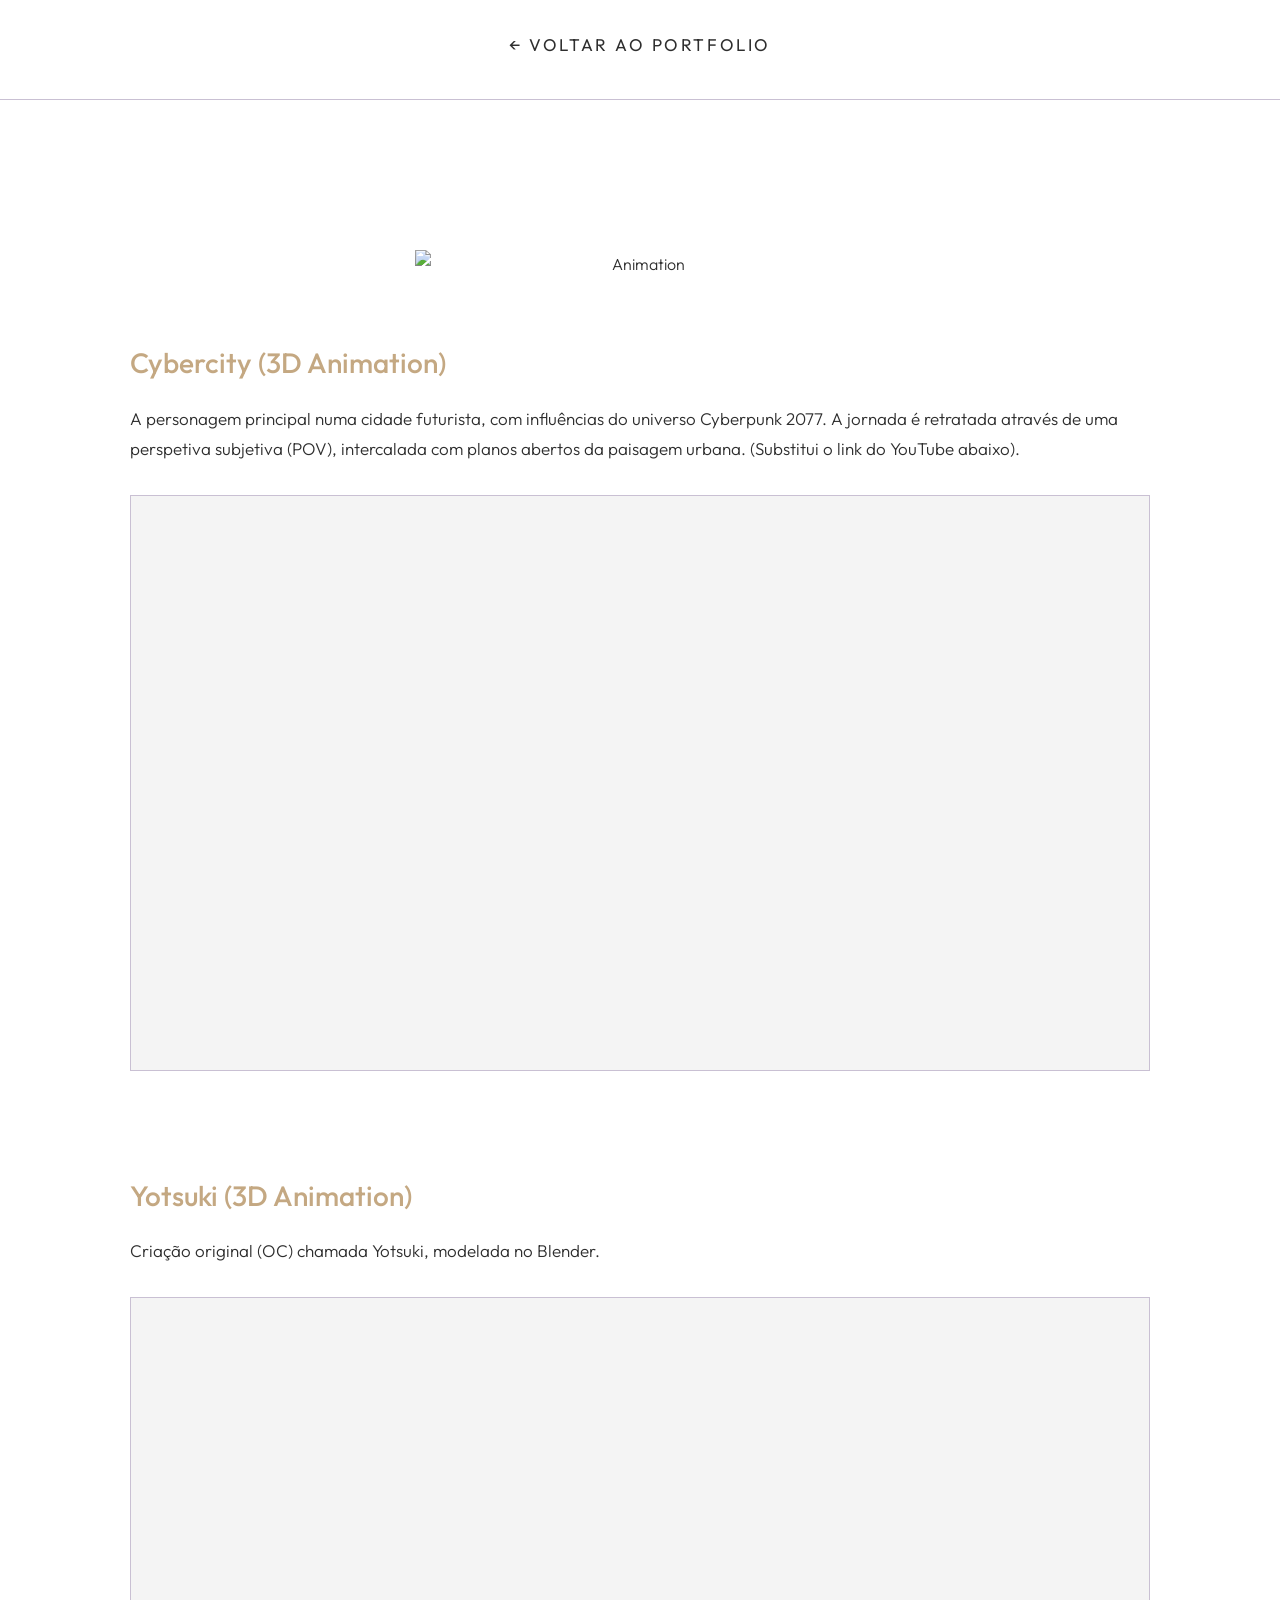
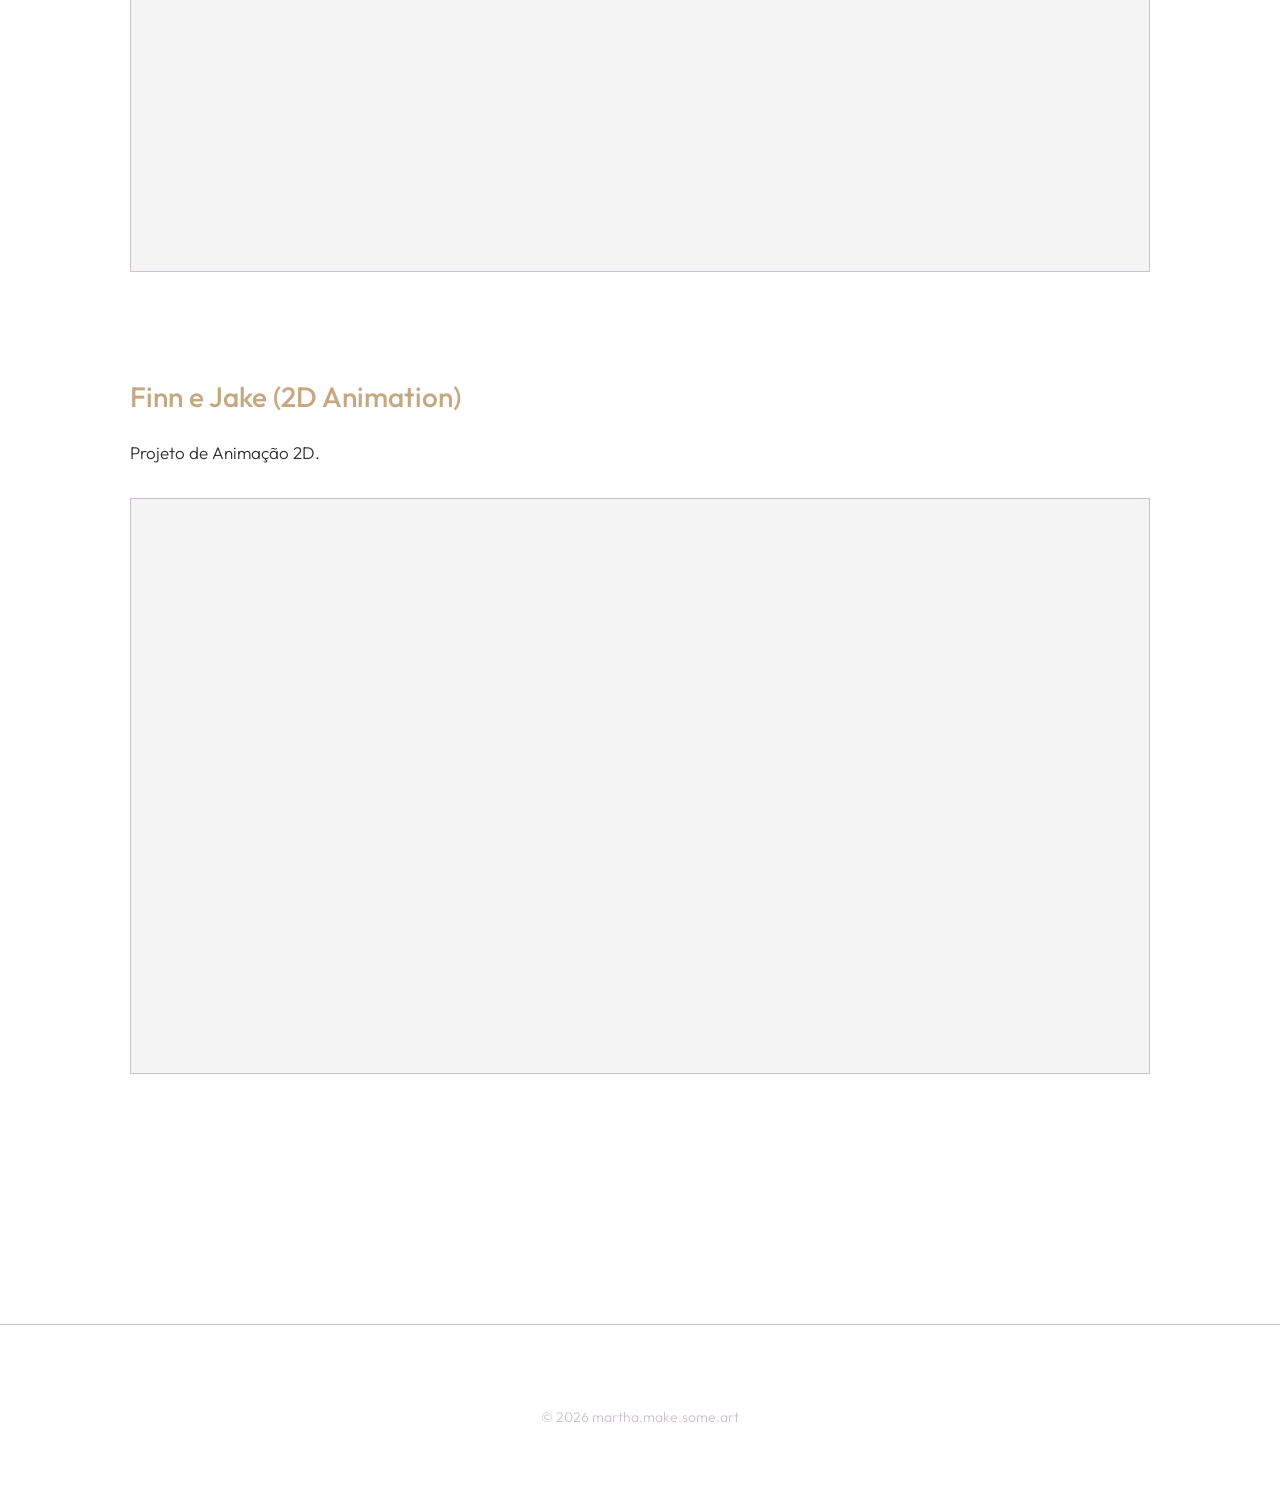
==== animation.html @ 7250ee61 "Add files via upload" ====
<!DOCTYPE html>
<html lang="pt-PT">
<head>
    <meta charset="UTF-8">
    <meta name="viewport" content="width=device-width, initial-scale=1.0">
    <title>Animation - martha.make.some.art</title>
    <link rel="stylesheet" href="style.css">
</head>
<body>

<nav class="subpage-nav">
    <a href="index.html#portfolio" class="nav-link">← Voltar ao Portfolio</a>
</nav>

<main>
    <section>
        <img src="titulos/ANIMATION.jpg" alt="Animation" class="section-title-img anim-title">
        
            <div class="project-block fade-in">
                <h3 class="project-title">Cybercity (3D Animation)</h3>
                <p class="project-desc">A personagem principal numa cidade futurista, com influências do universo Cyberpunk 2077. A jornada é retratada através de uma perspetiva subjetiva (POV), intercalada com planos abertos da paisagem urbana. (Substitui o link do YouTube abaixo).</p>
                <div class="video-container">
                    <!-- Substitui o src pelo link "Embed" do YouTube -->
                    <iframe width="100%" height="500" src="https://www.youtube.com/embed/SUA_VIDEO_ID" frameborder="0" allow="accelerometer; autoplay; clipboard-write; encrypted-media; gyroscope; picture-in-picture" allowfullscreen></iframe>
                </div>
            </div>
            
            <div class="project-block fade-in">
                <h3 class="project-title">Yotsuki (3D Animation)</h3>
                <p class="project-desc">Criação original (OC) chamada Yotsuki, modelada no Blender.</p>
                <div class="video-container">
                    <!-- Substitui o src pelo link "Embed" do YouTube -->
                    <iframe width="100%" height="500" src="https://www.youtube.com/embed/SUA_VIDEO_ID" frameborder="0" allow="accelerometer; autoplay; clipboard-write; encrypted-media; gyroscope; picture-in-picture" allowfullscreen></iframe>
                </div>
            </div>
            
            <div class="project-block fade-in">
                <h3 class="project-title">Finn e Jake (2D Animation)</h3>
                <p class="project-desc">Projeto de Animação 2D.</p>
                <div class="video-container">
                    <!-- Substitui o src pelo link "Embed" do YouTube -->
                    <iframe width="100%" height="500" src="https://www.youtube.com/embed/SUA_VIDEO_ID" frameborder="0" allow="accelerometer; autoplay; clipboard-write; encrypted-media; gyroscope; picture-in-picture" allowfullscreen></iframe>
                </div>
            </div>
            
    </section>
</main>

<footer>
    © 2026 martha.make.some.art
</footer>

<script src="script.js"></script>
</body>
</html>
---- style.css ----
@import url('https://fonts.googleapis.com/css2?family=Outfit:wght@300;400;500&display=swap');

:root {
    --white: #FFFFFF;
    --violet: #C9C0D3;
    --brown: #C4A882;
    --text: #2E2E2E;
}

* {
    box-sizing: border-box;
    margin: 0;
    padding: 0;
}

body {
    background-color: var(--white);
    color: var(--text);
    font-family: 'Outfit', sans-serif;
    font-weight: 300;
    line-height: 1.8;
    overflow-x: hidden;
    scroll-behavior: smooth;
}

/* Animations */
.anim-title {
    opacity: 0;
    transform: scale(1.05); /* Close up effect */
    transition: opacity 1.5s cubic-bezier(0.25, 1, 0.5, 1), transform 1.5s cubic-bezier(0.25, 1, 0.5, 1);
}

.anim-title.visible {
    opacity: 1;
    transform: scale(1); /* Close in and stay still */
}

/* Smooth zoom on hover for titles */
.anim-title.visible:hover {
    transform: scale(1.02);
}

.fade-in {
    opacity: 0;
    transform: translateY(30px);
    transition: all 1s ease-out;
}

.fade-in.visible {
    opacity: 1;
    transform: translateY(0);
}

/* Layout */
.main-header {
    height: 100vh;
    display: flex;
    flex-direction: column;
    align-items: center;
    justify-content: center;
    padding: 20px;
}

.main-logo {
    max-width: 600px;
    width: 90%;
    margin-bottom: 50px;
}

/* Navbar */
.navbar {
    display: flex;
    gap: 50px;
}

.nav-link {
    text-decoration: none;
    color: var(--text);
    font-size: 17px;
    font-weight: 400;
    text-transform: uppercase;
    letter-spacing: 0.15em;
    position: relative;
    padding-bottom: 8px;
    transition: color 0.3s ease, transform 0.3s ease;
}

.nav-link::after {
    content: '';
    position: absolute;
    width: 0;
    height: 1.5px;
    bottom: 0;
    left: 50%;
    background-color: var(--brown);
    transition: width 0.3s ease, left 0.3s ease;
}

.nav-link:hover {
    color: var(--brown);
    transform: translateY(-4px);
}

.nav-link:hover::after {
    width: 100%;
    left: 0;
}

/* Sections */
section {
    padding: 150px 40px;
    max-width: 1100px;
    margin: 0 auto;
    text-align: center;
}

.section-title-img {
    max-width: 450px;
    width: 80%;
    margin: 0 auto 60px auto;
    display: block;
}

.section-desc {
    max-width: 800px;
    margin: 0 auto;
    font-size: 18px;
}

/* Portfolio Grid */
.portfolio-grid {
    display: grid;
    grid-template-columns: repeat(2, 1fr);
    gap: 40px;
    margin-top: 80px;
}

.grid-item {
    position: relative;
    aspect-ratio: 4/3;
    overflow: hidden;
    background-color: #fafafa;
    border: 1px solid var(--violet);
    display: block;
}

.grid-item img {
    width: 100%;
    height: 100%;
    object-fit: cover;
    transition: transform 0.8s ease;
}

.grid-item:hover img {
    transform: scale(1.06);
}

.grid-overlay {
    position: absolute;
    inset: 0;
    background: rgba(201, 192, 211, 0.25);
    display: flex;
    align-items: center;
    justify-content: center;
    opacity: 0;
    transition: opacity 0.4s ease;
}

.grid-item:hover .grid-overlay {
    opacity: 1;
}

.grid-title {
    font-size: 22px;
    font-weight: 500;
    text-transform: uppercase;
    letter-spacing: 0.1em;
    color: var(--text);
    background: var(--white);
    padding: 15px 30px;
    border: 1px solid var(--brown);
    transform: translateY(20px);
    transition: transform 0.4s ease;
}

.grid-item:hover .grid-title {
    transform: translateY(0);
}

/* Contacts */
.social-links {
    display: flex;
    flex-direction: column;
    gap: 20px;
    font-size: 20px;
    font-weight: 400;
    margin-top: 40px;
}

.social-links a {
    color: var(--text);
    text-decoration: none;
    transition: color 0.3s;
}

.social-links a:hover {
    color: var(--brown);
}

/* Subpage Specifics */
.subpage-nav {
    padding: 30px 40px;
    display: flex;
    justify-content: center;
    border-bottom: 1px solid var(--violet);
    position: sticky;
    top: 0;
    background: rgba(255,255,255,0.95);
    z-index: 1000;
}

.project-block {
    text-align: left;
    margin-bottom: 100px;
}

.project-title {
    font-size: 28px;
    font-weight: 500;
    margin-bottom: 15px;
    color: var(--brown);
}

.project-desc {
    font-size: 17px;
    margin-bottom: 30px;
}

.video-container {
    position: relative;
    padding-bottom: 56.25%; /* 16:9 Aspect Ratio */
    height: 0;
    background-color: #f4f4f4;
    border: 1px solid var(--violet);
}

.video-container iframe {
    position: absolute;
    top: 0;
    left: 0;
    width: 100%;
    height: 100%;
}

.photo-gallery {
    display: grid;
    grid-template-columns: repeat(auto-fit, minmax(300px, 1fr));
    gap: 20px;
}

.photo-gallery img {
    width: 100%;
    border: 1px solid var(--violet);
}

footer {
    text-align: center;
    padding: 80px 20px;
    font-size: 14px;
    color: var(--violet);
    border-top: 1px solid var(--violet);
}

@media (max-width: 768px) {
    .portfolio-grid { grid-template-columns: 1fr; }
    .navbar { flex-direction: column; gap: 20px; }
}
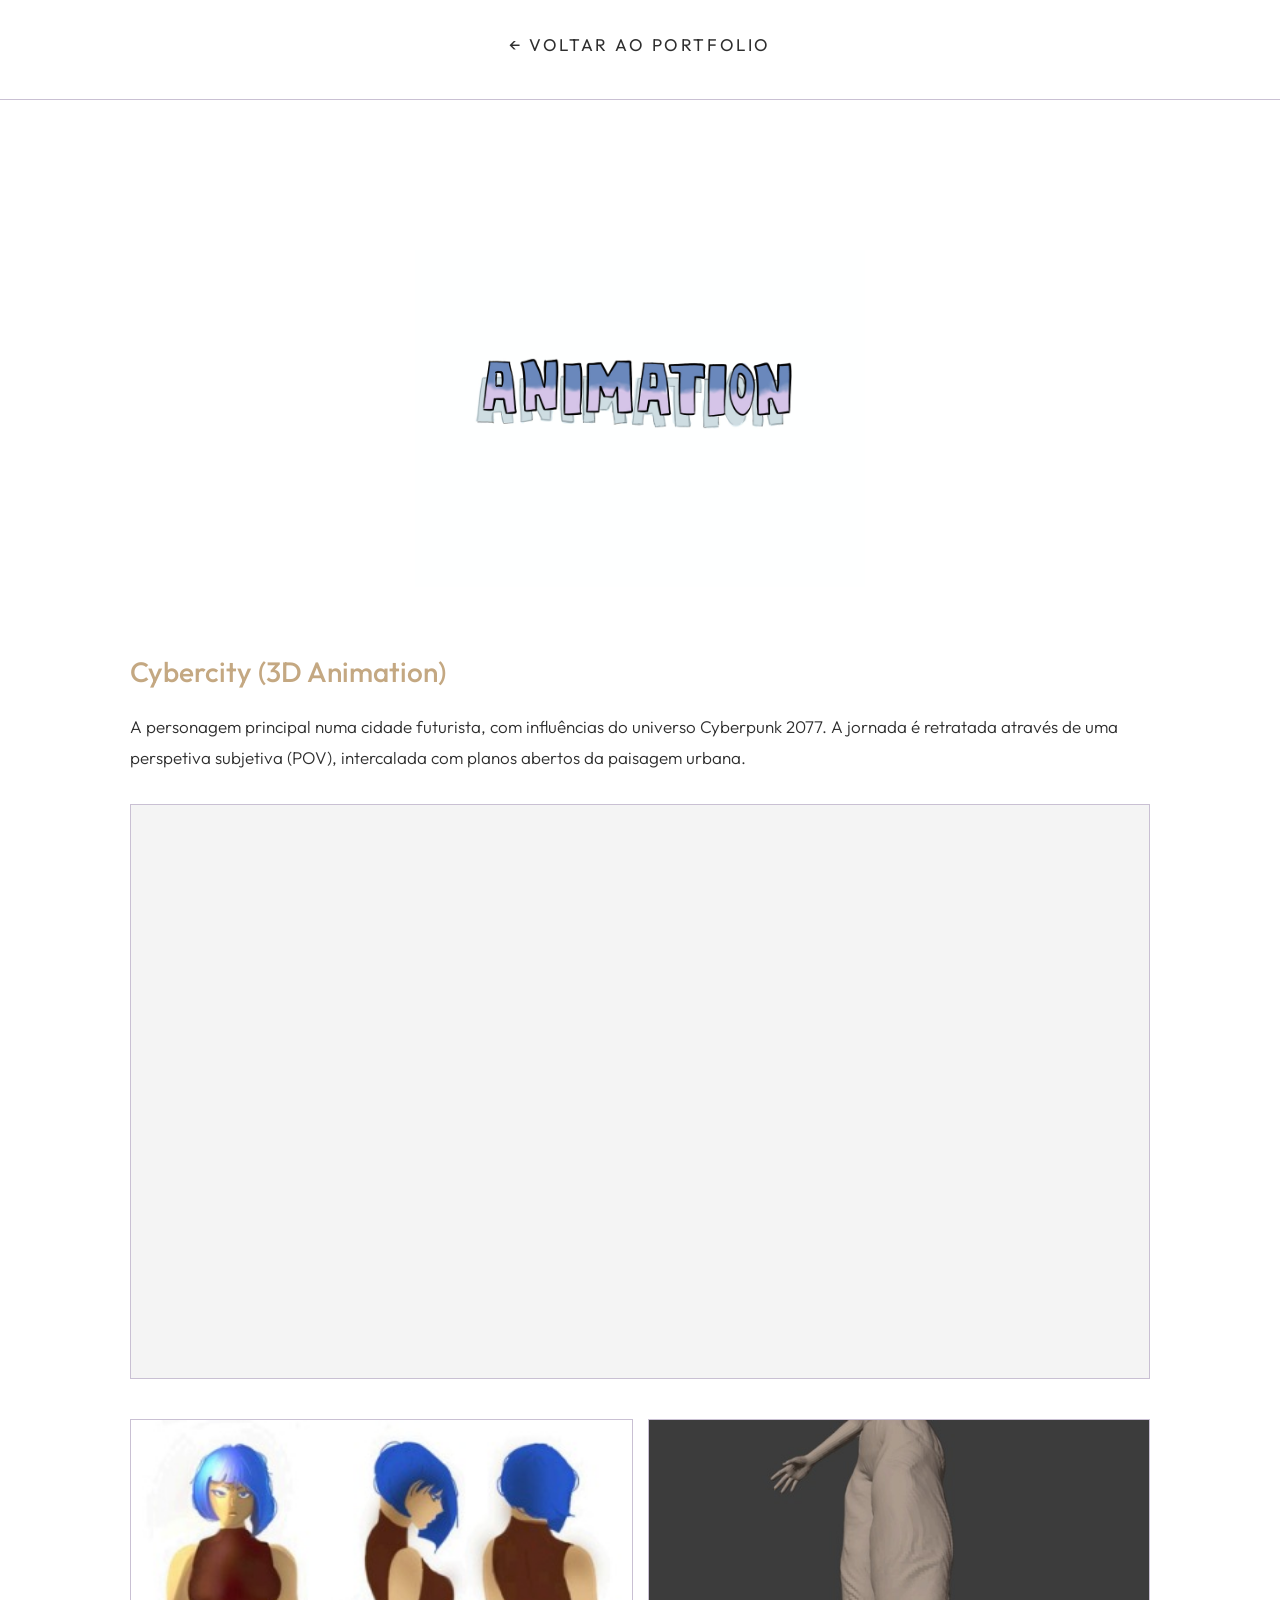
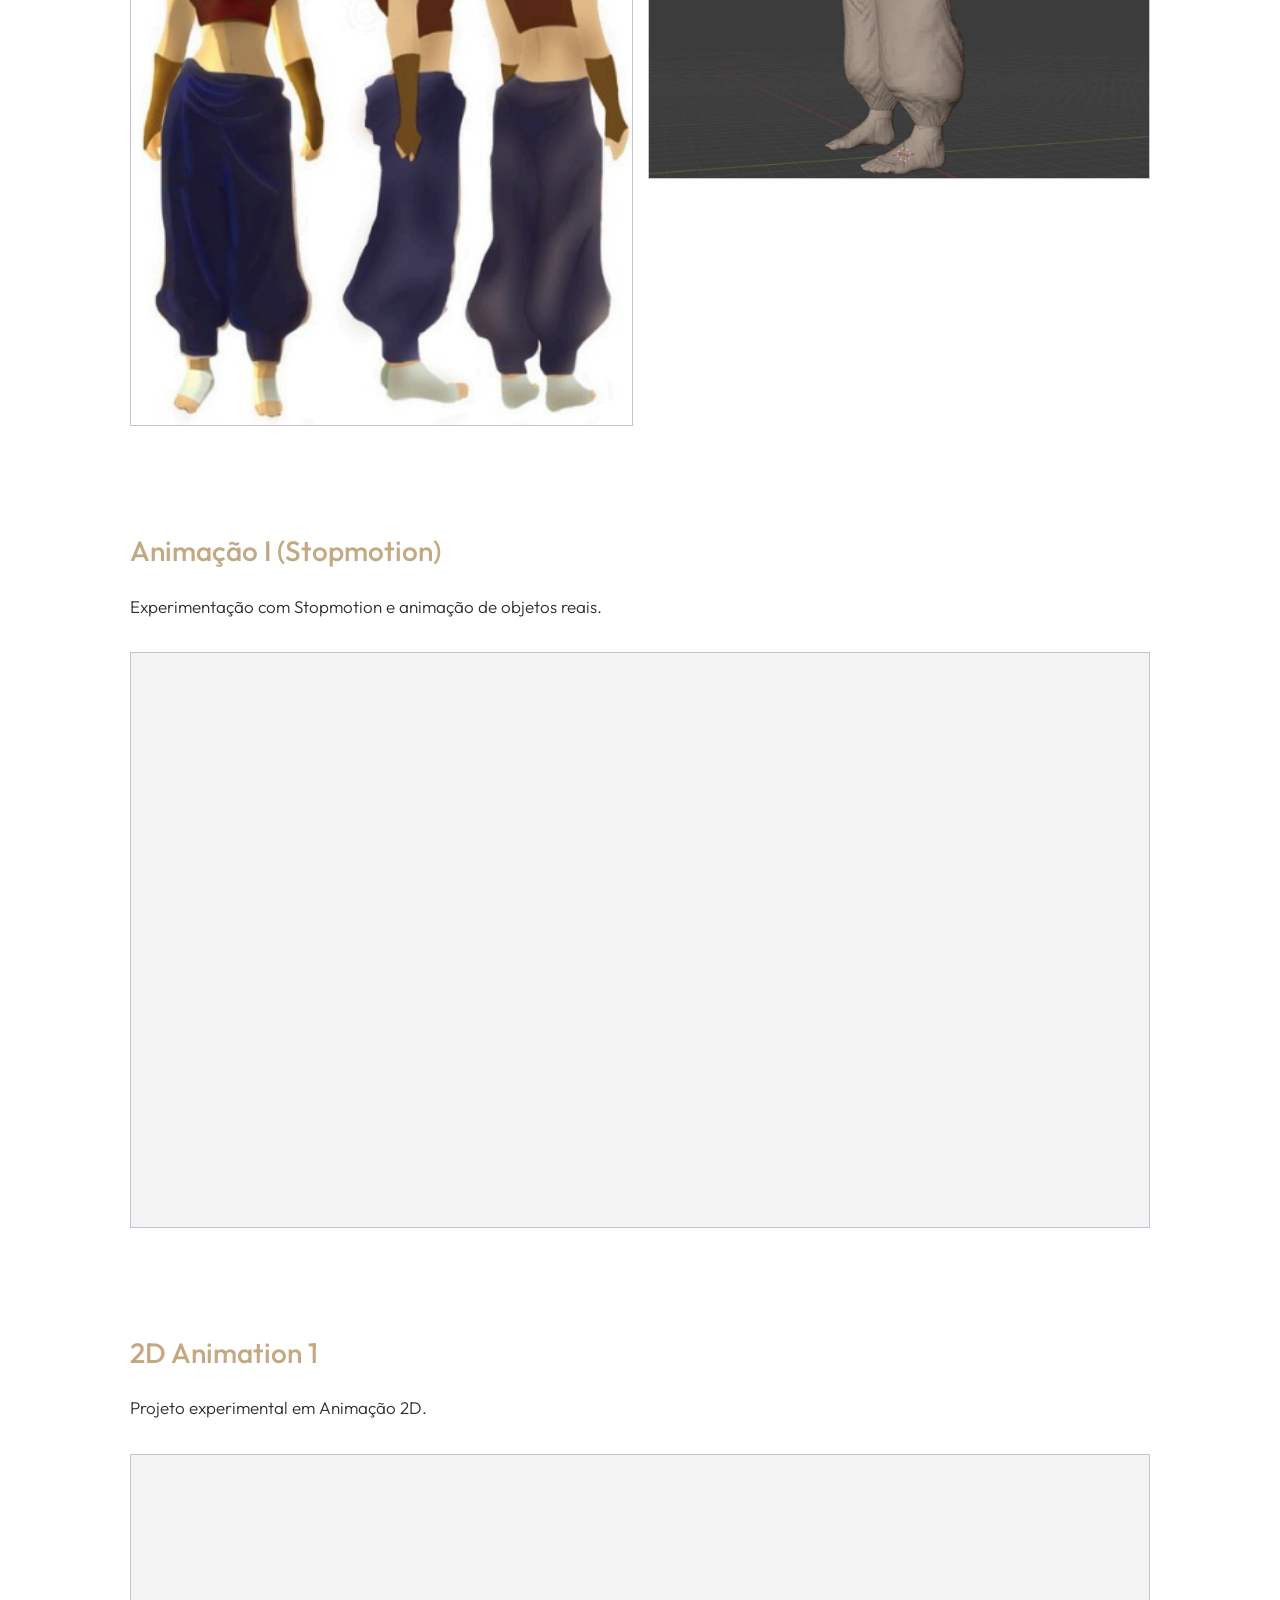
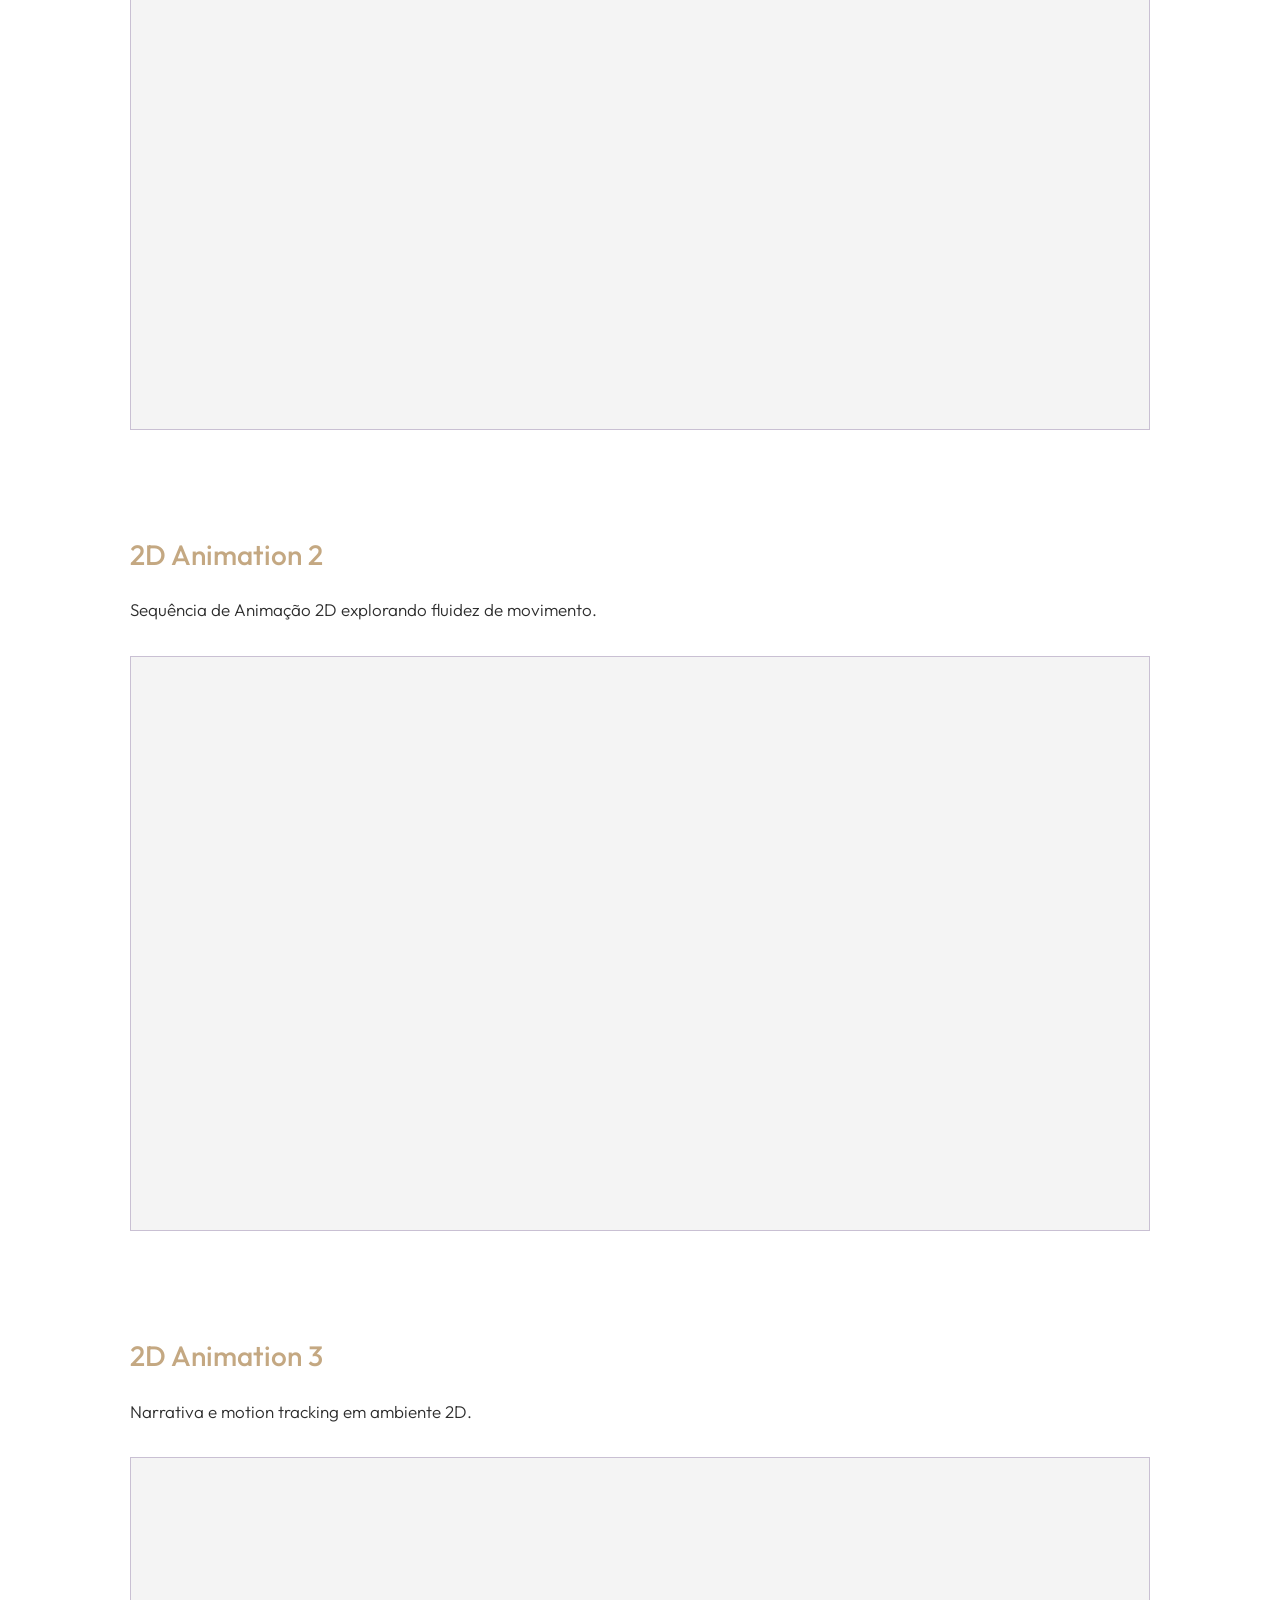
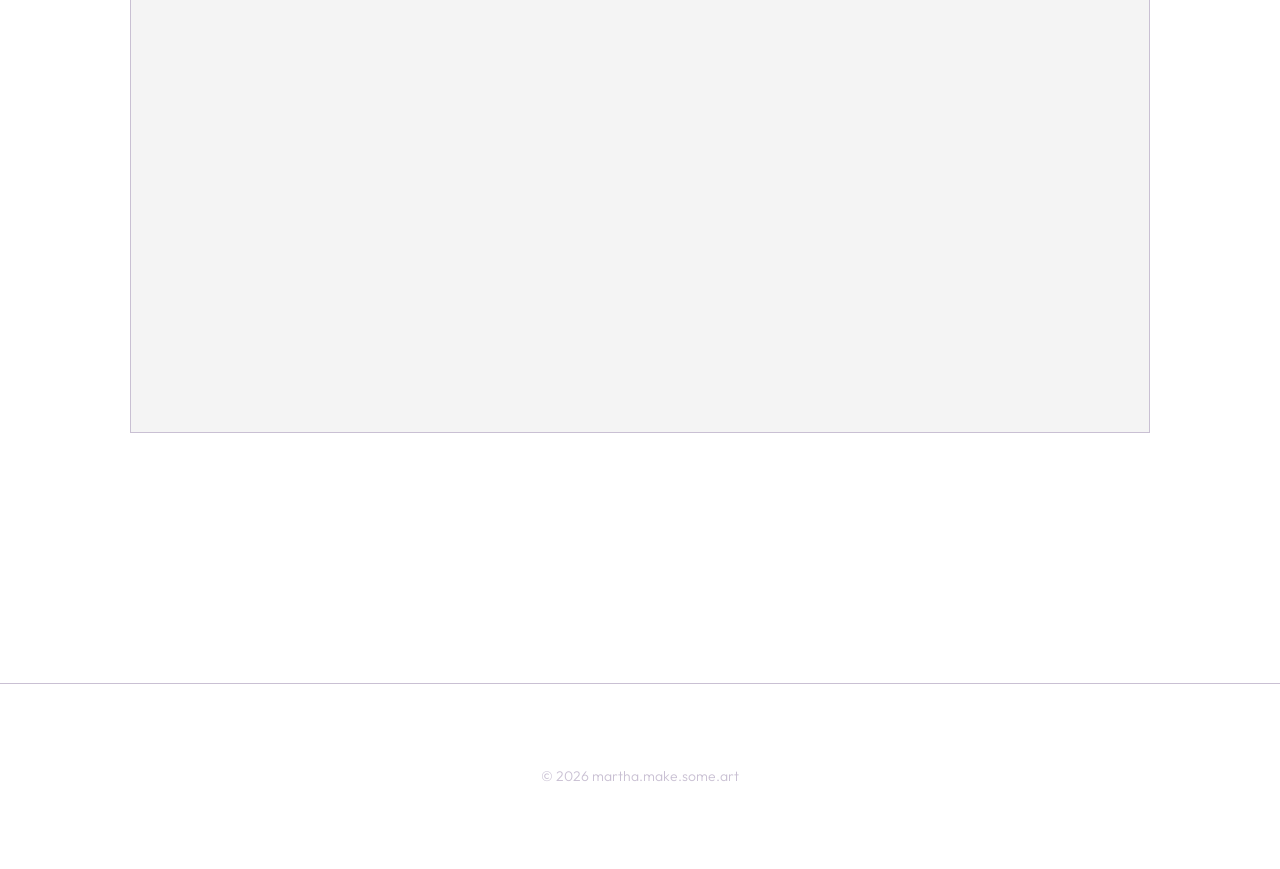
==== commit 8a39f282: "Add files via upload" ====
--- a/animation.html
+++ b/animation.html
@@ -14,33 +14,64 @@
 
 <main>
     <section>
-        <img src="titulos/ANIMATION.jpg" alt="Animation" class="section-title-img anim-title">
+        <img src="img/titulos/ANIMATION.jpg" alt="Animation" class="section-title-img anim-title">
         
             <div class="project-block fade-in">
                 <h3 class="project-title">Cybercity (3D Animation)</h3>
-                <p class="project-desc">A personagem principal numa cidade futurista, com influências do universo Cyberpunk 2077. A jornada é retratada através de uma perspetiva subjetiva (POV), intercalada com planos abertos da paisagem urbana. (Substitui o link do YouTube abaixo).</p>
+                <p class="project-desc">A personagem principal numa cidade futurista, com influências do universo Cyberpunk 2077. A jornada é retratada através de uma perspetiva subjetiva (POV), intercalada com planos abertos da paisagem urbana.</p>
+                
                 <div class="video-container">
-                    <!-- Substitui o src pelo link "Embed" do YouTube -->
-                    <iframe width="100%" height="500" src="https://www.youtube.com/embed/SUA_VIDEO_ID" frameborder="0" allow="accelerometer; autoplay; clipboard-write; encrypted-media; gyroscope; picture-in-picture" allowfullscreen></iframe>
+                    <iframe width="100%" height="500" src="https://www.youtube.com/embed/MnPjQl0sGgk" frameborder="0" allow="accelerometer; autoplay; clipboard-write; encrypted-media; gyroscope; picture-in-picture" allowfullscreen></iframe>
                 </div>
+
+                <div class="sub-images fade-in">
+            <img src="img/3d animation/3D animation_image_1.jpeg" alt="3D Animation Cybercity" loading="lazy">
+            <img src="img/3d animation/3D animation_image_2.jpeg" alt="3D Animation Cybercity" loading="lazy">
+        </div>
             </div>
             
             <div class="project-block fade-in">
-                <h3 class="project-title">Yotsuki (3D Animation)</h3>
-                <p class="project-desc">Criação original (OC) chamada Yotsuki, modelada no Blender.</p>
+                <h3 class="project-title">Animação I (Stopmotion)</h3>
+                <p class="project-desc">Experimentação com Stopmotion e animação de objetos reais.</p>
+                
                 <div class="video-container">
-                    <!-- Substitui o src pelo link "Embed" do YouTube -->
-                    <iframe width="100%" height="500" src="https://www.youtube.com/embed/SUA_VIDEO_ID" frameborder="0" allow="accelerometer; autoplay; clipboard-write; encrypted-media; gyroscope; picture-in-picture" allowfullscreen></iframe>
+                    <iframe width="100%" height="500" src="https://www.youtube.com/embed/T0oJQri_hqU" frameborder="0" allow="accelerometer; autoplay; clipboard-write; encrypted-media; gyroscope; picture-in-picture" allowfullscreen></iframe>
                 </div>
+
+                
             </div>
             
             <div class="project-block fade-in">
-                <h3 class="project-title">Finn e Jake (2D Animation)</h3>
-                <p class="project-desc">Projeto de Animação 2D.</p>
+                <h3 class="project-title">2D Animation 1</h3>
+                <p class="project-desc">Projeto experimental em Animação 2D.</p>
+                
                 <div class="video-container">
-                    <!-- Substitui o src pelo link "Embed" do YouTube -->
-                    <iframe width="100%" height="500" src="https://www.youtube.com/embed/SUA_VIDEO_ID" frameborder="0" allow="accelerometer; autoplay; clipboard-write; encrypted-media; gyroscope; picture-in-picture" allowfullscreen></iframe>
+                    <iframe width="100%" height="500" src="https://www.youtube.com/embed/ulIIQSzgPQM" frameborder="0" allow="accelerometer; autoplay; clipboard-write; encrypted-media; gyroscope; picture-in-picture" allowfullscreen></iframe>
                 </div>
+
+                
+            </div>
+            
+            <div class="project-block fade-in">
+                <h3 class="project-title">2D Animation 2</h3>
+                <p class="project-desc">Sequência de Animação 2D explorando fluidez de movimento.</p>
+                
+                <div class="video-container">
+                    <iframe width="100%" height="500" src="https://www.youtube.com/embed/VGYhLISKD6k" frameborder="0" allow="accelerometer; autoplay; clipboard-write; encrypted-media; gyroscope; picture-in-picture" allowfullscreen></iframe>
+                </div>
+
+                
+            </div>
+            
+            <div class="project-block fade-in">
+                <h3 class="project-title">2D Animation 3</h3>
+                <p class="project-desc">Narrativa e motion tracking em ambiente 2D.</p>
+                
+                <div class="video-container">
+                    <iframe width="100%" height="500" src="https://www.youtube.com/embed/yUAi_8qDzpU" frameborder="0" allow="accelerometer; autoplay; clipboard-write; encrypted-media; gyroscope; picture-in-picture" allowfullscreen></iframe>
+                </div>
+
+                
             </div>
             
     </section>
--- a/style.css
+++ b/style.css
@@ -26,16 +26,15 @@
 /* Animations */
 .anim-title {
     opacity: 0;
-    transform: scale(1.05); /* Close up effect */
+    transform: scale(1.05);
     transition: opacity 1.5s cubic-bezier(0.25, 1, 0.5, 1), transform 1.5s cubic-bezier(0.25, 1, 0.5, 1);
 }
 
 .anim-title.visible {
     opacity: 1;
-    transform: scale(1); /* Close in and stay still */
-}
-
-/* Smooth zoom on hover for titles */
+    transform: scale(1);
+}
+
 .anim-title.visible:hover {
     transform: scale(1.02);
 }
@@ -238,10 +237,11 @@
 
 .video-container {
     position: relative;
-    padding-bottom: 56.25%; /* 16:9 Aspect Ratio */
+    padding-bottom: 56.25%;
     height: 0;
     background-color: #f4f4f4;
     border: 1px solid var(--violet);
+    margin-bottom: 40px;
 }
 
 .video-container iframe {
@@ -256,9 +256,28 @@
     display: grid;
     grid-template-columns: repeat(auto-fit, minmax(300px, 1fr));
     gap: 20px;
+    margin-top: 40px;
 }
 
 .photo-gallery img {
+    width: 100%;
+    height: 100%;
+    object-fit: cover;
+    border: 1px solid var(--violet);
+    transition: transform 0.4s ease;
+}
+.photo-gallery img:hover {
+    transform: scale(1.02);
+}
+
+/* Full Width Sub Images */
+.sub-images {
+    display: grid;
+    grid-template-columns: repeat(auto-fit, minmax(250px, 1fr));
+    gap: 15px;
+    margin-top: 20px;
+}
+.sub-images img {
     width: 100%;
     border: 1px solid var(--violet);
 }
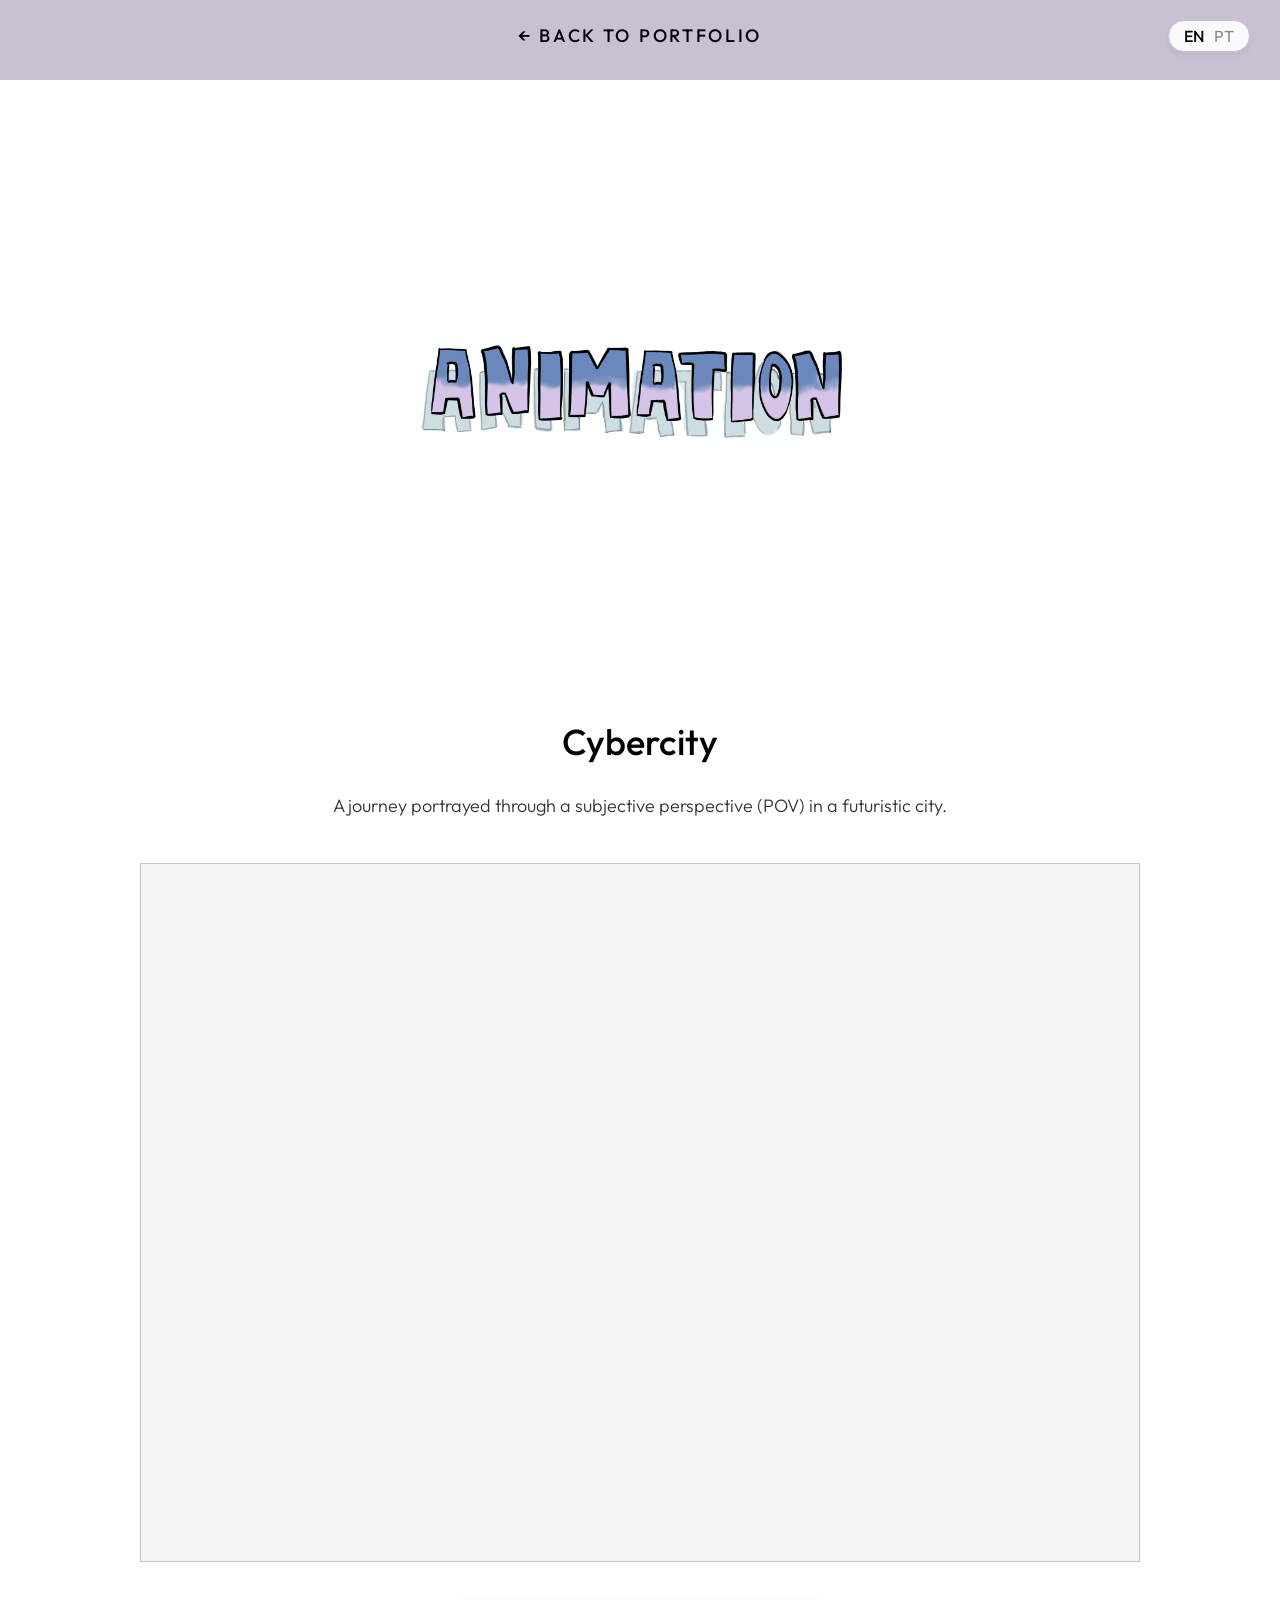
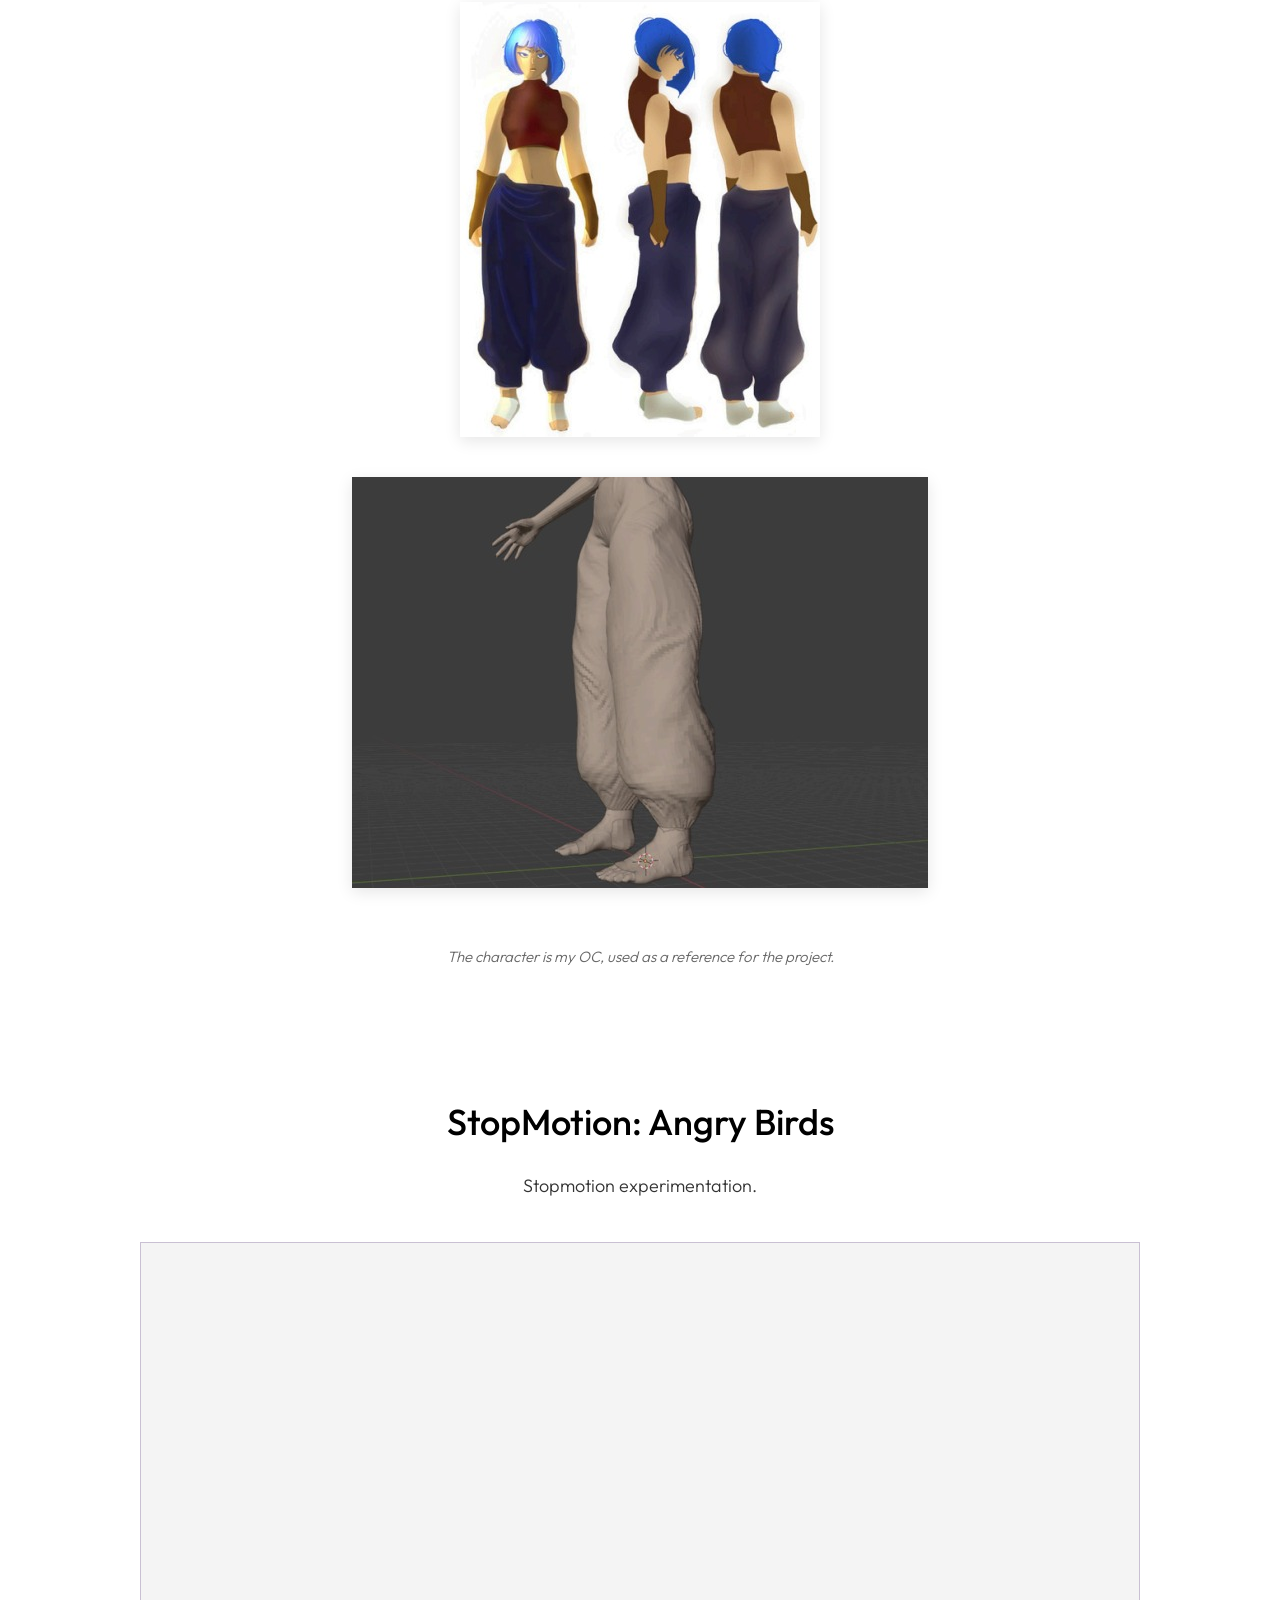
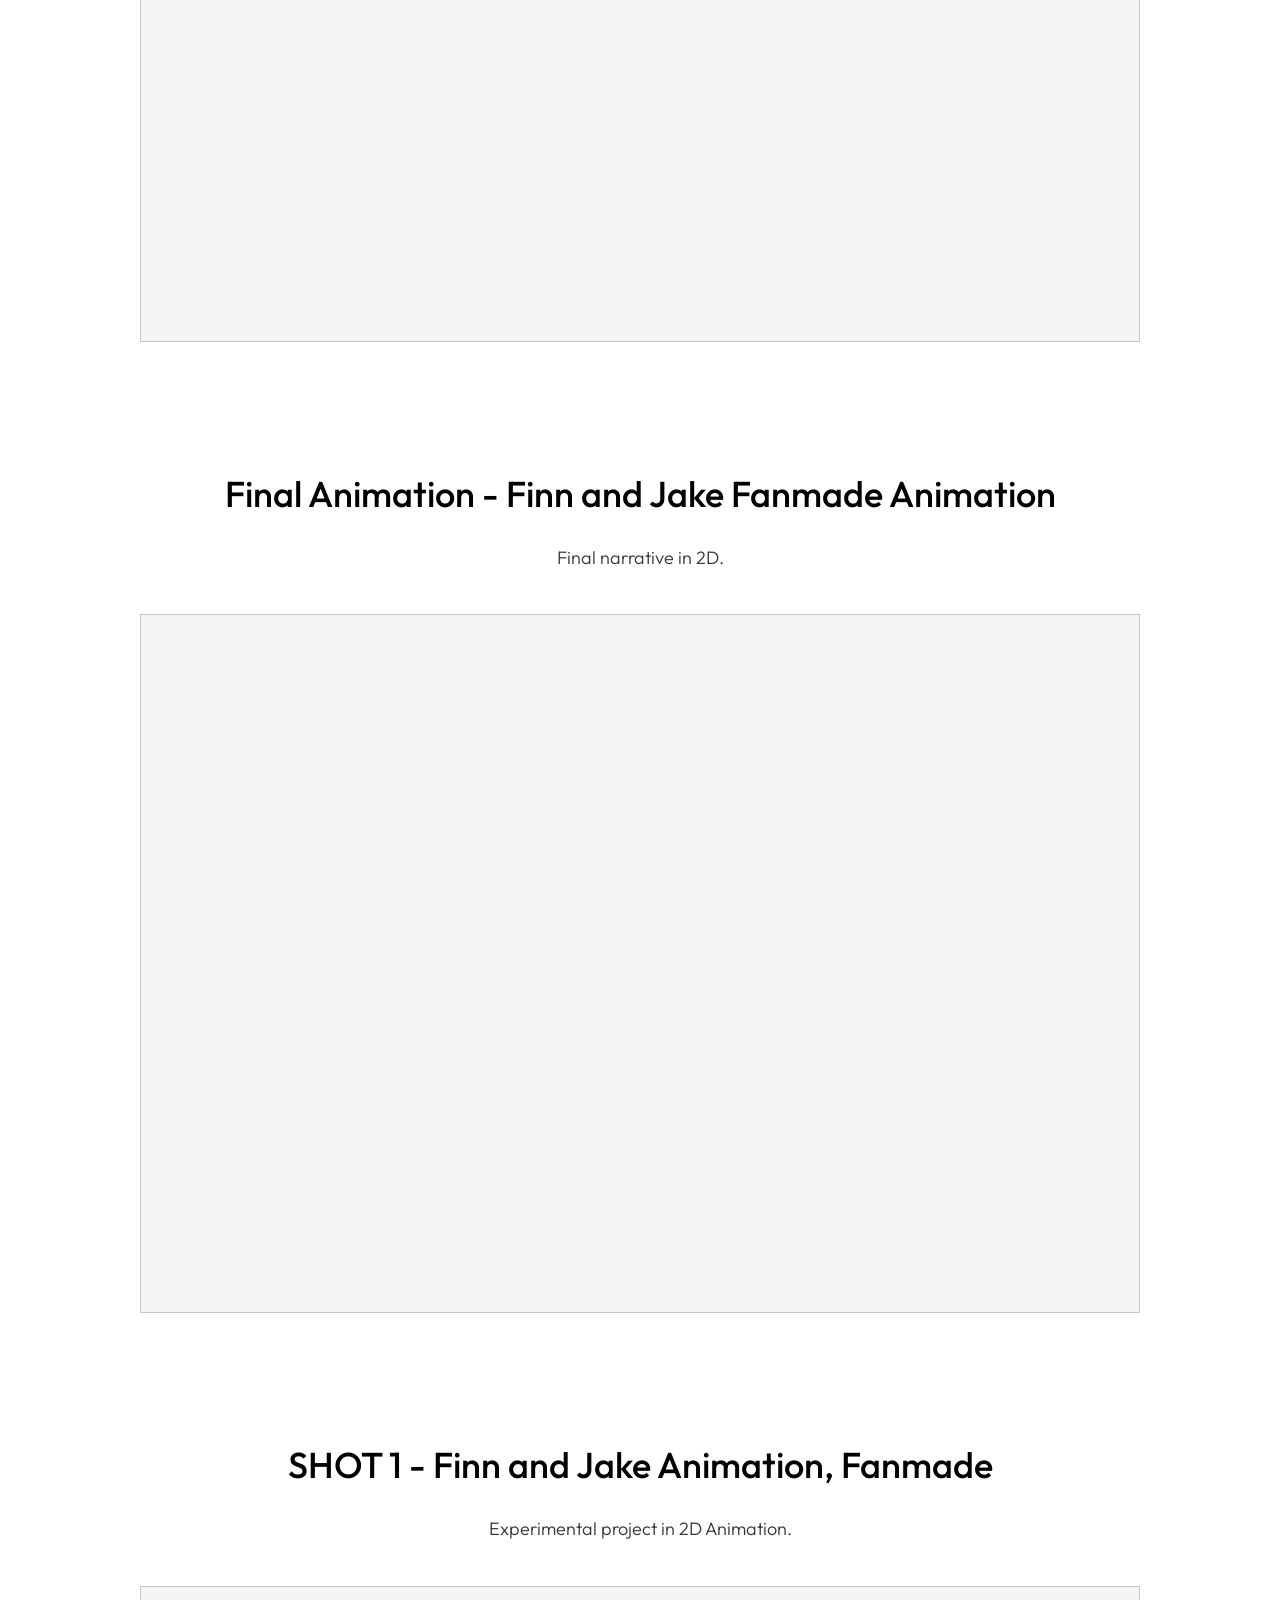
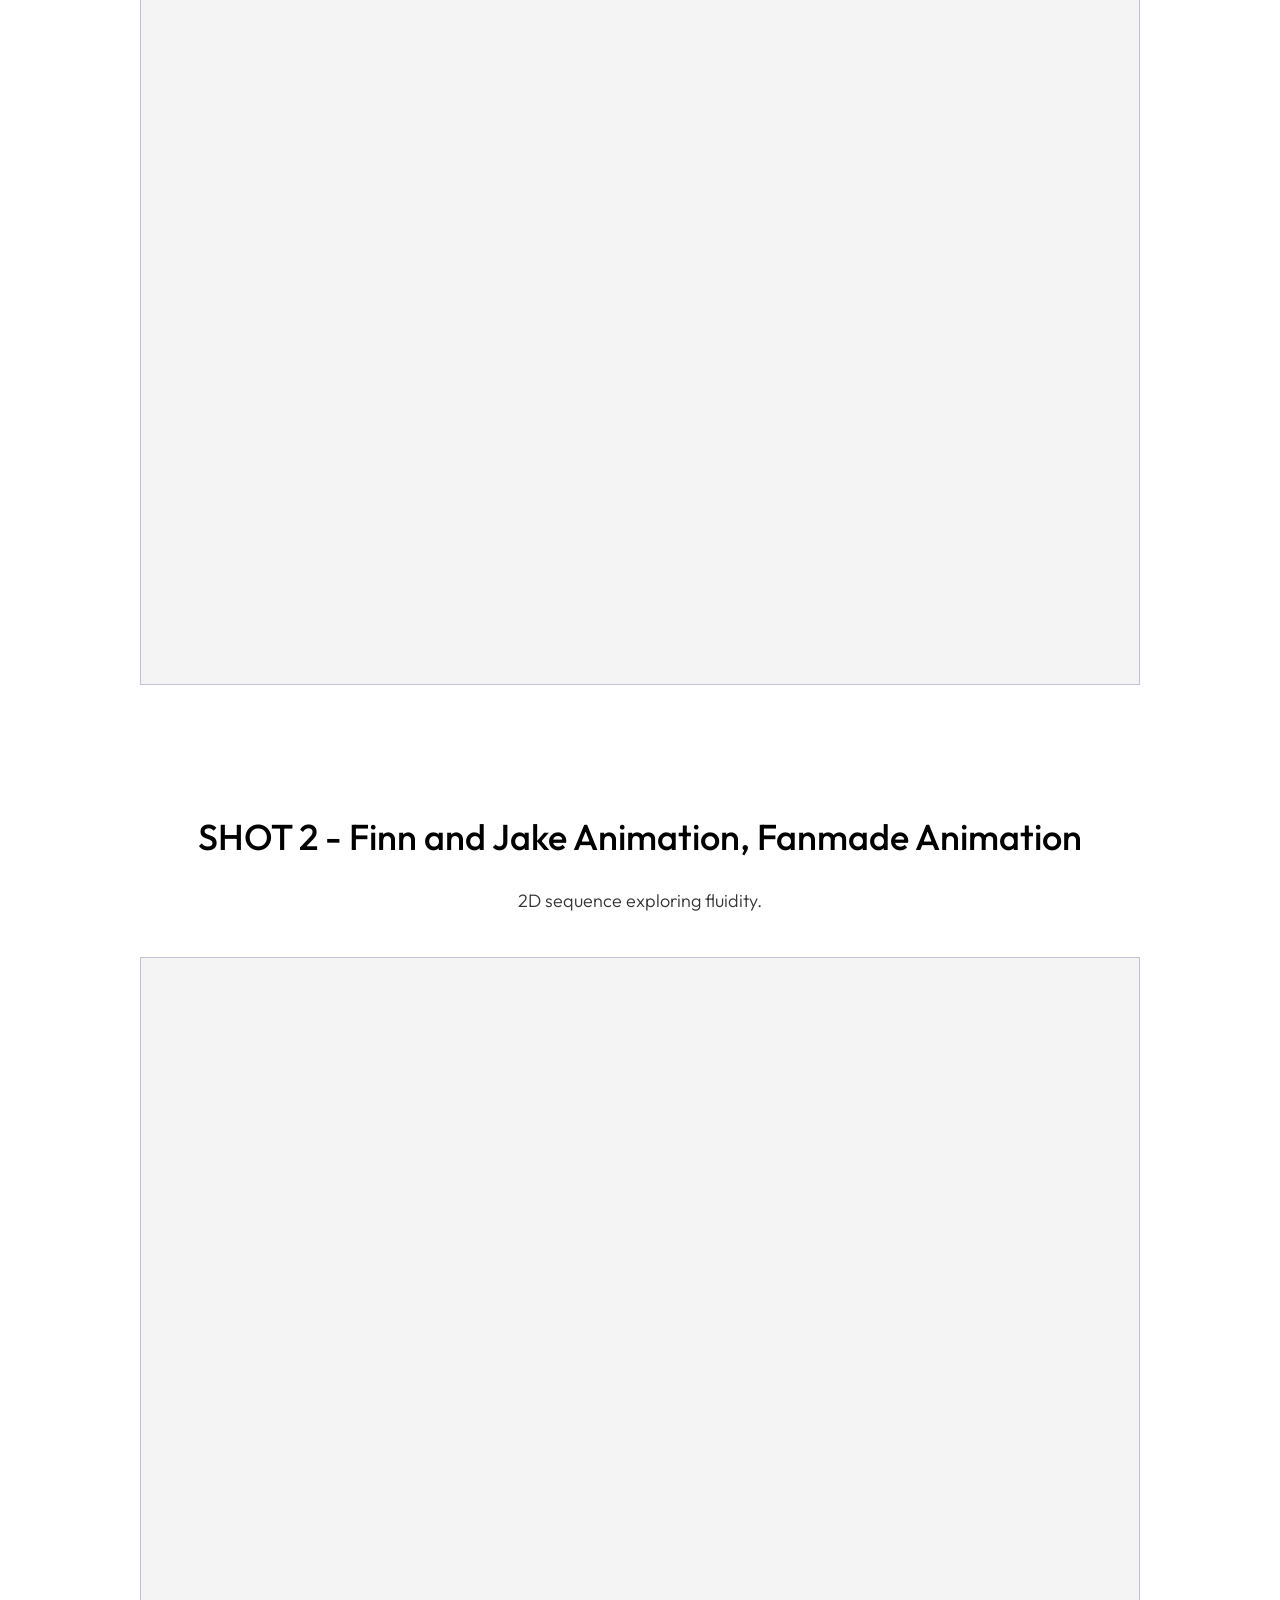
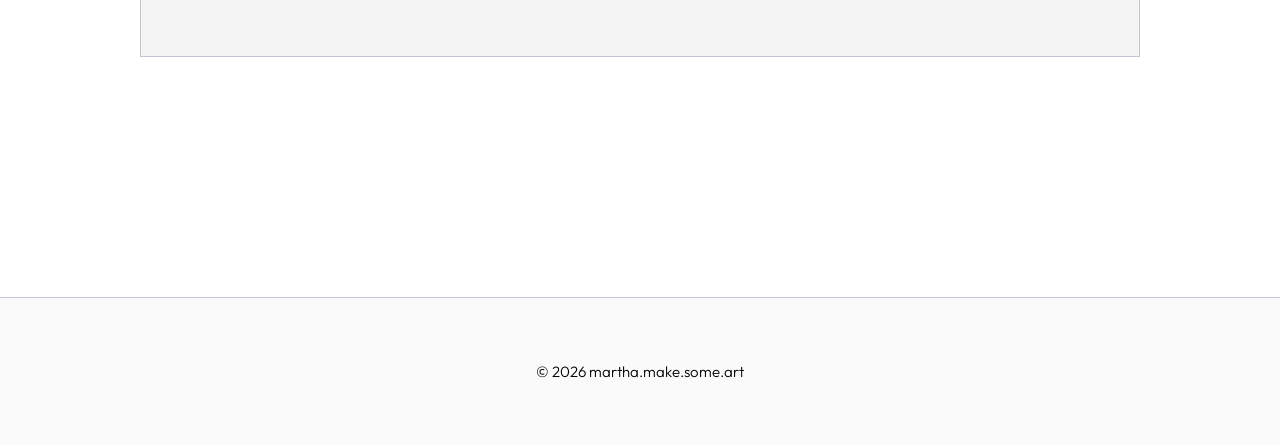
==== commit 51c3c923: "Add files via upload" ====
--- a/animation.html
+++ b/animation.html
@@ -1,5 +1,5 @@
 <!DOCTYPE html>
-<html lang="pt-PT">
+<html lang="en">
 <head>
     <meta charset="UTF-8">
     <meta name="viewport" content="width=device-width, initial-scale=1.0">
@@ -7,80 +7,66 @@
     <link rel="stylesheet" href="style.css">
 </head>
 <body>
-
-<nav class="subpage-nav">
-    <a href="index.html#portfolio" class="nav-link">← Voltar ao Portfolio</a>
-</nav>
-
+<div class="lang-switcher">
+    <button id="btn-en" class="lang-btn active">EN</button>
+    <button id="btn-pt" class="lang-btn">PT</button>
+</div>
+<div class="subpage-nav">
+    <a href="index.html#portfolio" class="nav-link" data-en="← Back to Portfolio" data-pt="← Voltar ao Portfolio">← Back to Portfolio</a>
+</div>
 <main>
     <section>
         <img src="img/titulos/ANIMATION.jpg" alt="Animation" class="section-title-img anim-title">
         
-            <div class="project-block fade-in">
-                <h3 class="project-title">Cybercity (3D Animation)</h3>
-                <p class="project-desc">A personagem principal numa cidade futurista, com influências do universo Cyberpunk 2077. A jornada é retratada através de uma perspetiva subjetiva (POV), intercalada com planos abertos da paisagem urbana.</p>
-                
-                <div class="video-container">
-                    <iframe width="100%" height="500" src="https://www.youtube.com/embed/MnPjQl0sGgk" frameborder="0" allow="accelerometer; autoplay; clipboard-write; encrypted-media; gyroscope; picture-in-picture" allowfullscreen></iframe>
-                </div>
+        <!-- Cybercity -->
+        <div class="project-block fade-in">
+            <h3 class="project-title">Cybercity</h3>
+            <p class="project-desc" data-en="A journey portrayed through a subjective perspective (POV) in a futuristic city." data-pt="A jornada é retratada através de uma perspetiva subjetiva (POV) numa cidade futurista.">A journey portrayed through a subjective perspective (POV) in a futuristic city.</p>
+            <div class="video-container">
+                <iframe src="https://www.youtube.com/embed/MnPjQl0sGgk" frameborder="0" allowfullscreen></iframe>
+            </div>
+            <div class="original-format-images fade-in"><img src="img/3d animation/3D animation_image_1.jpeg" loading="lazy"><img src="img/3d animation/3D animation_image_2.jpeg" loading="lazy"><p class="project-caption" data-en="The character is my OC, used as a reference for the project." data-pt="A personagem é um OC meu, que usei como referência para o projeto.">The character is my OC, used as a reference for the project.</p></div>
+        </div>
 
-                <div class="sub-images fade-in">
-            <img src="img/3d animation/3D animation_image_1.jpeg" alt="3D Animation Cybercity" loading="lazy">
-            <img src="img/3d animation/3D animation_image_2.jpeg" alt="3D Animation Cybercity" loading="lazy">
+        <!-- Stopmotion -->
+        <div class="project-block fade-in">
+            <h3 class="project-title">StopMotion: Angry Birds</h3>
+            <p class="project-desc" data-en="Stopmotion experimentation." data-pt="Experimentação com Stopmotion.">Stopmotion experimentation.</p>
+            <div class="video-container">
+                <iframe src="https://www.youtube.com/embed/T0oJQri_hqU" frameborder="0" allowfullscreen></iframe>
+            </div>
         </div>
+
+        <!-- 2D Final -->
+        <div class="project-block fade-in">
+            <h3 class="project-title">Final Animation - Finn and Jake Fanmade Animation</h3>
+            <p class="project-desc" data-en="Final narrative in 2D." data-pt="Narrativa e motion tracking em ambiente 2D.">Final narrative in 2D.</p>
+            <div class="video-container">
+                <iframe src="https://www.youtube.com/embed/yUAi_8qDzpU" frameborder="0" allowfullscreen></iframe>
             </div>
-            
-            <div class="project-block fade-in">
-                <h3 class="project-title">Animação I (Stopmotion)</h3>
-                <p class="project-desc">Experimentação com Stopmotion e animação de objetos reais.</p>
-                
-                <div class="video-container">
-                    <iframe width="100%" height="500" src="https://www.youtube.com/embed/T0oJQri_hqU" frameborder="0" allow="accelerometer; autoplay; clipboard-write; encrypted-media; gyroscope; picture-in-picture" allowfullscreen></iframe>
-                </div>
+        </div>
 
-                
+        <!-- 2D Shot 1 -->
+        <div class="project-block fade-in">
+            <h3 class="project-title">SHOT 1 - Finn and Jake Animation, Fanmade</h3>
+            <p class="project-desc" data-en="Experimental project in 2D Animation." data-pt="Projeto experimental em Animação 2D.">Experimental project in 2D Animation.</p>
+            <div class="video-container">
+                <iframe src="https://www.youtube.com/embed/ulIIQSzgPQM" frameborder="0" allowfullscreen></iframe>
             </div>
-            
-            <div class="project-block fade-in">
-                <h3 class="project-title">2D Animation 1</h3>
-                <p class="project-desc">Projeto experimental em Animação 2D.</p>
-                
-                <div class="video-container">
-                    <iframe width="100%" height="500" src="https://www.youtube.com/embed/ulIIQSzgPQM" frameborder="0" allow="accelerometer; autoplay; clipboard-write; encrypted-media; gyroscope; picture-in-picture" allowfullscreen></iframe>
-                </div>
+        </div>
 
-                
+        <!-- 2D Shot 2 -->
+        <div class="project-block fade-in">
+            <h3 class="project-title">SHOT 2 - Finn and Jake Animation, Fanmade Animation</h3>
+            <p class="project-desc" data-en="2D sequence exploring fluidity." data-pt="Sequência de Animação 2D explorando fluidez de movimento.">2D sequence exploring fluidity.</p>
+            <div class="video-container">
+                <iframe src="https://www.youtube.com/embed/VGYhLISKD6k" frameborder="0" allowfullscreen></iframe>
             </div>
-            
-            <div class="project-block fade-in">
-                <h3 class="project-title">2D Animation 2</h3>
-                <p class="project-desc">Sequência de Animação 2D explorando fluidez de movimento.</p>
-                
-                <div class="video-container">
-                    <iframe width="100%" height="500" src="https://www.youtube.com/embed/VGYhLISKD6k" frameborder="0" allow="accelerometer; autoplay; clipboard-write; encrypted-media; gyroscope; picture-in-picture" allowfullscreen></iframe>
-                </div>
+        </div>
 
-                
-            </div>
-            
-            <div class="project-block fade-in">
-                <h3 class="project-title">2D Animation 3</h3>
-                <p class="project-desc">Narrativa e motion tracking em ambiente 2D.</p>
-                
-                <div class="video-container">
-                    <iframe width="100%" height="500" src="https://www.youtube.com/embed/yUAi_8qDzpU" frameborder="0" allow="accelerometer; autoplay; clipboard-write; encrypted-media; gyroscope; picture-in-picture" allowfullscreen></iframe>
-                </div>
-
-                
-            </div>
-            
     </section>
 </main>
-
-<footer>
-    © 2026 martha.make.some.art
-</footer>
-
+<footer>© 2026 martha.make.some.art</footer>
 <script src="script.js"></script>
 </body>
-</html>
+</html>
--- a/style.css
+++ b/style.css
@@ -1,10 +1,10 @@
-@import url('https://fonts.googleapis.com/css2?family=Outfit:wght@300;400;500&display=swap');
+@import url('https://fonts.googleapis.com/css2?family=Outfit:wght@300;400;500;600&display=swap');
 
 :root {
     --white: #FFFFFF;
     --violet: #C9C0D3;
     --brown: #C4A882;
-    --text: #2E2E2E;
+    --text: #000000;
 }
 
 * {
@@ -23,18 +23,47 @@
     scroll-behavior: smooth;
 }
 
+/* Language Switcher */
+.lang-switcher {
+    position: fixed;
+    top: 20px;
+    right: 30px;
+    z-index: 2000;
+    background: rgba(255,255,255,0.9);
+    padding: 5px 15px;
+    border: 1px solid var(--violet);
+    border-radius: 20px;
+    display: flex;
+    gap: 10px;
+    box-shadow: 0 4px 6px rgba(0,0,0,0.05);
+}
+.lang-btn {
+    background: none;
+    border: none;
+    font-family: 'Outfit', sans-serif;
+    font-size: 16px;
+    cursor: pointer;
+    color: #888;
+    transition: color 0.3s;
+}
+.lang-btn.active {
+    color: var(--text);
+    font-weight: 500;
+}
+.lang-btn:hover {
+    color: var(--brown);
+}
+
 /* Animations */
 .anim-title {
     opacity: 0;
     transform: scale(1.05);
     transition: opacity 1.5s cubic-bezier(0.25, 1, 0.5, 1), transform 1.5s cubic-bezier(0.25, 1, 0.5, 1);
 }
-
 .anim-title.visible {
     opacity: 1;
     transform: scale(1);
 }
-
 .anim-title.visible:hover {
     transform: scale(1.02);
 }
@@ -44,62 +73,92 @@
     transform: translateY(30px);
     transition: all 1s ease-out;
 }
-
 .fade-in.visible {
     opacity: 1;
     transform: translateY(0);
 }
 
-/* Layout */
+/* Header & Logo */
 .main-header {
-    height: 100vh;
+    min-height: 100vh;
     display: flex;
     flex-direction: column;
     align-items: center;
     justify-content: center;
-    padding: 20px;
+    position: relative;
+}
+
+.logo-container {
+    position: relative;
+    width: 100%;
+    max-width: 1200px;
+    margin-bottom: 30px;
+    display: flex;
+    justify-content: center;
+    align-items: center;
 }
 
 .main-logo {
-    max-width: 600px;
-    width: 90%;
-    margin-bottom: 50px;
-}
-
-/* Navbar */
+    width: 100%;
+    max-height: 80vh;
+    object-fit: contain;
+}
+
+/* CSS Animated Dashes around logo */
+.purple-dash {
+    position: absolute;
+    background-color: var(--violet);
+    border-radius: 10px;
+    animation: dash-move 3s infinite alternate ease-in-out;
+}
+.dash-1 { width: 80px; height: 6px; top: 10%; left: 10%; }
+.dash-2 { width: 60px; height: 6px; top: 20%; right: 10%; animation-delay: 0.5s; }
+.dash-3 { width: 100px; height: 6px; bottom: 15%; left: 15%; animation-delay: 1s; }
+.dash-4 { width: 70px; height: 6px; bottom: 25%; right: 15%; animation-delay: 1.5s; }
+
+@keyframes dash-move {
+    0% { transform: translateX(0) scale(1); opacity: 0.5; }
+    50% { opacity: 1; }
+    100% { transform: translateX(20px) scale(1.1); opacity: 0.8; }
+}
+
+/* Navbar Full Width Purple */
+.nav-wrapper {
+    width: 100%;
+    background-color: var(--violet);
+    padding: 20px 0;
+    display: flex;
+    justify-content: center;
+}
 .navbar {
     display: flex;
-    gap: 50px;
-}
-
+    gap: 60px;
+    flex-wrap: wrap;
+}
 .nav-link {
     text-decoration: none;
     color: var(--text);
-    font-size: 17px;
-    font-weight: 400;
+    font-size: 18px;
+    font-weight: 500;
     text-transform: uppercase;
     letter-spacing: 0.15em;
     position: relative;
     padding-bottom: 8px;
-    transition: color 0.3s ease, transform 0.3s ease;
-}
-
+    transition: transform 0.3s ease;
+}
 .nav-link::after {
     content: '';
     position: absolute;
     width: 0;
-    height: 1.5px;
+    height: 2px;
     bottom: 0;
     left: 50%;
-    background-color: var(--brown);
+    background-color: var(--white);
     transition: width 0.3s ease, left 0.3s ease;
 }
-
 .nav-link:hover {
-    color: var(--brown);
     transform: translateY(-4px);
 }
-
 .nav-link:hover::after {
     width: 100%;
     left: 0;
@@ -107,23 +166,62 @@
 
 /* Sections */
 section {
-    padding: 150px 40px;
-    max-width: 1100px;
+    padding: 120px 20px;
+    max-width: 1400px;
     margin: 0 auto;
-    text-align: center;
 }
 
 .section-title-img {
-    max-width: 450px;
-    width: 80%;
+    width: 100%;
+    max-height: 50vh;
+    object-fit: contain;
     margin: 0 auto 60px auto;
     display: block;
 }
 
-.section-desc {
-    max-width: 800px;
+/* About Me Split */
+.about-container {
+    display: flex;
+    align-items: center;
+    justify-content: space-between;
+    gap: 50px;
+    max-width: 1200px;
     margin: 0 auto;
-    font-size: 18px;
+}
+.about-text {
+    flex: 1;
+    font-size: 20px;
+    text-align: left;
+}
+.about-img-container {
+    flex: 1;
+    display: flex;
+    justify-content: center;
+}
+.about-img {
+    width: 100%;
+    max-width: 500px;
+    border-radius: 10px;
+    /* Simulate smooth breathing/floating */
+    animation: float-img 6s ease-in-out infinite;
+}
+@keyframes float-img {
+    0% { transform: translateY(0) rotate(0deg); }
+    50% { transform: translateY(-15px) rotate(1deg); }
+    100% { transform: translateY(0) rotate(0deg); }
+}
+
+/* CV Section */
+.cv-content {
+    display: flex;
+    justify-content: center;
+    margin-top: 40px;
+}
+.cv-img {
+    max-width: 100%;
+    height: auto;
+    border: 1px solid var(--violet);
+    box-shadow: 0 10px 30px rgba(0,0,0,0.05);
 }
 
 /* Portfolio Grid */
@@ -131,9 +229,11 @@
     display: grid;
     grid-template-columns: repeat(2, 1fr);
     gap: 40px;
-    margin-top: 80px;
-}
-
+    margin-top: 60px;
+    max-width: 1200px;
+    margin-left: auto;
+    margin-right: auto;
+}
 .grid-item {
     position: relative;
     aspect-ratio: 4/3;
@@ -142,97 +242,83 @@
     border: 1px solid var(--violet);
     display: block;
 }
-
 .grid-item img {
     width: 100%;
     height: 100%;
     object-fit: cover;
     transition: transform 0.8s ease;
 }
-
 .grid-item:hover img {
     transform: scale(1.06);
 }
 
-.grid-overlay {
-    position: absolute;
-    inset: 0;
-    background: rgba(201, 192, 211, 0.25);
-    display: flex;
-    align-items: center;
-    justify-content: center;
-    opacity: 0;
-    transition: opacity 0.4s ease;
-}
-
-.grid-item:hover .grid-overlay {
-    opacity: 1;
-}
-
-.grid-title {
+/* Contacts */
+.contacts-wrapper {
+    text-align: center;
+}
+.social-links {
+    display: flex;
+    justify-content: center;
+    gap: 50px;
+    margin-top: 50px;
+    flex-wrap: wrap;
+}
+.social-item {
+    display: flex;
+    align-items: center;
+    gap: 15px;
+    text-decoration: none;
+    color: var(--text);
     font-size: 22px;
-    font-weight: 500;
-    text-transform: uppercase;
-    letter-spacing: 0.1em;
-    color: var(--text);
-    background: var(--white);
-    padding: 15px 30px;
-    border: 1px solid var(--brown);
-    transform: translateY(20px);
-    transition: transform 0.4s ease;
-}
-
-.grid-item:hover .grid-title {
-    transform: translateY(0);
-}
-
-/* Contacts */
-.social-links {
-    display: flex;
-    flex-direction: column;
-    gap: 20px;
-    font-size: 20px;
-    font-weight: 400;
-    margin-top: 40px;
-}
-
-.social-links a {
-    color: var(--text);
-    text-decoration: none;
-    transition: color 0.3s;
-}
-
-.social-links a:hover {
+    transition: color 0.3s, transform 0.3s;
+}
+.social-item:hover {
     color: var(--brown);
-}
-
-/* Subpage Specifics */
+    transform: translateY(-5px);
+}
+.social-icon {
+    width: 40px;
+    height: 40px;
+    fill: currentColor;
+}
+
+/* Subpages */
 .subpage-nav {
-    padding: 30px 40px;
-    display: flex;
-    justify-content: center;
-    border-bottom: 1px solid var(--violet);
+    width: 100%;
+    background-color: var(--violet);
+    padding: 20px 0;
+    display: flex;
+    justify-content: center;
     position: sticky;
     top: 0;
-    background: rgba(255,255,255,0.95);
     z-index: 1000;
 }
 
 .project-block {
-    text-align: left;
-    margin-bottom: 100px;
+    text-align: center;
+    margin-bottom: 120px;
 }
 
 .project-title {
-    font-size: 28px;
+    font-size: 36px;
     font-weight: 500;
     margin-bottom: 15px;
-    color: var(--brown);
+    color: #000000;
 }
 
 .project-desc {
-    font-size: 17px;
-    margin-bottom: 30px;
+    font-size: 18px;
+    margin-bottom: 40px;
+    max-width: 800px;
+    margin-left: auto;
+    margin-right: auto;
+    color: #333;
+}
+.project-caption {
+    font-size: 15px;
+    color: #666;
+    margin-top: 15px;
+    font-style: italic;
 }
 
 .video-container {
@@ -242,8 +328,10 @@
     background-color: #f4f4f4;
     border: 1px solid var(--violet);
     margin-bottom: 40px;
-}
-
+    max-width: 1000px;
+    margin-left: auto;
+    margin-right: auto;
+}
 .video-container iframe {
     position: absolute;
     top: 0;
@@ -252,45 +340,85 @@
     height: 100%;
 }
 
-.photo-gallery {
-    display: grid;
-    grid-template-columns: repeat(auto-fit, minmax(300px, 1fr));
+/* Original format images for subpages */
+.original-format-images {
+    display: flex;
+    flex-direction: column;
+    align-items: center;
+    gap: 40px;
+    margin-bottom: 40px;
+}
+.original-format-images img {
+    max-width: 100%;
+    max-height: 85vh;
+    object-fit: contain;
+    box-shadow: 0 4px 15px rgba(0,0,0,0.1);
+}
+
+/* Carousel Styles */
+.carousel-container {
+    position: relative;
+    width: 100%;
+    max-width: 1200px;
+    margin: 0 auto 60px auto;
+    overflow: hidden;
+}
+.carousel-track {
+    display: flex;
     gap: 20px;
-    margin-top: 40px;
-}
-
-.photo-gallery img {
-    width: 100%;
-    height: 100%;
-    object-fit: cover;
-    border: 1px solid var(--violet);
-    transition: transform 0.4s ease;
-}
-.photo-gallery img:hover {
-    transform: scale(1.02);
-}
-
-/* Full Width Sub Images */
-.sub-images {
-    display: grid;
-    grid-template-columns: repeat(auto-fit, minmax(250px, 1fr));
-    gap: 15px;
-    margin-top: 20px;
-}
-.sub-images img {
-    width: 100%;
-    border: 1px solid var(--violet);
-}
+    transition: transform 0.5s ease-in-out;
+    padding: 0 10%; /* Shows adjacent images */
+}
+.carousel-slide {
+    min-width: 80%;
+    flex-shrink: 0;
+    display: flex;
+    justify-content: center;
+    align-items: center;
+    opacity: 0.5;
+    transition: opacity 0.5s ease;
+}
+.carousel-slide.active {
+    opacity: 1;
+}
+.carousel-slide img {
+    width: 100%;
+    max-height: 80vh;
+    object-fit: contain;
+    box-shadow: 0 5px 20px rgba(0,0,0,0.15);
+}
+.carousel-btn {
+    position: absolute;
+    top: 50%;
+    transform: translateY(-50%);
+    background: rgba(201, 192, 211, 0.8);
+    color: #fff;
+    border: none;
+    width: 50px;
+    height: 50px;
+    border-radius: 50%;
+    font-size: 24px;
+    cursor: pointer;
+    z-index: 10;
+    transition: background 0.3s;
+}
+.carousel-btn:hover {
+    background: var(--brown);
+}
+.prev-btn { left: 10px; }
+.next-btn { right: 10px; }
 
 footer {
     text-align: center;
-    padding: 80px 20px;
-    font-size: 14px;
-    color: var(--violet);
+    padding: 60px 20px;
+    font-size: 15px;
+    background-color: #fafafa;
     border-top: 1px solid var(--violet);
 }
 
-@media (max-width: 768px) {
+@media (max-width: 900px) {
+    .about-container { flex-direction: column; }
     .portfolio-grid { grid-template-columns: 1fr; }
-    .navbar { flex-direction: column; gap: 20px; }
-}
+    .carousel-slide { min-width: 100%; }
+    .carousel-track { padding: 0; }
+}
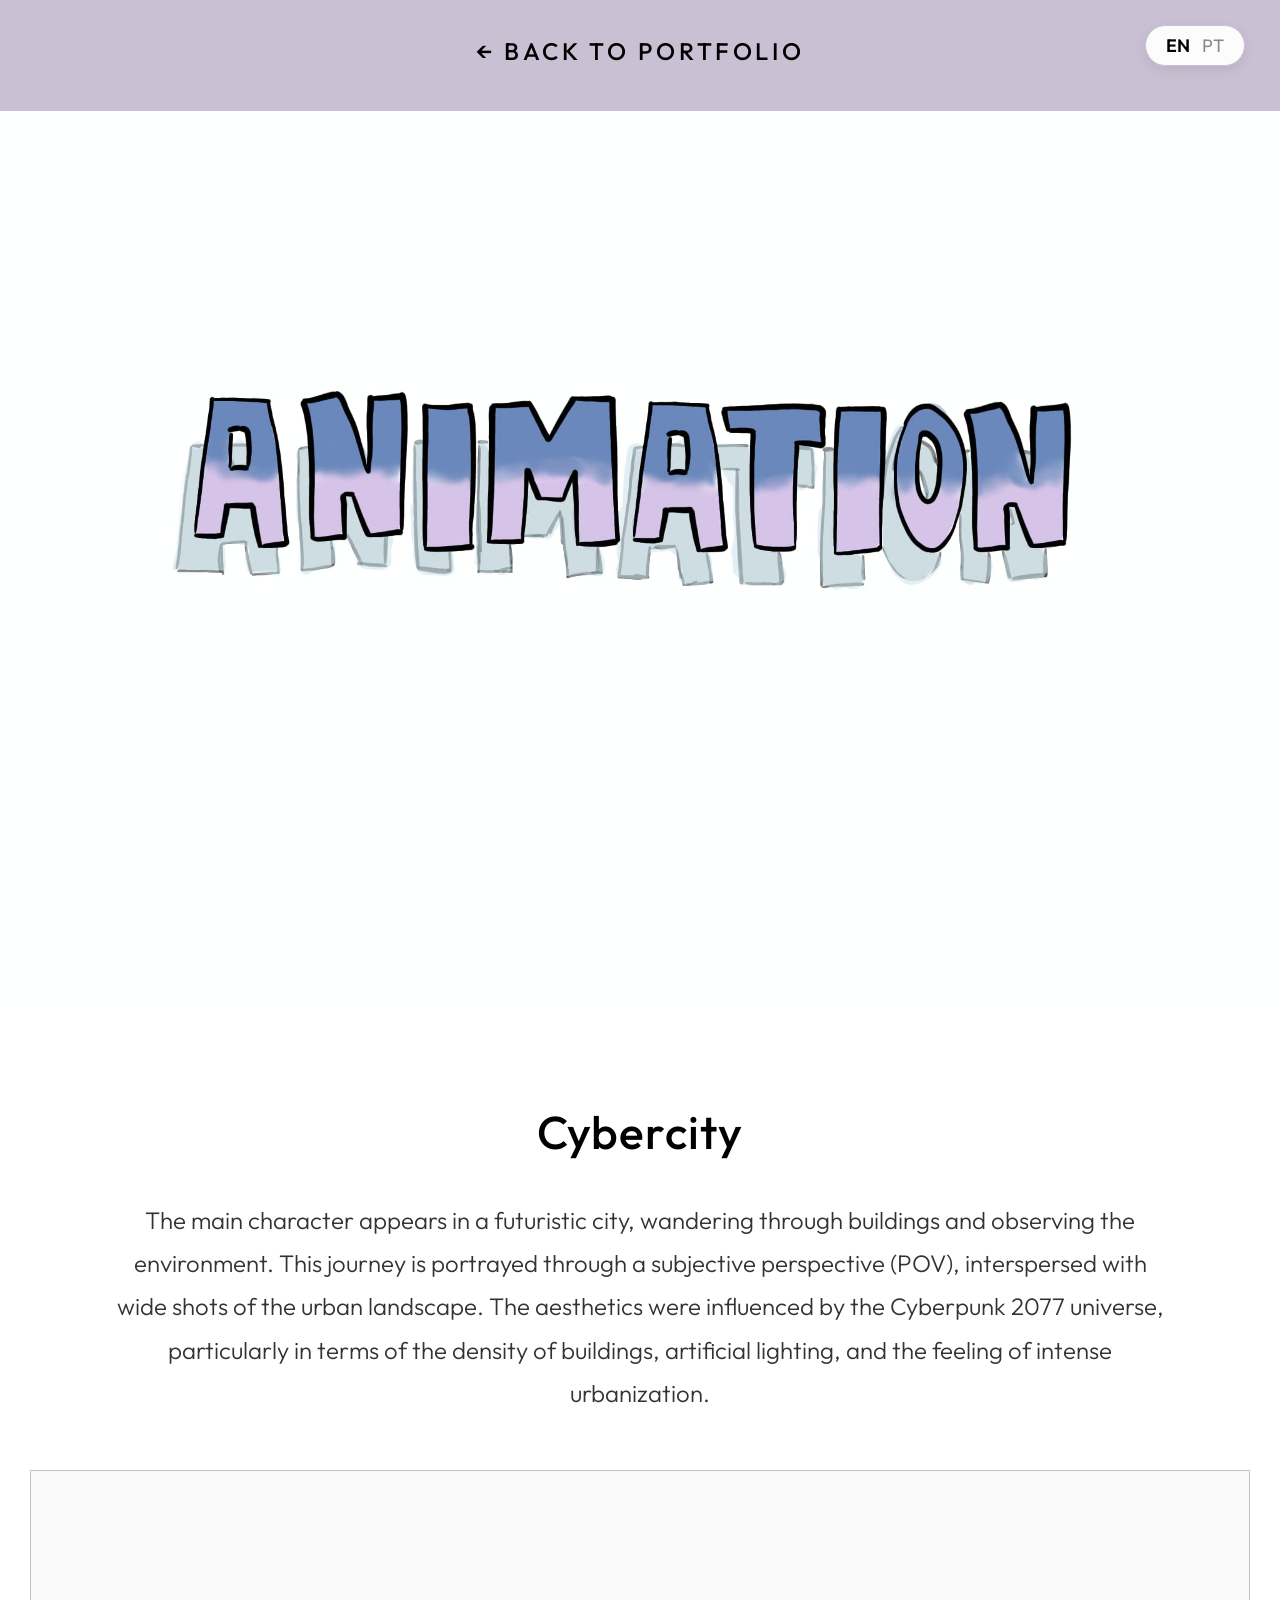
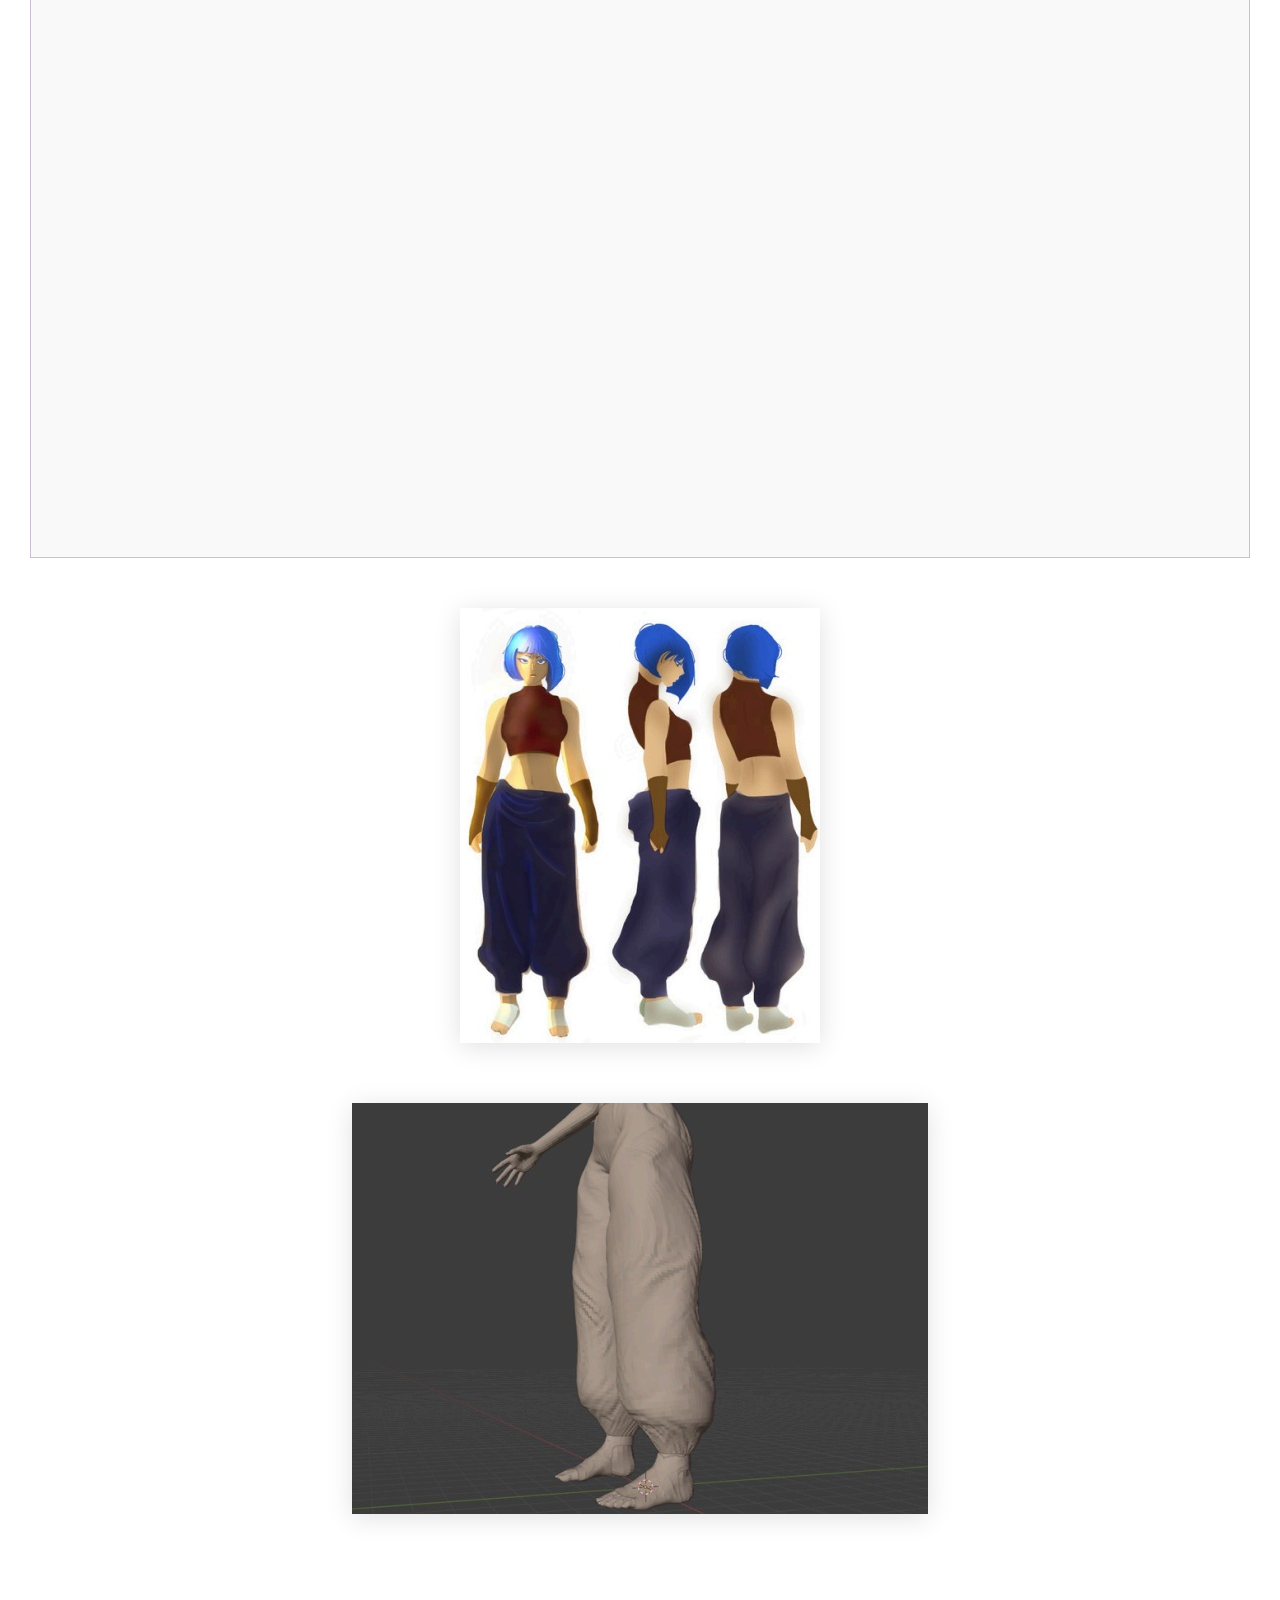
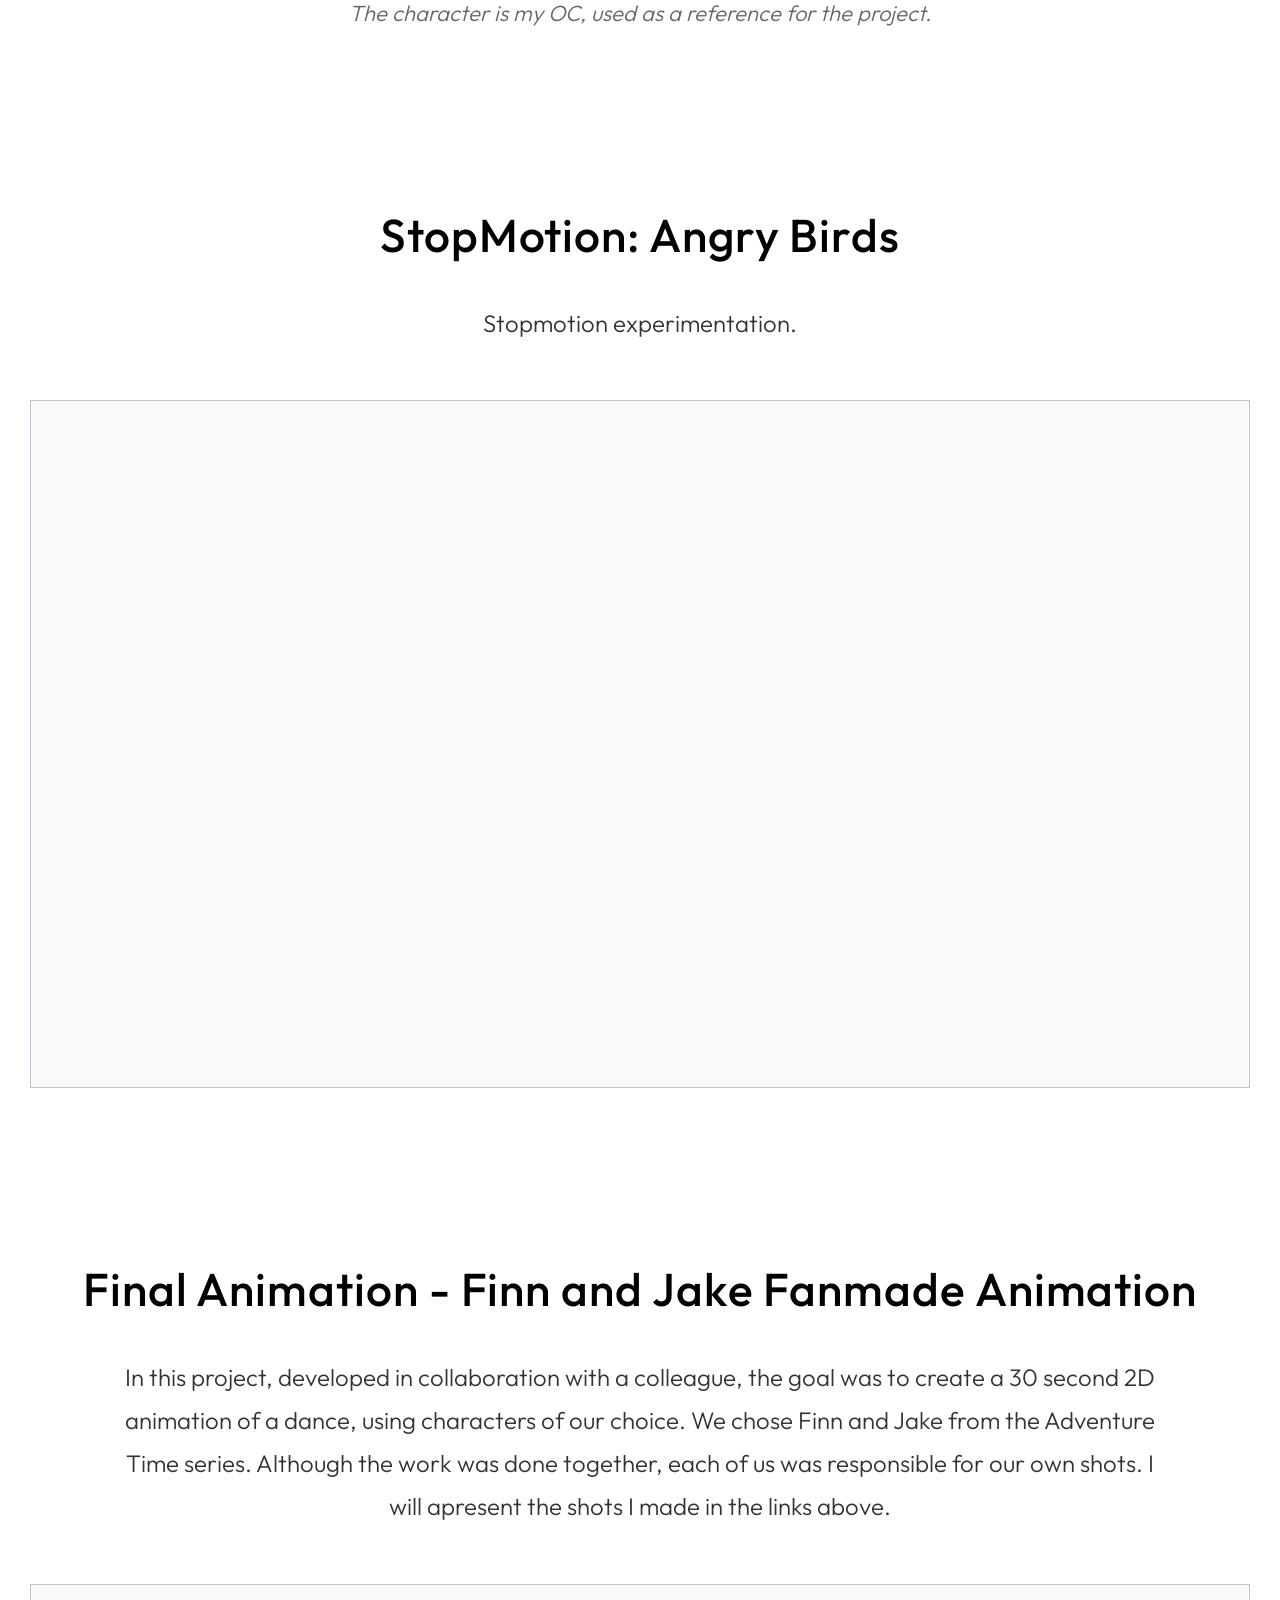
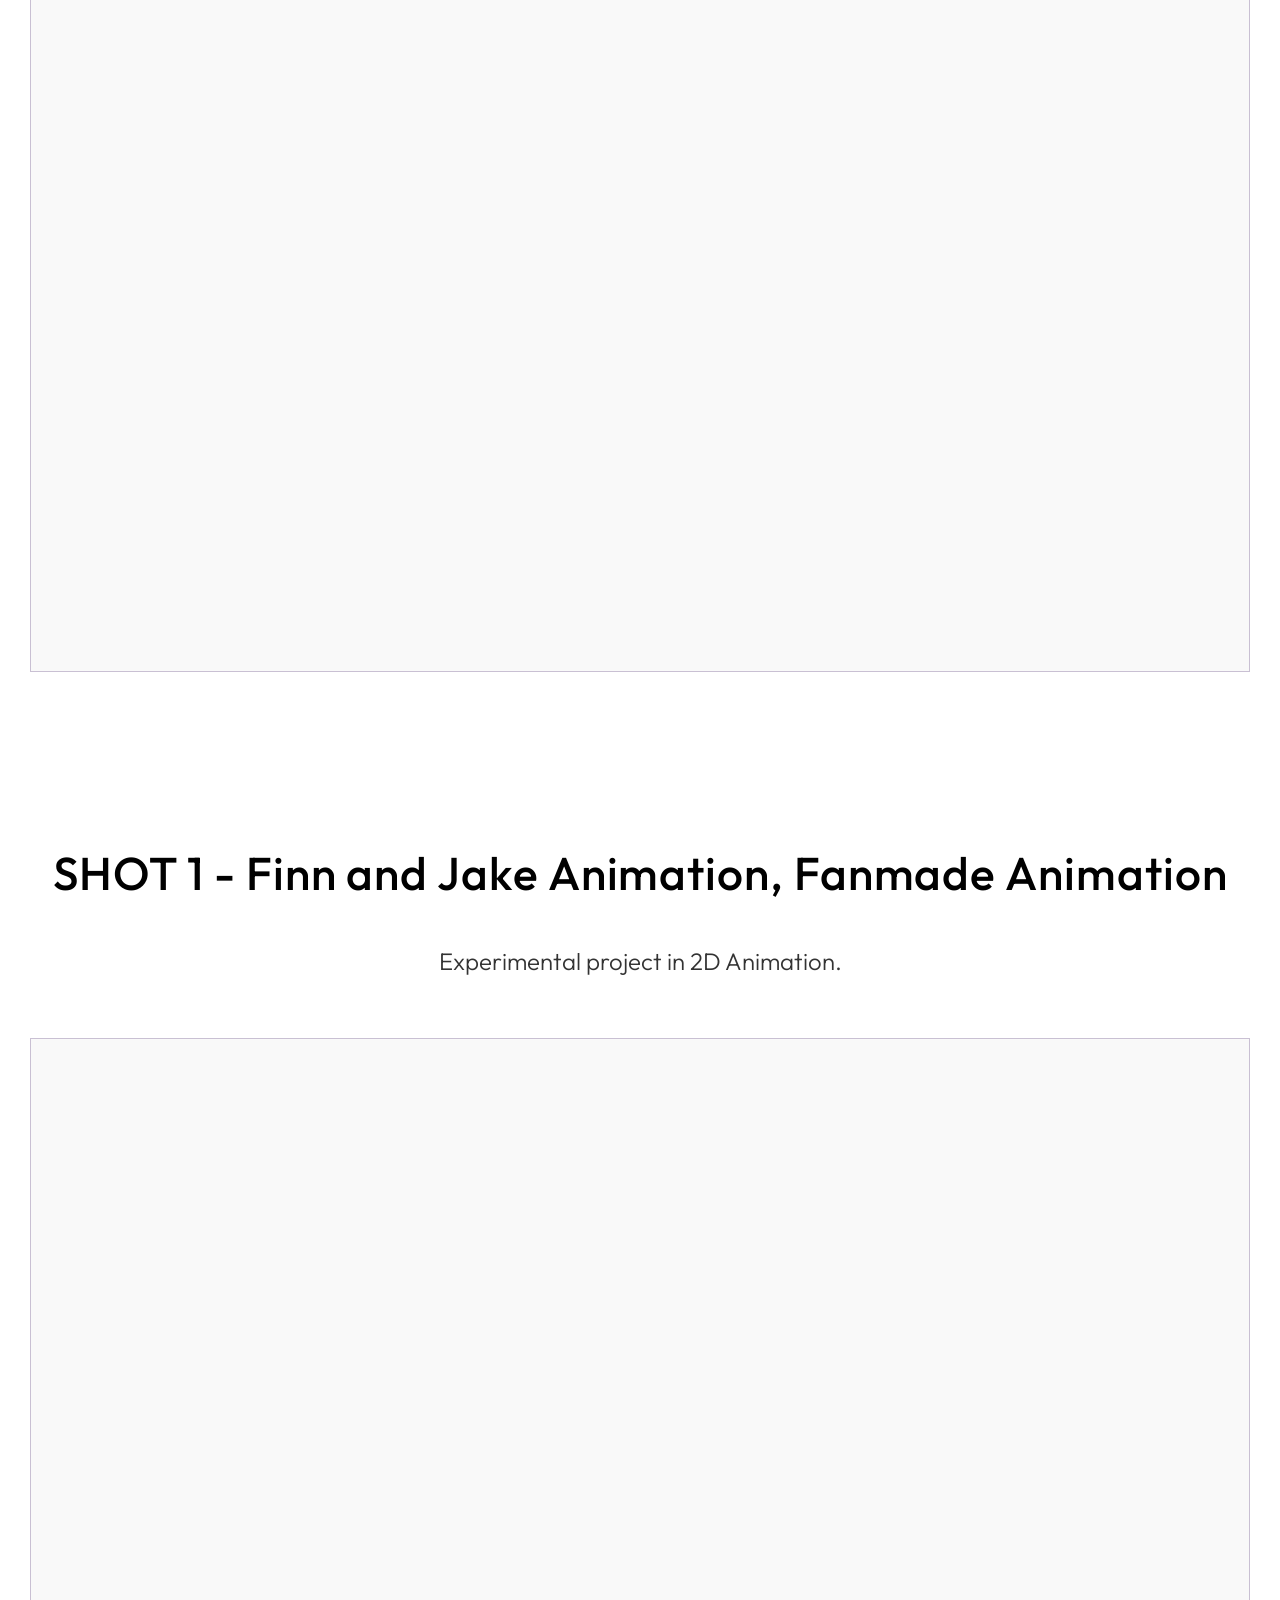
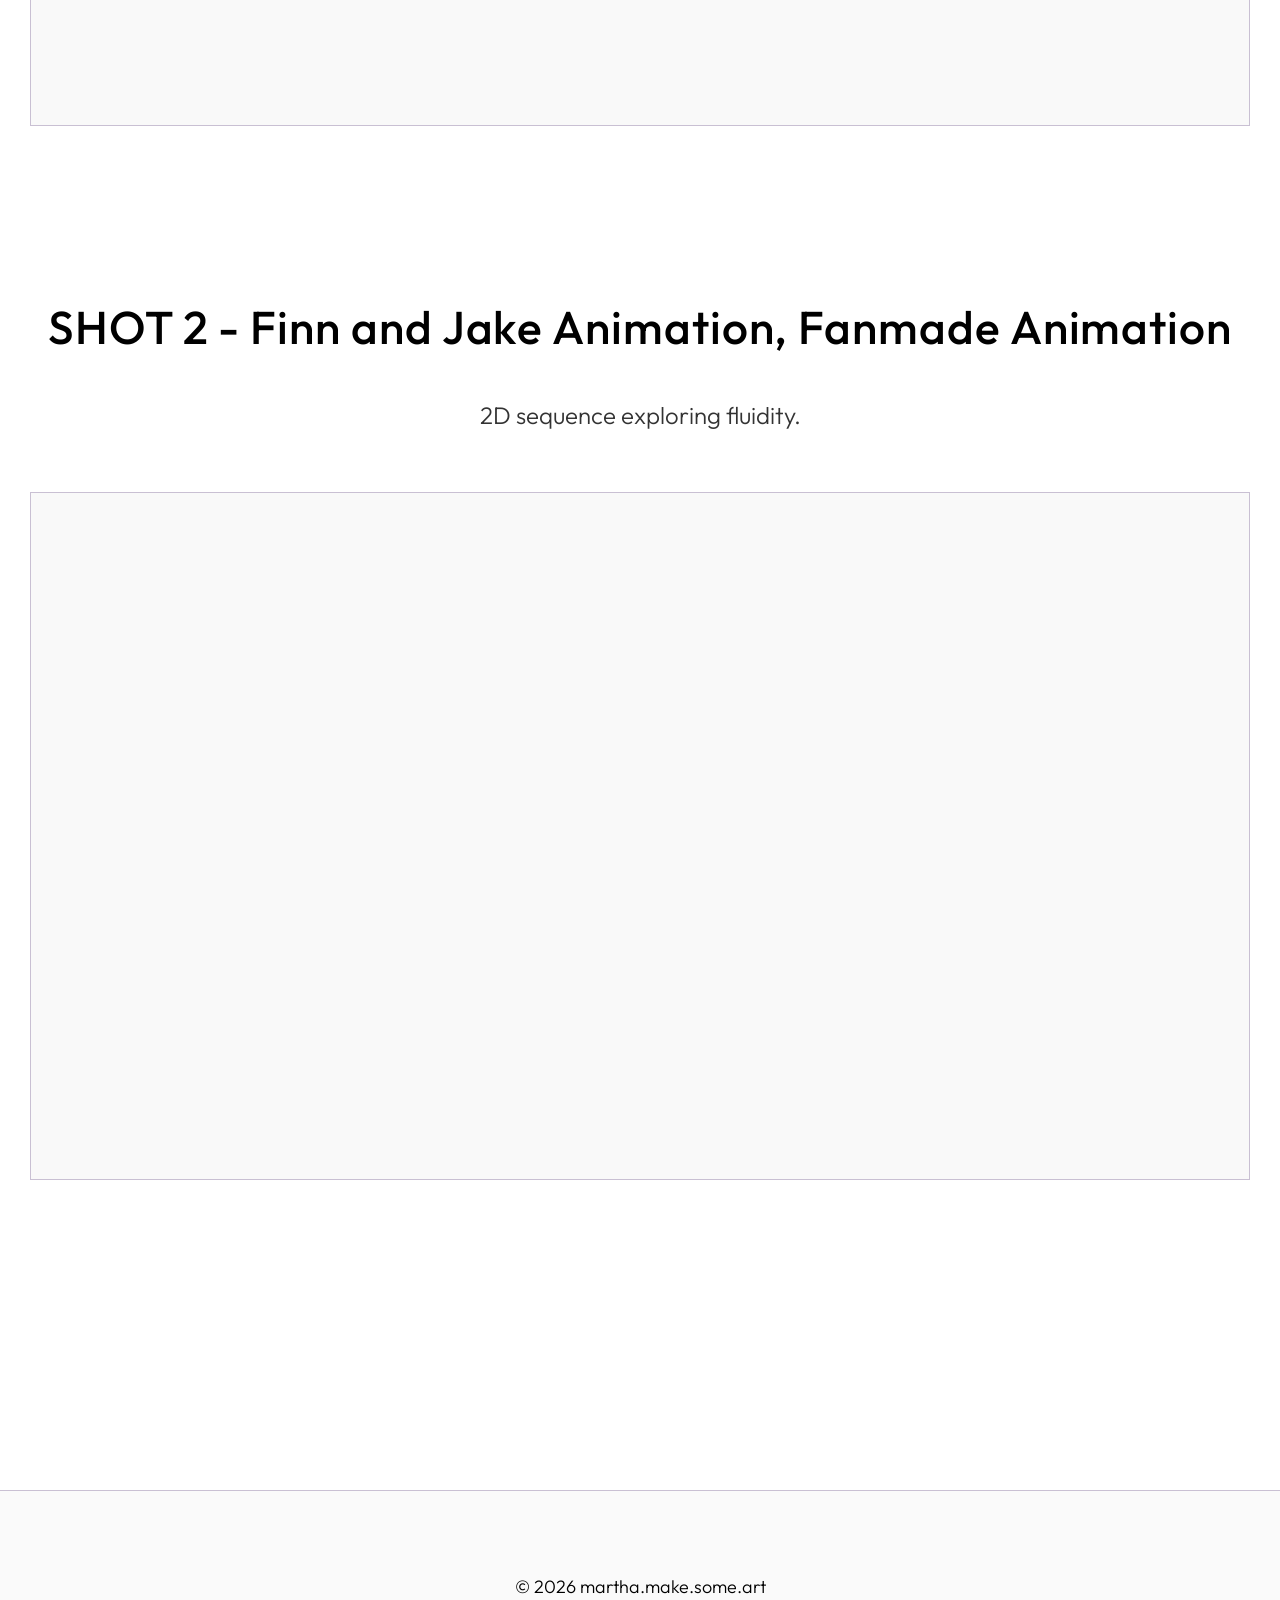
==== commit c3d326eb: "Add files via upload" ====
--- a/animation.html
+++ b/animation.html
@@ -17,53 +17,57 @@
 <main>
     <section>
         <img src="img/titulos/ANIMATION.jpg" alt="Animation" class="section-title-img anim-title">
-        
-        <!-- Cybercity -->
-        <div class="project-block fade-in">
-            <h3 class="project-title">Cybercity</h3>
-            <p class="project-desc" data-en="A journey portrayed through a subjective perspective (POV) in a futuristic city." data-pt="A jornada é retratada através de uma perspetiva subjetiva (POV) numa cidade futurista.">A journey portrayed through a subjective perspective (POV) in a futuristic city.</p>
-            <div class="video-container">
-                <iframe src="https://www.youtube.com/embed/MnPjQl0sGgk" frameborder="0" allowfullscreen></iframe>
+        <div class="section-content">
+            <!-- Cybercity -->
+            <div class="project-block fade-in">
+                <h3 class="project-title">Cybercity</h3>
+                <p class="project-desc" data-en="The main character appears in a futuristic city, wandering through buildings and observing the environment. This journey is portrayed through a subjective perspective (POV), interspersed with wide shots of the urban landscape. The aesthetics were influenced by the Cyberpunk 2077 universe, particularly in terms of the density of buildings, artificial lighting, and the feeling of intense urbanization." data-pt="A personagem principal surge numa cidade futurista, vagueando por entre os edifícios e observando o ambiente. Esta jornada é retratada através de uma perspetiva subjetiva (POV), intercalada com planos abertos da paisagem urbana. A estética foi influenciada pelo universo Cyberpunk 2077, particularmente em termos de densidade dos edifícios, iluminação artificial e a sensação de urbanização intensa.">The main character appears in a futuristic city, wandering through buildings and observing the environment. This journey is portrayed through a subjective perspective (POV), interspersed with wide shots of the urban landscape. The aesthetics were influenced by the Cyberpunk 2077 universe, particularly in terms of the density of buildings, artificial lighting, and the feeling of intense urbanization.</p>
+                <div class="video-container">
+                    <iframe src="https://www.youtube.com/embed/MnPjQl0sGgk" frameborder="0" allowfullscreen></iframe>
+                </div>
+                <div class="original-format-images fade-in">
+    <img src="img/3d animation/3D animation_image_1.jpeg" loading="lazy">
+    <img src="img/3d animation/3D animation_image_2.jpeg" loading="lazy">
+    <p class="project-caption" data-en="The character is my OC, used as a reference for the project." data-pt="A personagem é um OC meu, que usei como referência para o projeto.">The character is my OC, used as a reference for the project.</p>
+</div>
             </div>
-            <div class="original-format-images fade-in"><img src="img/3d animation/3D animation_image_1.jpeg" loading="lazy"><img src="img/3d animation/3D animation_image_2.jpeg" loading="lazy"><p class="project-caption" data-en="The character is my OC, used as a reference for the project." data-pt="A personagem é um OC meu, que usei como referência para o projeto.">The character is my OC, used as a reference for the project.</p></div>
-        </div>
 
-        <!-- Stopmotion -->
-        <div class="project-block fade-in">
-            <h3 class="project-title">StopMotion: Angry Birds</h3>
-            <p class="project-desc" data-en="Stopmotion experimentation." data-pt="Experimentação com Stopmotion.">Stopmotion experimentation.</p>
-            <div class="video-container">
-                <iframe src="https://www.youtube.com/embed/T0oJQri_hqU" frameborder="0" allowfullscreen></iframe>
+            <!-- Stopmotion -->
+            <div class="project-block fade-in">
+                <h3 class="project-title">StopMotion: Angry Birds</h3>
+                <p class="project-desc" data-en="Stopmotion experimentation." data-pt="Experimentação com Stopmotion.">Stopmotion experimentation.</p>
+                <div class="video-container">
+                    <iframe src="https://www.youtube.com/embed/T0oJQri_hqU" frameborder="0" allowfullscreen></iframe>
+                </div>
+            </div>
+
+            <!-- 2D Final -->
+            <div class="project-block fade-in">
+                <h3 class="project-title">Final Animation - Finn and Jake Fanmade Animation</h3>
+                <p class="project-desc" data-en="In this project, developed in collaboration with a colleague, the goal was to create a 30 second 2D animation of a dance, using characters of our choice. We chose Finn and Jake from the Adventure Time series. Although the work was done together, each of us was responsible for our own shots. I will apresent the shots I made in the links above." data-pt="Neste projeto, desenvolvido em colaboração com um colega, o objetivo foi criar uma animação 2D de 30 segundos de uma dança, usando personagens à nossa escolha. Escolhemos Finn e Jake da série Hora de Aventuras. Embora o trabalho tenha sido feito em conjunto, cada um foi responsável pelos seus próprios planos. Apresentarei os planos que fiz nos links acima.">In this project, developed in collaboration with a colleague, the goal was to create a 30 second 2D animation of a dance, using characters of our choice. We chose Finn and Jake from the Adventure Time series. Although the work was done together, each of us was responsible for our own shots. I will apresent the shots I made in the links above.</p>
+                <div class="video-container">
+                    <iframe src="https://www.youtube.com/embed/yUAi_8qDzpU" frameborder="0" allowfullscreen></iframe>
+                </div>
+            </div>
+
+            <!-- SHOT 1 -->
+            <div class="project-block fade-in">
+                <h3 class="project-title">SHOT 1 - Finn and Jake Animation, Fanmade Animation</h3>
+                <p class="project-desc" data-en="Experimental project in 2D Animation." data-pt="Projeto experimental em Animação 2D.">Experimental project in 2D Animation.</p>
+                <div class="video-container">
+                    <iframe src="https://www.youtube.com/embed/ulIIQSzgPQM" frameborder="0" allowfullscreen></iframe>
+                </div>
+            </div>
+
+            <!-- SHOT 2 -->
+            <div class="project-block fade-in">
+                <h3 class="project-title">SHOT 2 - Finn and Jake Animation, Fanmade Animation</h3>
+                <p class="project-desc" data-en="2D sequence exploring fluidity." data-pt="Sequência de Animação 2D explorando fluidez de movimento.">2D sequence exploring fluidity.</p>
+                <div class="video-container">
+                    <iframe src="https://www.youtube.com/embed/VGYhLISKD6k" frameborder="0" allowfullscreen></iframe>
+                </div>
             </div>
         </div>
-
-        <!-- 2D Final -->
-        <div class="project-block fade-in">
-            <h3 class="project-title">Final Animation - Finn and Jake Fanmade Animation</h3>
-            <p class="project-desc" data-en="Final narrative in 2D." data-pt="Narrativa e motion tracking em ambiente 2D.">Final narrative in 2D.</p>
-            <div class="video-container">
-                <iframe src="https://www.youtube.com/embed/yUAi_8qDzpU" frameborder="0" allowfullscreen></iframe>
-            </div>
-        </div>
-
-        <!-- 2D Shot 1 -->
-        <div class="project-block fade-in">
-            <h3 class="project-title">SHOT 1 - Finn and Jake Animation, Fanmade</h3>
-            <p class="project-desc" data-en="Experimental project in 2D Animation." data-pt="Projeto experimental em Animação 2D.">Experimental project in 2D Animation.</p>
-            <div class="video-container">
-                <iframe src="https://www.youtube.com/embed/ulIIQSzgPQM" frameborder="0" allowfullscreen></iframe>
-            </div>
-        </div>
-
-        <!-- 2D Shot 2 -->
-        <div class="project-block fade-in">
-            <h3 class="project-title">SHOT 2 - Finn and Jake Animation, Fanmade Animation</h3>
-            <p class="project-desc" data-en="2D sequence exploring fluidity." data-pt="Sequência de Animação 2D explorando fluidez de movimento.">2D sequence exploring fluidity.</p>
-            <div class="video-container">
-                <iframe src="https://www.youtube.com/embed/VGYhLISKD6k" frameborder="0" allowfullscreen></iframe>
-            </div>
-        </div>
-
     </section>
 </main>
 <footer>© 2026 martha.make.some.art</footer>
--- a/style.css
+++ b/style.css
@@ -21,34 +21,36 @@
     line-height: 1.8;
     overflow-x: hidden;
     scroll-behavior: smooth;
+    font-size: 22px;
 }
 
 /* Language Switcher */
 .lang-switcher {
     position: fixed;
-    top: 20px;
-    right: 30px;
+    top: 25px;
+    right: 35px;
     z-index: 2000;
-    background: rgba(255,255,255,0.9);
-    padding: 5px 15px;
+    background: rgba(255,255,255,0.95);
+    padding: 8px 20px;
     border: 1px solid var(--violet);
-    border-radius: 20px;
-    display: flex;
-    gap: 10px;
-    box-shadow: 0 4px 6px rgba(0,0,0,0.05);
+    border-radius: 25px;
+    display: flex;
+    gap: 12px;
+    box-shadow: 0 4px 12px rgba(0,0,0,0.08);
 }
 .lang-btn {
     background: none;
     border: none;
     font-family: 'Outfit', sans-serif;
-    font-size: 16px;
+    font-size: 18px;
     cursor: pointer;
     color: #888;
     transition: color 0.3s;
+    font-weight: 400;
 }
 .lang-btn.active {
     color: var(--text);
-    font-weight: 500;
+    font-weight: 600;
 }
 .lang-btn:hover {
     color: var(--brown);
@@ -57,20 +59,17 @@
 /* Animations */
 .anim-title {
     opacity: 0;
-    transform: scale(1.05);
-    transition: opacity 1.5s cubic-bezier(0.25, 1, 0.5, 1), transform 1.5s cubic-bezier(0.25, 1, 0.5, 1);
+    transform: scale(1.02);
+    transition: opacity 1.2s cubic-bezier(0.25, 1, 0.5, 1), transform 1.2s cubic-bezier(0.25, 1, 0.5, 1);
 }
 .anim-title.visible {
     opacity: 1;
     transform: scale(1);
 }
-.anim-title.visible:hover {
-    transform: scale(1.02);
-}
 
 .fade-in {
     opacity: 0;
-    transform: translateY(30px);
+    transform: translateY(20px);
     transition: all 1s ease-out;
 }
 .fade-in.visible {
@@ -78,67 +77,56 @@
     transform: translateY(0);
 }
 
-/* Header & Logo */
+/* Full Screen Titles & Media */
+.full-screen-title {
+    width: 100vw;
+    height: 100vh;
+    object-fit: cover;
+    display: block;
+}
+
+.section-title-img {
+    width: 100vw;
+    height: 100vh;
+    object-fit: cover;
+    margin-left: calc(-50vw + 50%);
+    display: block;
+    margin-bottom: 80px;
+}
+
+/* Header */
 .main-header {
-    min-height: 100vh;
-    display: flex;
-    flex-direction: column;
+    height: 100vh;
+    display: flex;
     align-items: center;
     justify-content: center;
     position: relative;
-}
-
+    overflow: hidden;
+}
 .logo-container {
-    position: relative;
-    width: 100%;
-    max-width: 1200px;
-    margin-bottom: 30px;
-    display: flex;
-    justify-content: center;
-    align-items: center;
-}
-
-.main-logo {
-    width: 100%;
-    max-height: 80vh;
-    object-fit: contain;
-}
-
-/* CSS Animated Dashes around logo */
-.purple-dash {
-    position: absolute;
+    width: 100vw;
+    height: 100vh;
+    position: relative;
+}
+
+/* Navbar full width */
+.nav-wrapper {
+    width: 100%;
     background-color: var(--violet);
-    border-radius: 10px;
-    animation: dash-move 3s infinite alternate ease-in-out;
-}
-.dash-1 { width: 80px; height: 6px; top: 10%; left: 10%; }
-.dash-2 { width: 60px; height: 6px; top: 20%; right: 10%; animation-delay: 0.5s; }
-.dash-3 { width: 100px; height: 6px; bottom: 15%; left: 15%; animation-delay: 1s; }
-.dash-4 { width: 70px; height: 6px; bottom: 25%; right: 15%; animation-delay: 1.5s; }
-
-@keyframes dash-move {
-    0% { transform: translateX(0) scale(1); opacity: 0.5; }
-    50% { opacity: 1; }
-    100% { transform: translateX(20px) scale(1.1); opacity: 0.8; }
-}
-
-/* Navbar Full Width Purple */
-.nav-wrapper {
-    width: 100%;
-    background-color: var(--violet);
-    padding: 20px 0;
-    display: flex;
-    justify-content: center;
+    padding: 35px 0;
+    display: flex;
+    justify-content: center;
+    z-index: 100;
 }
 .navbar {
     display: flex;
-    gap: 60px;
+    gap: 80px;
     flex-wrap: wrap;
 }
 .nav-link {
     text-decoration: none;
     color: var(--text);
-    font-size: 18px;
+    font-size: 24px;
     font-weight: 500;
     text-transform: uppercase;
     letter-spacing: 0.15em;
@@ -150,78 +138,98 @@
     content: '';
     position: absolute;
     width: 0;
-    height: 2px;
+    height: 3px;
     bottom: 0;
     left: 50%;
     background-color: var(--white);
     transition: width 0.3s ease, left 0.3s ease;
 }
 .nav-link:hover {
-    transform: translateY(-4px);
+    transform: translateY(-3px);
 }
 .nav-link:hover::after {
     width: 100%;
     left: 0;
 }
 
-/* Sections */
+/* Section Spacing */
 section {
-    padding: 120px 20px;
+    padding: 0 0 150px 0;
+}
+.section-content {
     max-width: 1400px;
     margin: 0 auto;
-}
-
-.section-title-img {
-    width: 100%;
-    max-height: 50vh;
-    object-fit: contain;
-    margin: 0 auto 60px auto;
-    display: block;
-}
-
-/* About Me Split */
+    padding: 0 30px;
+}
+
+/* About Me Layout */
 .about-container {
     display: flex;
     align-items: center;
     justify-content: space-between;
-    gap: 50px;
-    max-width: 1200px;
-    margin: 0 auto;
+    gap: 80px;
 }
 .about-text {
-    flex: 1;
-    font-size: 20px;
+    flex: 1.2;
+    font-size: 26px;
     text-align: left;
+    line-height: 1.8;
 }
 .about-img-container {
-    flex: 1;
+    flex: 0.8;
     display: flex;
     justify-content: center;
 }
 .about-img {
     width: 100%;
-    max-width: 500px;
-    border-radius: 10px;
-    /* Simulate smooth breathing/floating */
-    animation: float-img 6s ease-in-out infinite;
-}
-@keyframes float-img {
-    0% { transform: translateY(0) rotate(0deg); }
-    50% { transform: translateY(-15px) rotate(1deg); }
-    100% { transform: translateY(0) rotate(0deg); }
-}
-
-/* CV Section */
-.cv-content {
-    display: flex;
-    justify-content: center;
+    max-width: 550px;
+    border-radius: 8px;
+    object-fit: cover;
+}
+
+/* CV Section Styling */
+.cv-container {
     margin-top: 40px;
 }
-.cv-img {
-    max-width: 100%;
-    height: auto;
-    border: 1px solid var(--violet);
-    box-shadow: 0 10px 30px rgba(0,0,0,0.05);
+.cv-category {
+    margin-bottom: 65px;
+    padding: 20px;
+    border-radius: 8px;
+    transition: transform 0.4s cubic-bezier(0.16, 1, 0.3, 1), background-color 0.4s ease;
+}
+.cv-category:hover {
+    transform: scale(1.015);
+    background-color: #FBF9FC;
+}
+.cv-title {
+    font-size: 38px;
+    font-weight: 500;
+    color: var(--text);
+    margin-bottom: 25px;
+    text-transform: uppercase;
+    border-bottom: 2px solid var(--violet);
+    padding-bottom: 12px;
+    display: inline-block;
+    letter-spacing: 0.05em;
+}
+.cv-list {
+    list-style-type: none;
+}
+.cv-list li {
+    font-size: 24px;
+    margin-bottom: 18px;
+    position: relative;
+    padding-left: 35px;
+    color: #222222;
+}
+.cv-list li::before {
+    content: '•';
+    color: var(--brown);
+    position: absolute;
+    left: 10px;
+    font-size: 32px;
+    line-height: 1;
+    top: -2px;
 }
 
 /* Portfolio Grid */
@@ -229,24 +237,19 @@
     display: grid;
     grid-template-columns: repeat(2, 1fr);
     gap: 40px;
-    margin-top: 60px;
-    max-width: 1200px;
-    margin-left: auto;
-    margin-right: auto;
+    margin-top: 40px;
 }
 .grid-item {
     position: relative;
     aspect-ratio: 4/3;
     overflow: hidden;
-    background-color: #fafafa;
     border: 1px solid var(--violet);
-    display: block;
 }
 .grid-item img {
     width: 100%;
     height: 100%;
     object-fit: cover;
-    transition: transform 0.8s ease;
+    transition: transform 0.8s cubic-bezier(0.16, 1, 0.3, 1);
 }
 .grid-item:hover img {
     transform: scale(1.06);
@@ -259,34 +262,34 @@
 .social-links {
     display: flex;
     justify-content: center;
-    gap: 50px;
-    margin-top: 50px;
+    gap: 80px;
+    margin-top: 60px;
     flex-wrap: wrap;
 }
 .social-item {
     display: flex;
     align-items: center;
-    gap: 15px;
+    gap: 20px;
     text-decoration: none;
     color: var(--text);
-    font-size: 22px;
+    font-size: 26px;
     transition: color 0.3s, transform 0.3s;
 }
 .social-item:hover {
     color: var(--brown);
-    transform: translateY(-5px);
+    transform: translateY(-4px);
 }
 .social-icon {
-    width: 40px;
-    height: 40px;
+    width: 45px;
+    height: 45px;
     fill: currentColor;
 }
 
-/* Subpages */
+/* Subpages Content */
 .subpage-nav {
     width: 100%;
     background-color: var(--violet);
-    padding: 20px 0;
+    padding: 30px 0;
     display: flex;
     justify-content: center;
     position: sticky;
@@ -296,28 +299,28 @@
 
 .project-block {
     text-align: center;
-    margin-bottom: 120px;
-}
-
+    margin-bottom: 160px;
+}
 .project-title {
-    font-size: 36px;
+    font-size: 46px;
     font-weight: 500;
-    margin-bottom: 15px;
+    margin-bottom: 25px;
     color: #000000;
-}
-
+    letter-spacing: 0.02em;
+}
 .project-desc {
-    font-size: 18px;
-    margin-bottom: 40px;
-    max-width: 800px;
+    font-size: 24px;
+    margin-bottom: 55px;
+    max-width: 1050px;
     margin-left: auto;
     margin-right: auto;
-    color: #333;
+    color: #333333;
+    line-height: 1.8;
 }
 .project-caption {
-    font-size: 15px;
-    color: #666;
-    margin-top: 15px;
+    font-size: 22px;
+    color: #666666;
+    margin-top: 20px;
     font-style: italic;
 }
 
@@ -325,10 +328,10 @@
     position: relative;
     padding-bottom: 56.25%;
     height: 0;
-    background-color: #f4f4f4;
+    background-color: #F9F9F9;
     border: 1px solid var(--violet);
-    margin-bottom: 40px;
-    max-width: 1000px;
+    margin-bottom: 50px;
+    max-width: 1300px;
     margin-left: auto;
     margin-right: auto;
 }
@@ -340,34 +343,33 @@
     height: 100%;
 }
 
-/* Original format images for subpages */
 .original-format-images {
     display: flex;
     flex-direction: column;
     align-items: center;
-    gap: 40px;
-    margin-bottom: 40px;
+    gap: 60px;
+    margin-bottom: 60px;
 }
 .original-format-images img {
     max-width: 100%;
-    max-height: 85vh;
+    max-height: 95vh;
     object-fit: contain;
-    box-shadow: 0 4px 15px rgba(0,0,0,0.1);
-}
-
-/* Carousel Styles */
+    box-shadow: 0 4px 25px rgba(0,0,0,0.12);
+}
+
+/* Carousels */
 .carousel-container {
     position: relative;
     width: 100%;
-    max-width: 1200px;
+    max-width: 1400px;
     margin: 0 auto 60px auto;
     overflow: hidden;
 }
 .carousel-track {
     display: flex;
-    gap: 20px;
-    transition: transform 0.5s ease-in-out;
-    padding: 0 10%; /* Shows adjacent images */
+    gap: 30px;
+    transition: transform 0.5s cubic-bezier(0.16, 1, 0.3, 1);
+    padding: 0 10%;
 }
 .carousel-slide {
     min-width: 80%;
@@ -375,7 +377,7 @@
     display: flex;
     justify-content: center;
     align-items: center;
-    opacity: 0.5;
+    opacity: 0.4;
     transition: opacity 0.5s ease;
 }
 .carousel-slide.active {
@@ -383,21 +385,21 @@
 }
 .carousel-slide img {
     width: 100%;
-    max-height: 80vh;
+    max-height: 90vh;
     object-fit: contain;
-    box-shadow: 0 5px 20px rgba(0,0,0,0.15);
+    box-shadow: 0 6px 30px rgba(0,0,0,0.12);
 }
 .carousel-btn {
     position: absolute;
     top: 50%;
     transform: translateY(-50%);
-    background: rgba(201, 192, 211, 0.8);
-    color: #fff;
+    background: rgba(201, 192, 211, 0.85);
+    color: #FFFFFF;
     border: none;
-    width: 50px;
-    height: 50px;
+    width: 65px;
+    height: 65px;
     border-radius: 50%;
-    font-size: 24px;
+    font-size: 28px;
     cursor: pointer;
     z-index: 10;
     transition: background 0.3s;
@@ -405,20 +407,22 @@
 .carousel-btn:hover {
     background: var(--brown);
 }
-.prev-btn { left: 10px; }
-.next-btn { right: 10px; }
+.prev-btn { left: 25px; }
+.next-btn { right: 25px; }
 
 footer {
     text-align: center;
-    padding: 60px 20px;
-    font-size: 15px;
-    background-color: #fafafa;
+    padding: 80px 20px;
+    font-size: 18px;
+    background-color: #FAFAFA;
     border-top: 1px solid var(--violet);
 }
 
-@media (max-width: 900px) {
-    .about-container { flex-direction: column; }
+@media (max-width: 1024px) {
+    .about-container { flex-direction: column; text-align: center; gap: 40px; }
+    .about-text { text-align: center; }
     .portfolio-grid { grid-template-columns: 1fr; }
     .carousel-slide { min-width: 100%; }
     .carousel-track { padding: 0; }
-}
+    .section-title-img { height: 60vh; }
+}
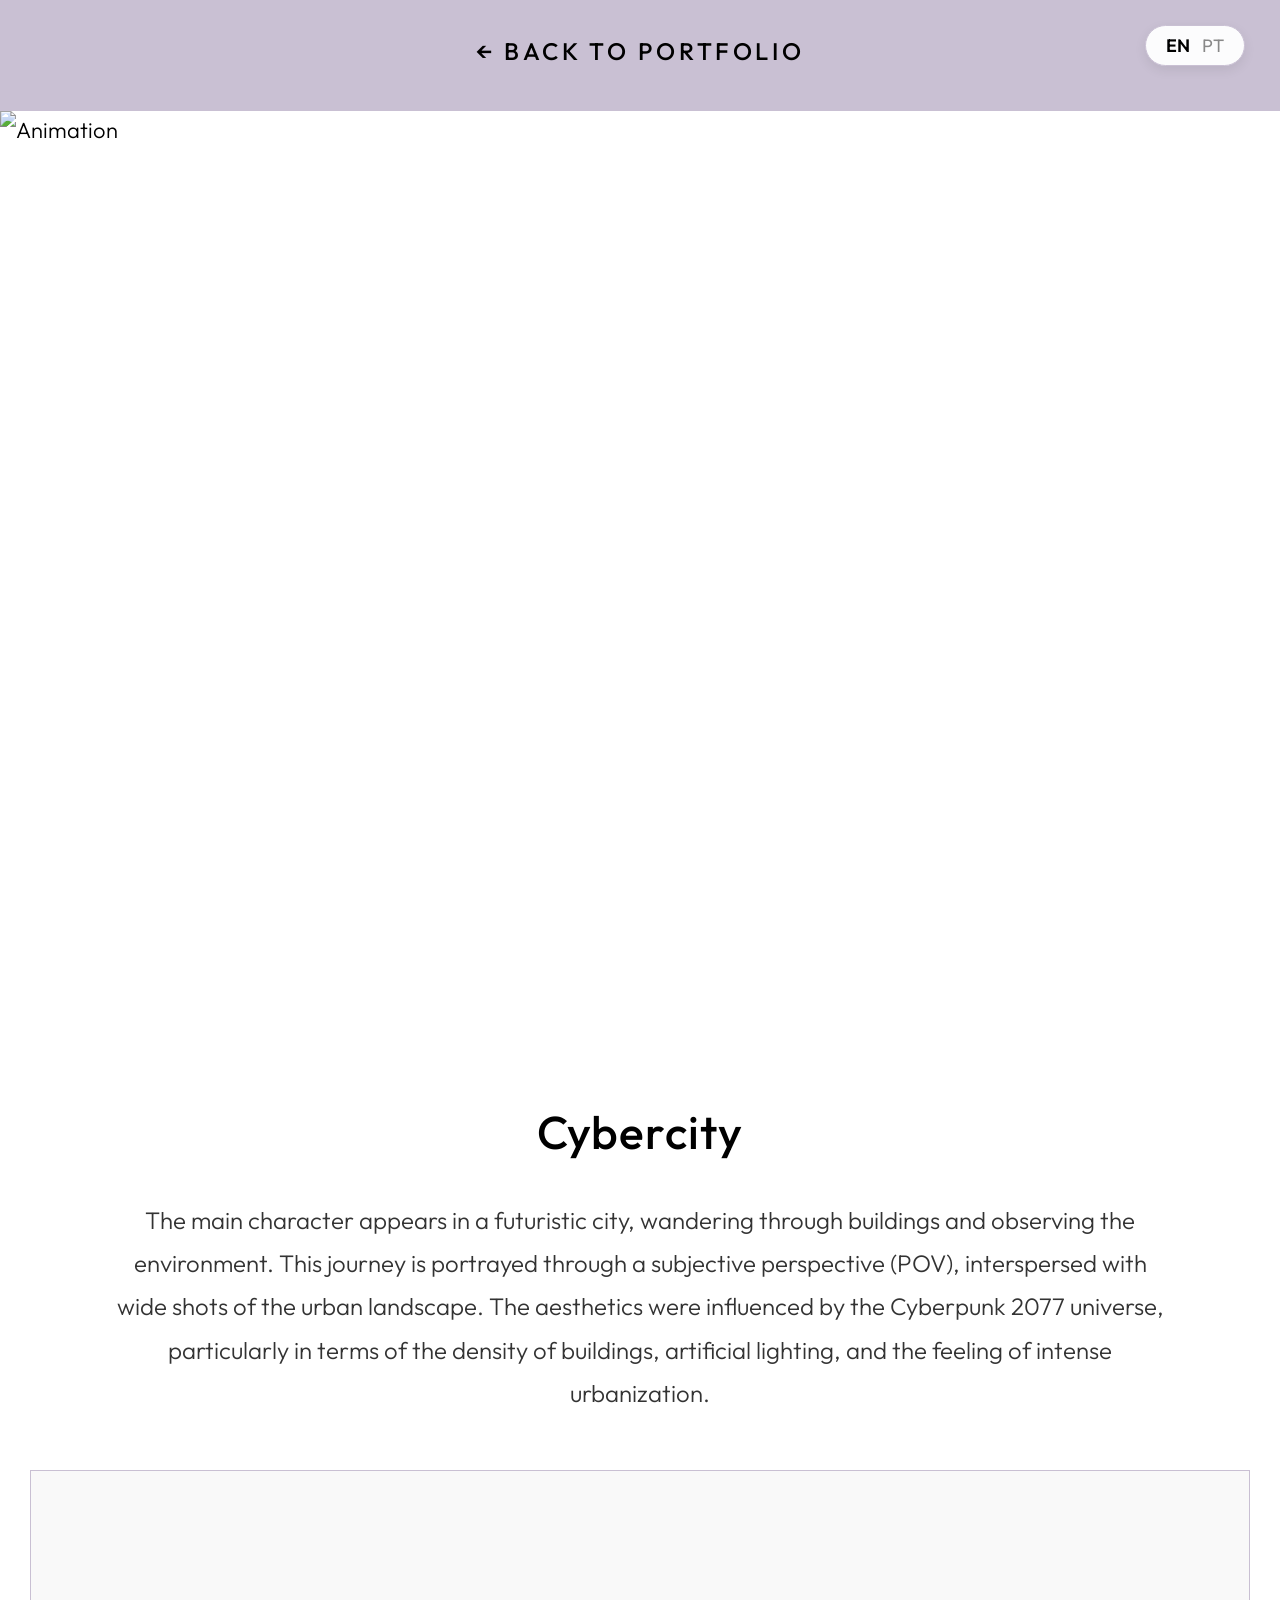
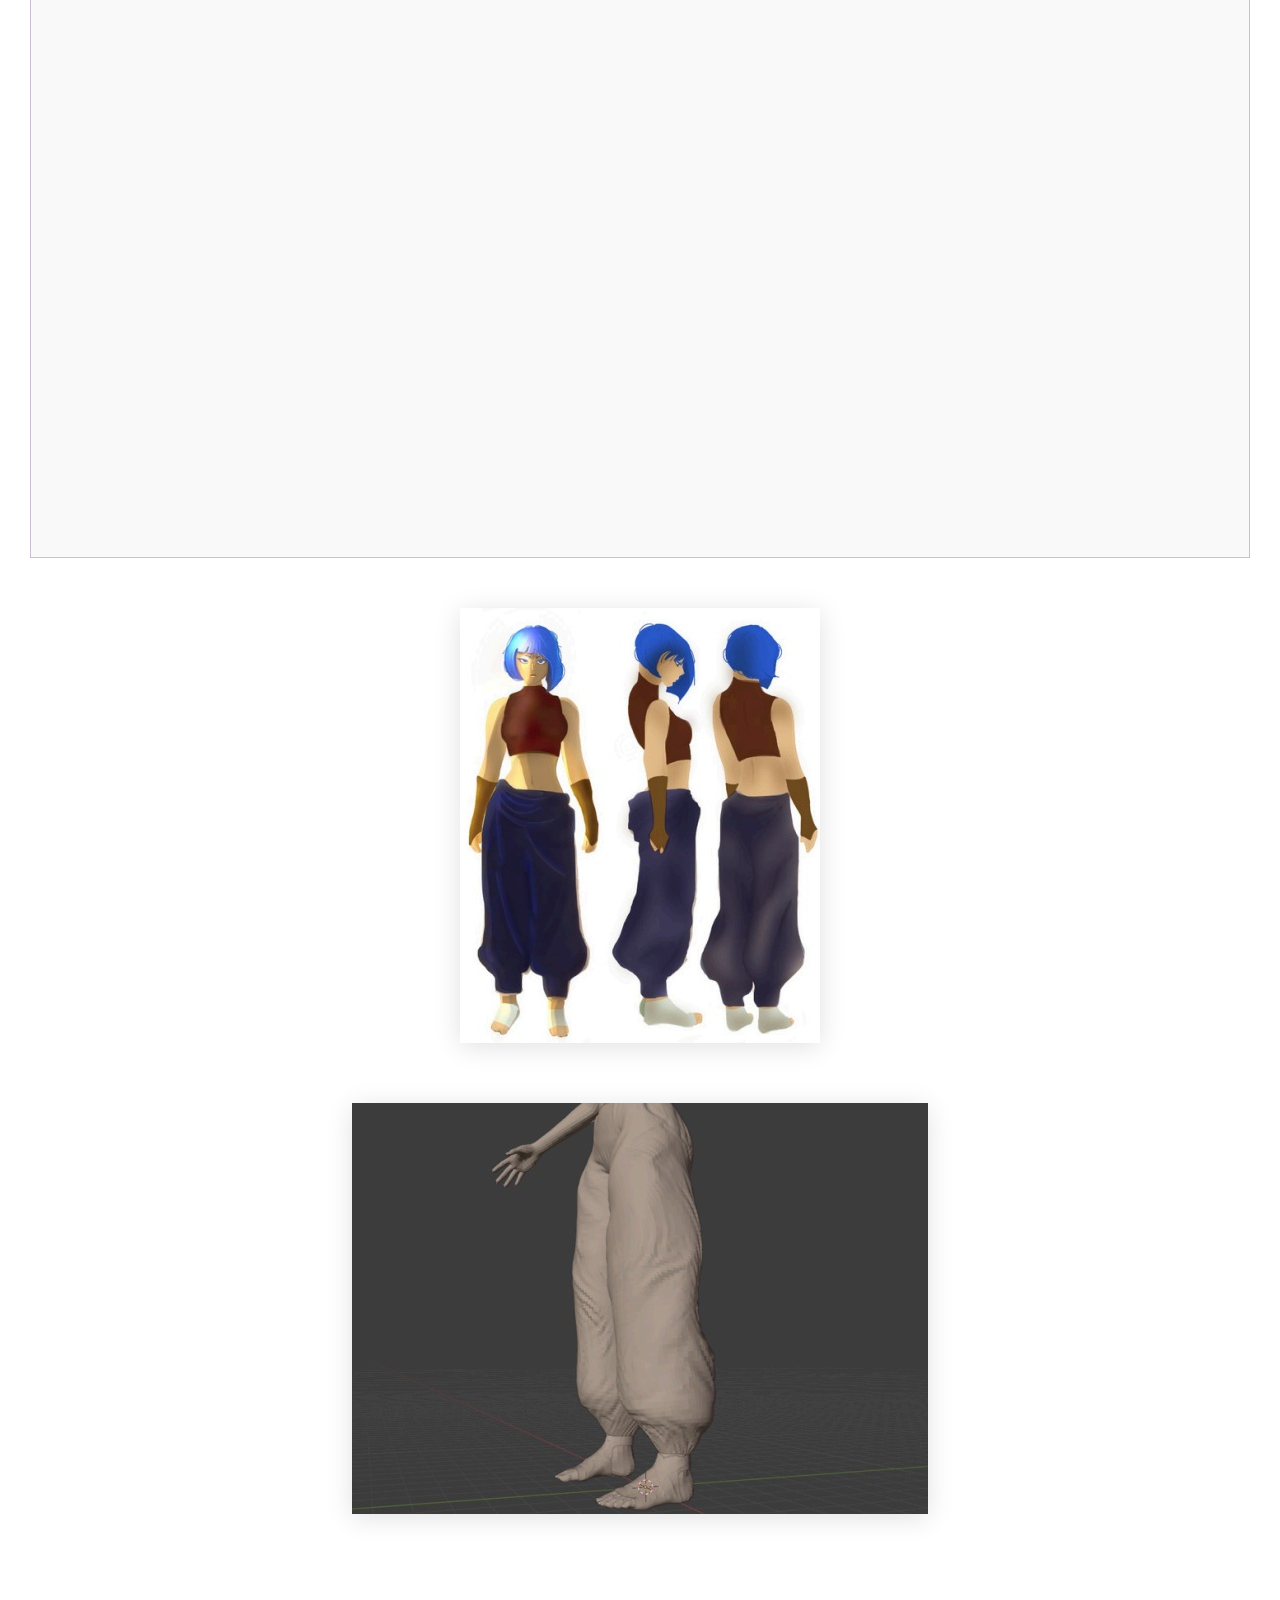
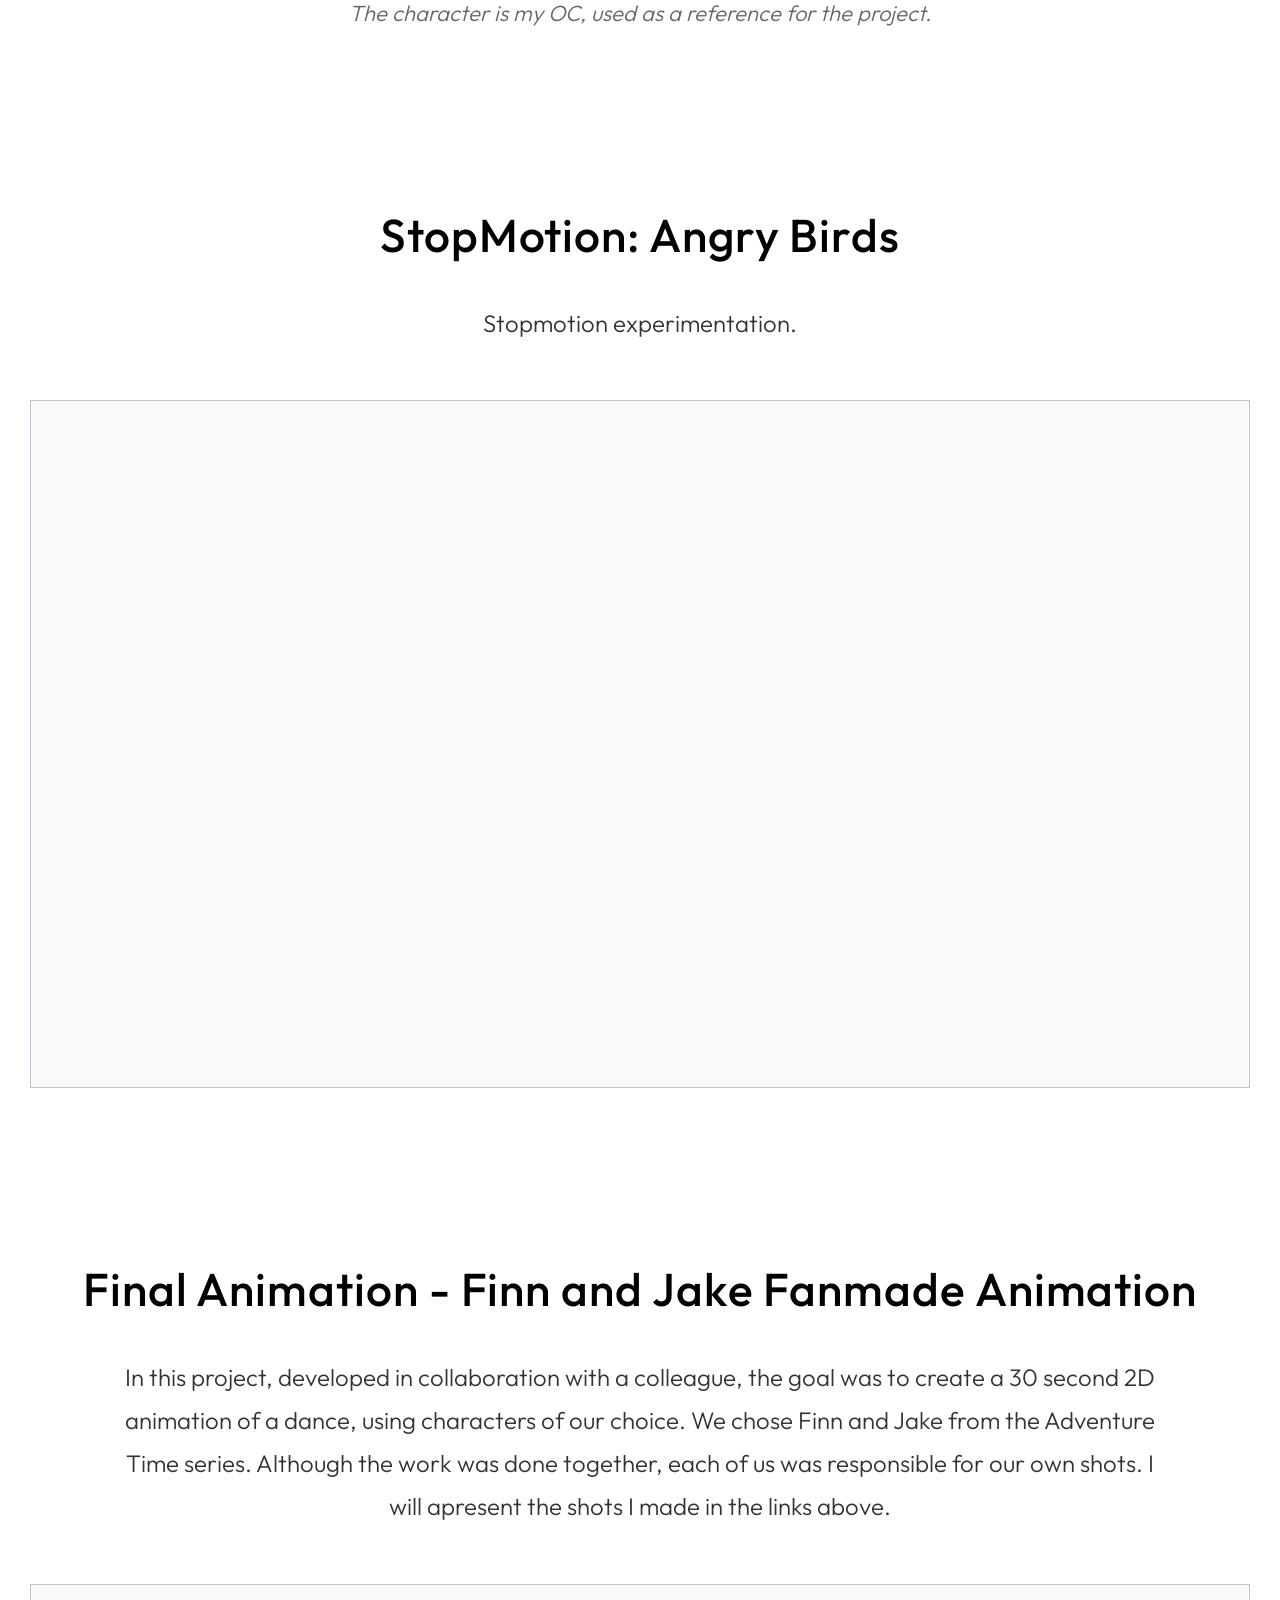
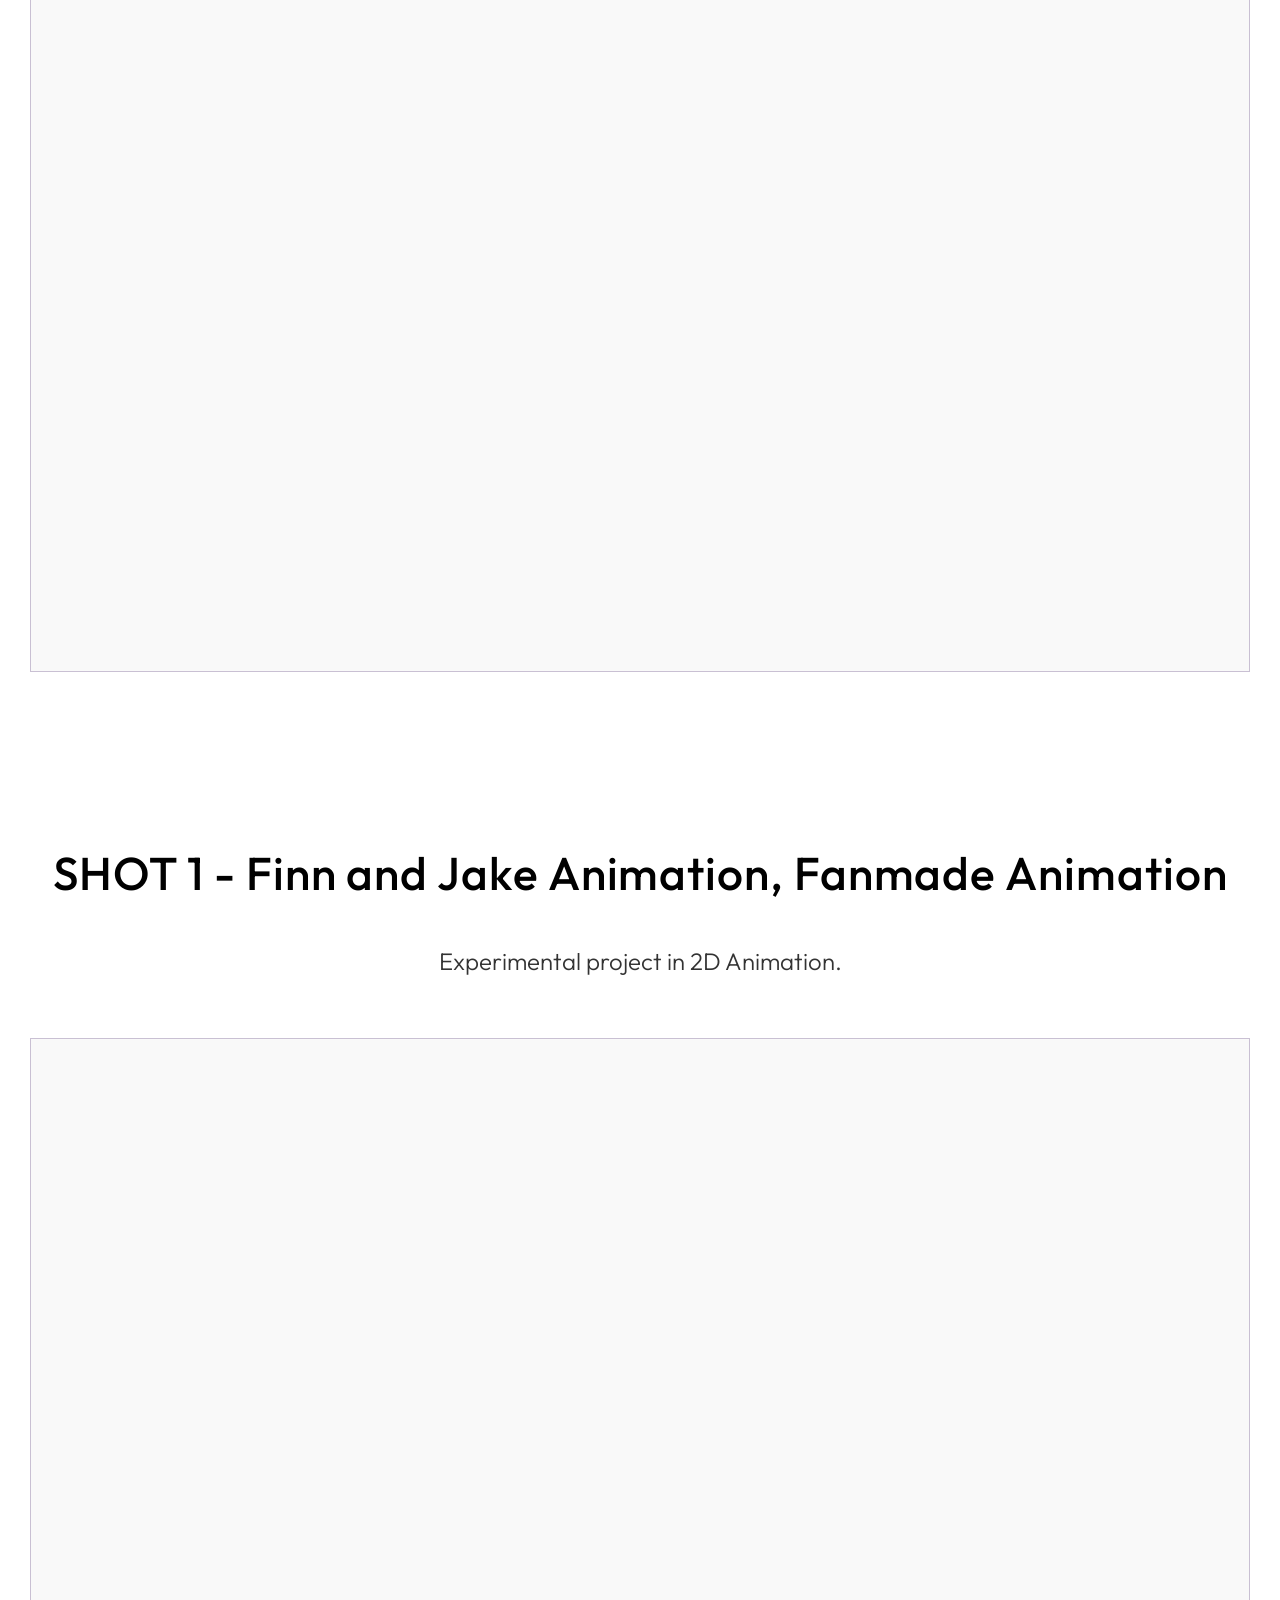
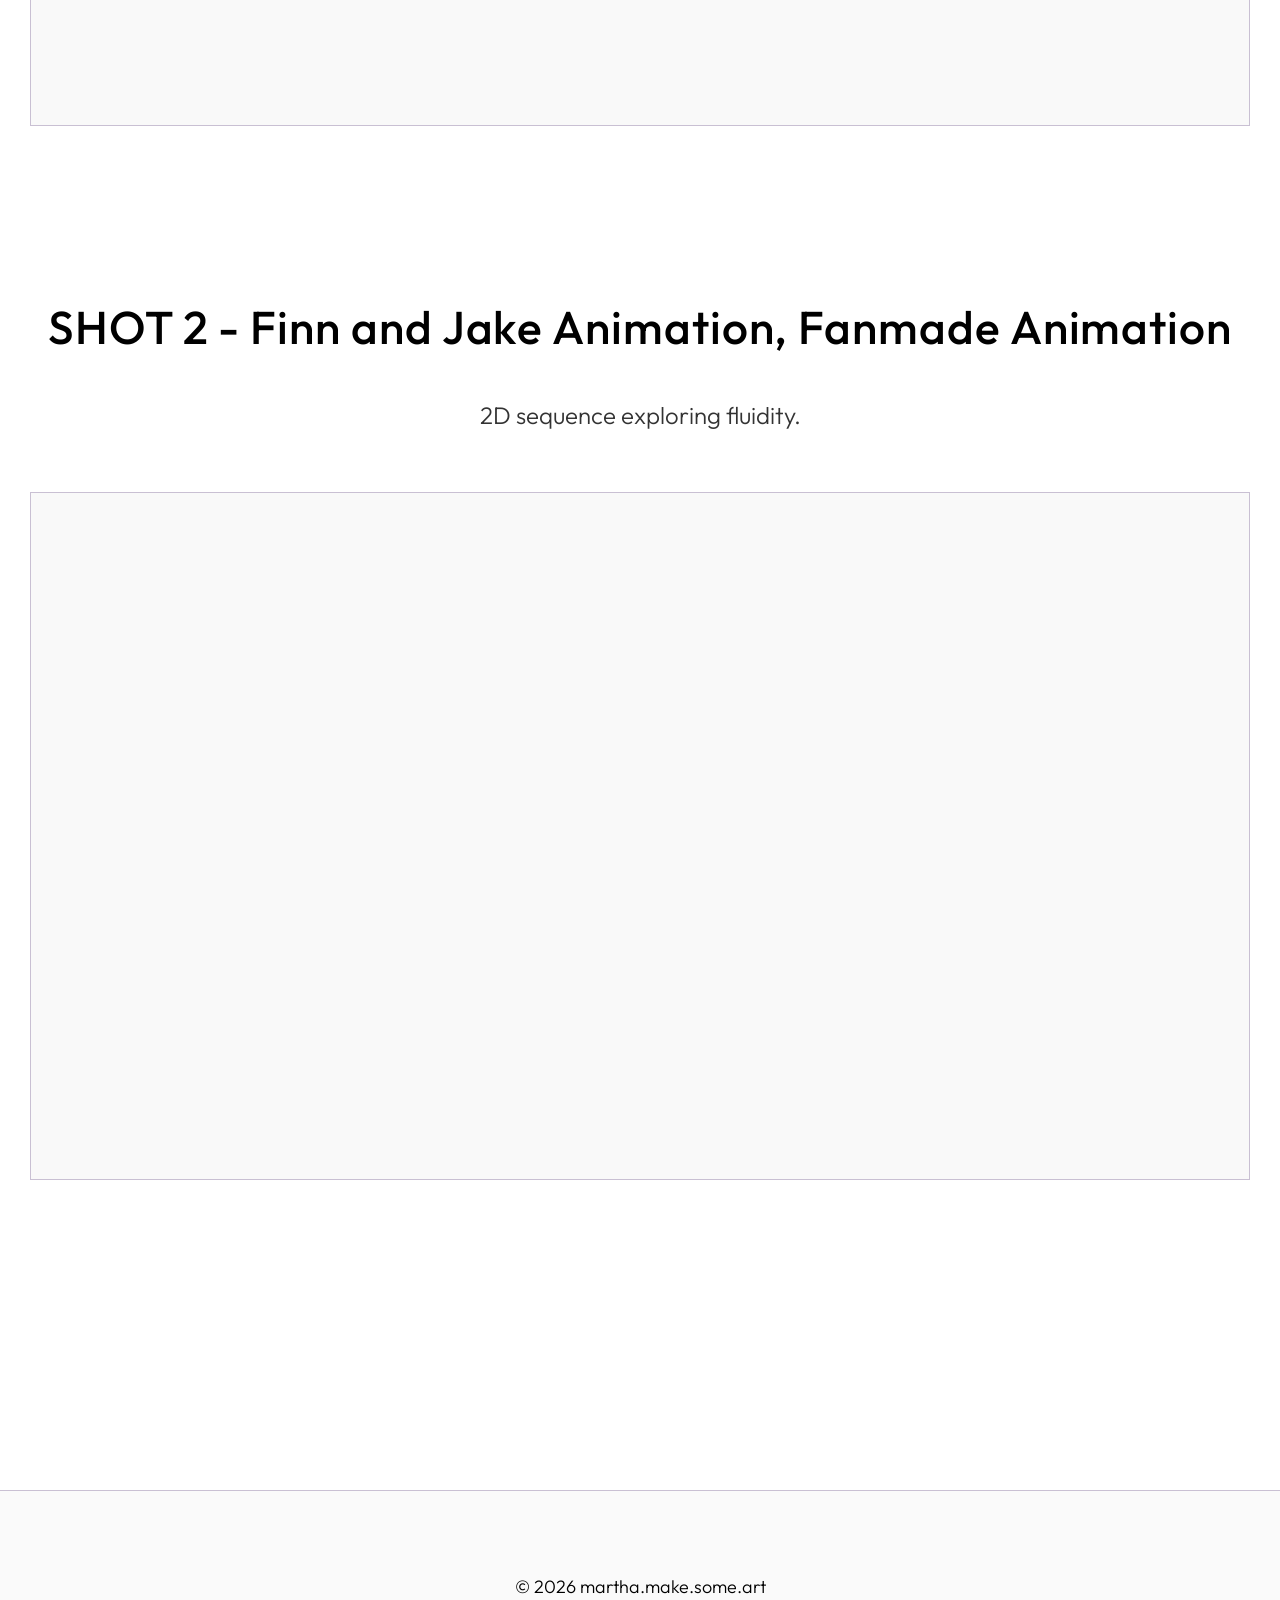
==== commit 2c586856: "Add files via upload" ====
--- a/animation.html
+++ b/animation.html
@@ -16,23 +16,20 @@
 </div>
 <main>
     <section>
-        <img src="img/titulos/ANIMATION.jpg" alt="Animation" class="section-title-img anim-title">
+        <img src="titulos/ANIMATION.jpg" alt="Animation" class="section-title-img anim-title">
         <div class="section-content">
-            <!-- Cybercity -->
             <div class="project-block fade-in">
                 <h3 class="project-title">Cybercity</h3>
-                <p class="project-desc" data-en="The main character appears in a futuristic city, wandering through buildings and observing the environment. This journey is portrayed through a subjective perspective (POV), interspersed with wide shots of the urban landscape. The aesthetics were influenced by the Cyberpunk 2077 universe, particularly in terms of the density of buildings, artificial lighting, and the feeling of intense urbanization." data-pt="A personagem principal surge numa cidade futurista, vagueando por entre os edifícios e observando o ambiente. Esta jornada é retratada através de uma perspetiva subjetiva (POV), intercalada com planos abertos da paisagem urbana. A estética foi influenciada pelo universo Cyberpunk 2077, particularmente em termos de densidade dos edifícios, iluminação artificial e a sensação de urbanização intensa.">The main character appears in a futuristic city, wandering through buildings and observing the environment. This journey is portrayed through a subjective perspective (POV), interspersed with wide shots of the urban landscape. The aesthetics were influenced by the Cyberpunk 2077 universe, particularly in terms of the density of buildings, artificial lighting, and the feeling of intense urbanization.</p>
+                <p class="project-desc" data-en="The main character appears in a futuristic city, wandering through buildings and observing the environment. This journey is portrayed through a subjective perspective (POV), interspersed with wide shots of the urban landscape. The aesthetics were influenced by the Cyberpunk 2077 universe, particularly in terms of the density of buildings, artificial lighting, and the feeling of intense urbanization." data-pt="A personagem principal surge numa cidade futurista, vagueando por entre os edifícios e observando o ambiente. Esta jornada é retratada através de uma perspetiva subjetiva (POV), intercalada com planos abertos da paesagem urbana. A estética foi influenciada pelo universo Cyberpunk 2077, particularmente em termos de densidade dos edifícios, iluminação artificial e a sensação de urbanização intensa.">The main character appears in a futuristic city, wandering through buildings and observing the environment. This journey is portrayed through a subjective perspective (POV), interspersed with wide shots of the urban landscape. The aesthetics were influenced by the Cyberpunk 2077 universe, particularly in terms of the density of buildings, artificial lighting, and the feeling of intense urbanization.</p>
                 <div class="video-container">
                     <iframe src="https://www.youtube.com/embed/MnPjQl0sGgk" frameborder="0" allowfullscreen></iframe>
                 </div>
                 <div class="original-format-images fade-in">
-    <img src="img/3d animation/3D animation_image_1.jpeg" loading="lazy">
-    <img src="img/3d animation/3D animation_image_2.jpeg" loading="lazy">
-    <p class="project-caption" data-en="The character is my OC, used as a reference for the project." data-pt="A personagem é um OC meu, que usei como referência para o projeto.">The character is my OC, used as a reference for the project.</p>
-</div>
+                    <img src="img/3d animation/3D animation_image_1.jpeg" loading="lazy">
+                    <img src="img/3d animation/3D animation_image_2.jpeg" loading="lazy">
+                    <p class="project-caption" data-en="The character is my OC, used as a reference for the project." data-pt="A personagem é um OC meu, que usei como referência for the project.">The character is my OC, used as a reference for the project.</p>
+                </div>
             </div>
-
-            <!-- Stopmotion -->
             <div class="project-block fade-in">
                 <h3 class="project-title">StopMotion: Angry Birds</h3>
                 <p class="project-desc" data-en="Stopmotion experimentation." data-pt="Experimentação com Stopmotion.">Stopmotion experimentation.</p>
@@ -40,8 +37,6 @@
                     <iframe src="https://www.youtube.com/embed/T0oJQri_hqU" frameborder="0" allowfullscreen></iframe>
                 </div>
             </div>
-
-            <!-- 2D Final -->
             <div class="project-block fade-in">
                 <h3 class="project-title">Final Animation - Finn and Jake Fanmade Animation</h3>
                 <p class="project-desc" data-en="In this project, developed in collaboration with a colleague, the goal was to create a 30 second 2D animation of a dance, using characters of our choice. We chose Finn and Jake from the Adventure Time series. Although the work was done together, each of us was responsible for our own shots. I will apresent the shots I made in the links above." data-pt="Neste projeto, desenvolvido em colaboração com um colega, o objetivo foi criar uma animação 2D de 30 segundos de uma dança, usando personagens à nossa escolha. Escolhemos Finn e Jake da série Hora de Aventuras. Embora o trabalho tenha sido feito em conjunto, cada um foi responsável pelos seus próprios planos. Apresentarei os planos que fiz nos links acima.">In this project, developed in collaboration with a colleague, the goal was to create a 30 second 2D animation of a dance, using characters of our choice. We chose Finn and Jake from the Adventure Time series. Although the work was done together, each of us was responsible for our own shots. I will apresent the shots I made in the links above.</p>
@@ -49,8 +44,6 @@
                     <iframe src="https://www.youtube.com/embed/yUAi_8qDzpU" frameborder="0" allowfullscreen></iframe>
                 </div>
             </div>
-
-            <!-- SHOT 1 -->
             <div class="project-block fade-in">
                 <h3 class="project-title">SHOT 1 - Finn and Jake Animation, Fanmade Animation</h3>
                 <p class="project-desc" data-en="Experimental project in 2D Animation." data-pt="Projeto experimental em Animação 2D.">Experimental project in 2D Animation.</p>
@@ -58,8 +51,6 @@
                     <iframe src="https://www.youtube.com/embed/ulIIQSzgPQM" frameborder="0" allowfullscreen></iframe>
                 </div>
             </div>
-
-            <!-- SHOT 2 -->
             <div class="project-block fade-in">
                 <h3 class="project-title">SHOT 2 - Finn and Jake Animation, Fanmade Animation</h3>
                 <p class="project-desc" data-en="2D sequence exploring fluidity." data-pt="Sequência de Animação 2D explorando fluidez de movimento.">2D sequence exploring fluidity.</p>
--- a/style.css
+++ b/style.css
@@ -1,4 +1,4 @@
-@import url('https://fonts.googleapis.com/css2?family=Outfit:wght@300;400;500;600&display=swap');
+@import url('https://fonts.googleapis.com/css2?family=Outfit:wght=300;400;500;600&display=swap');
 
 :root {
     --white: #FFFFFF;
@@ -77,14 +77,40 @@
     transform: translateY(0);
 }
 
-/* Full Screen Titles & Media */
-.full-screen-title {
+/* Header & Animated Logo Centered perfectly above the nav bar */
+.main-header {
+    height: 100vh;
     width: 100vw;
-    height: 100vh;
-    object-fit: cover;
+    display: flex;
+    align-items: center;
+    justify-content: center;
+    position: relative;
+    overflow: hidden;
+    background-color: var(--white);
+}
+.logo-container {
+    width: 100%;
+    height: 100%;
+    display: flex;
+    align-items: center;
+    justify-content: center;
+    padding: 40px;
+}
+.main-logo-video {
+    width: 100%;
+    height: 100%;
+    max-width: 1200px;
+    object-fit: contain;
     display: block;
-}
-
+    animation: fadeInLogo 1.5s ease-out forwards;
+}
+
+@keyframes fadeInLogo {
+    from { opacity: 0; transform: scale(0.98); }
+    to { opacity: 1; transform: scale(1); }
+}
+
+/* Section Title Images - Subpages */
 .section-title-img {
     width: 100vw;
     height: 100vh;
@@ -94,22 +120,17 @@
     margin-bottom: 80px;
 }
 
-/* Header */
-.main-header {
-    height: 100vh;
-    display: flex;
-    align-items: center;
-    justify-content: center;
-    position: relative;
-    overflow: hidden;
-}
-.logo-container {
-    width: 100vw;
-    height: 100vh;
-    position: relative;
-}
-
-/* Navbar full width */
+/* Section Title Images - Main Page */
+.section-title-img-main {
+    width: 100%;
+    max-width: 650px;
+    height: auto;
+    display: block;
+    margin: 120px auto 60px auto;
+    object-fit: contain;
+}
+
+/* Navbar */
 .nav-wrapper {
     width: 100%;
     background-color: var(--violet);
@@ -152,7 +173,6 @@
     left: 0;
 }
 
-/* Section Spacing */
 section {
     padding: 0 0 150px 0;
 }
@@ -170,21 +190,23 @@
     gap: 80px;
 }
 .about-text {
-    flex: 1.2;
+    flex: 0.8;
     font-size: 26px;
     text-align: left;
     line-height: 1.8;
 }
 .about-img-container {
-    flex: 0.8;
+    flex: 1.2;
     display: flex;
     justify-content: center;
 }
 .about-img {
     width: 100%;
-    max-width: 550px;
+    max-width: 780px;
+    height: auto;
     border-radius: 8px;
-    object-fit: cover;
+    object-fit: contain;
+    box-shadow: 0 4px 20px rgba(0,0,0,0.05);
 }
 
 /* CV Section Styling */
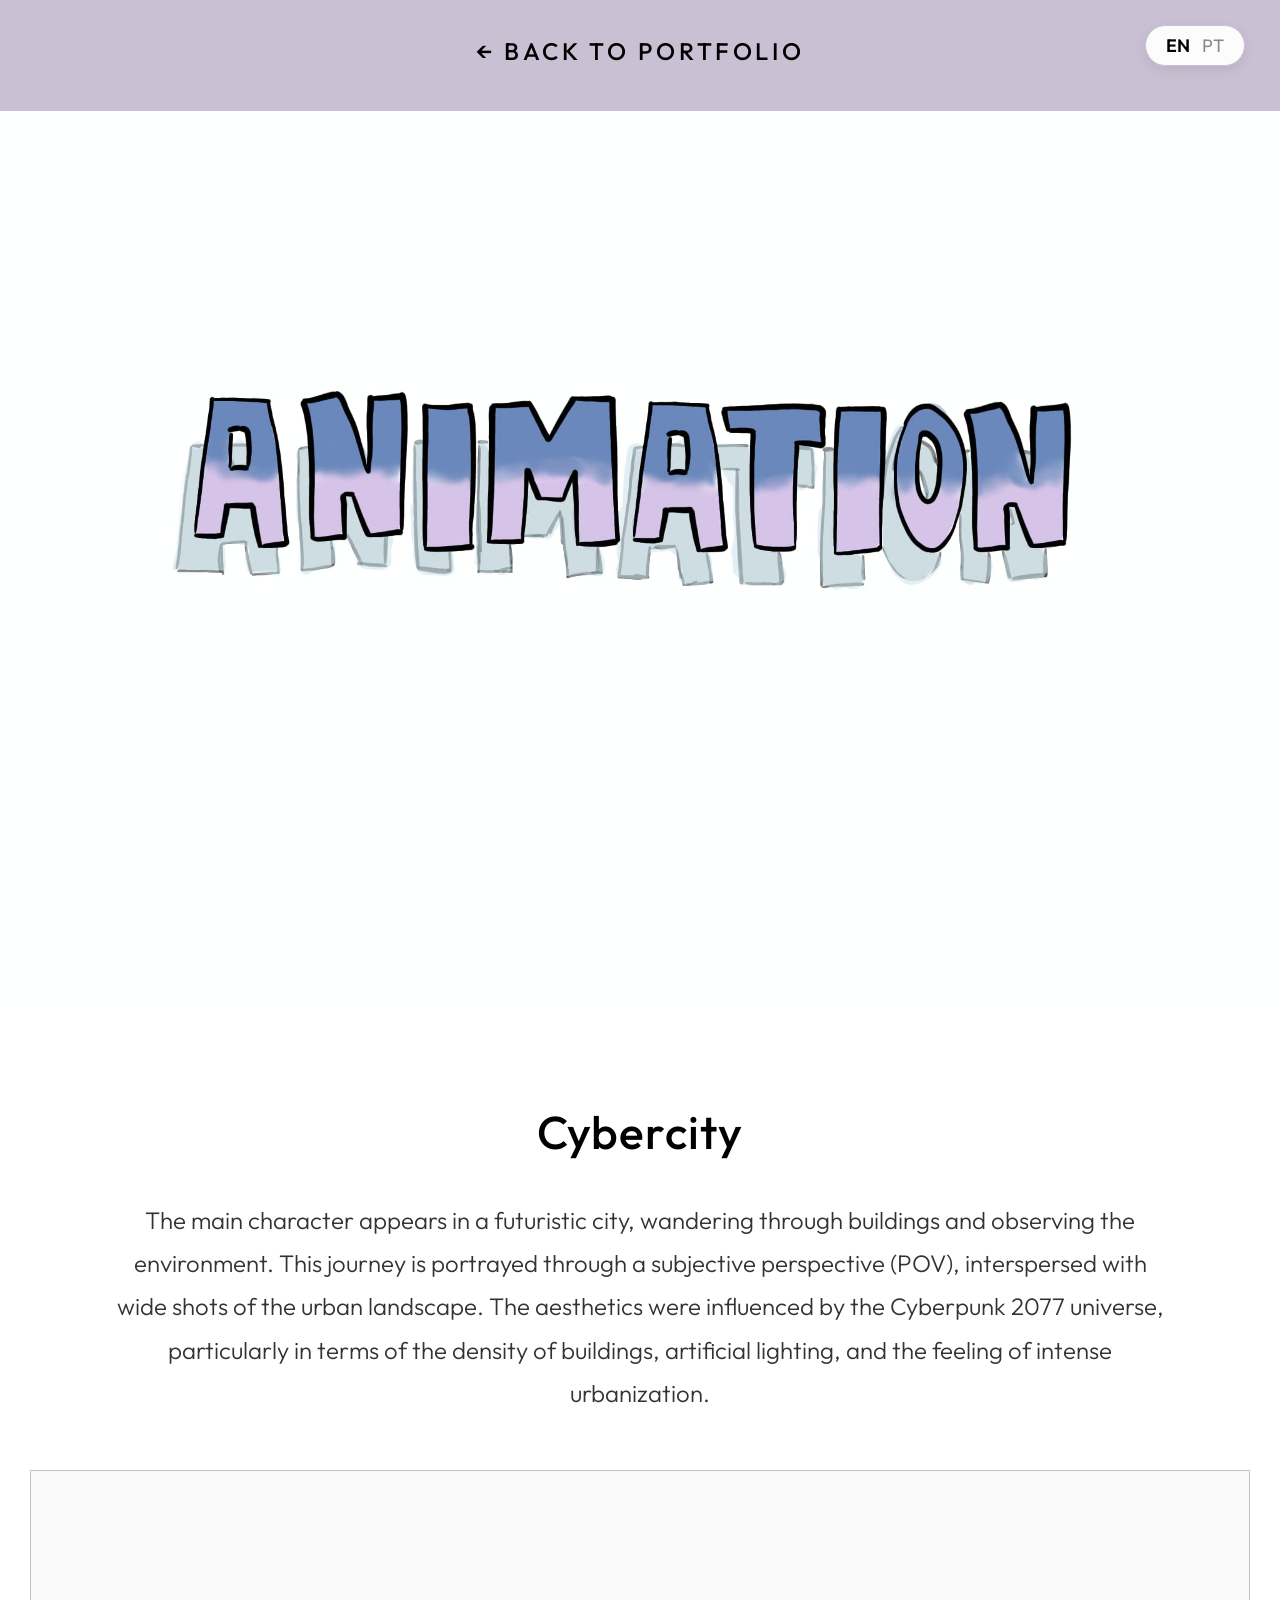
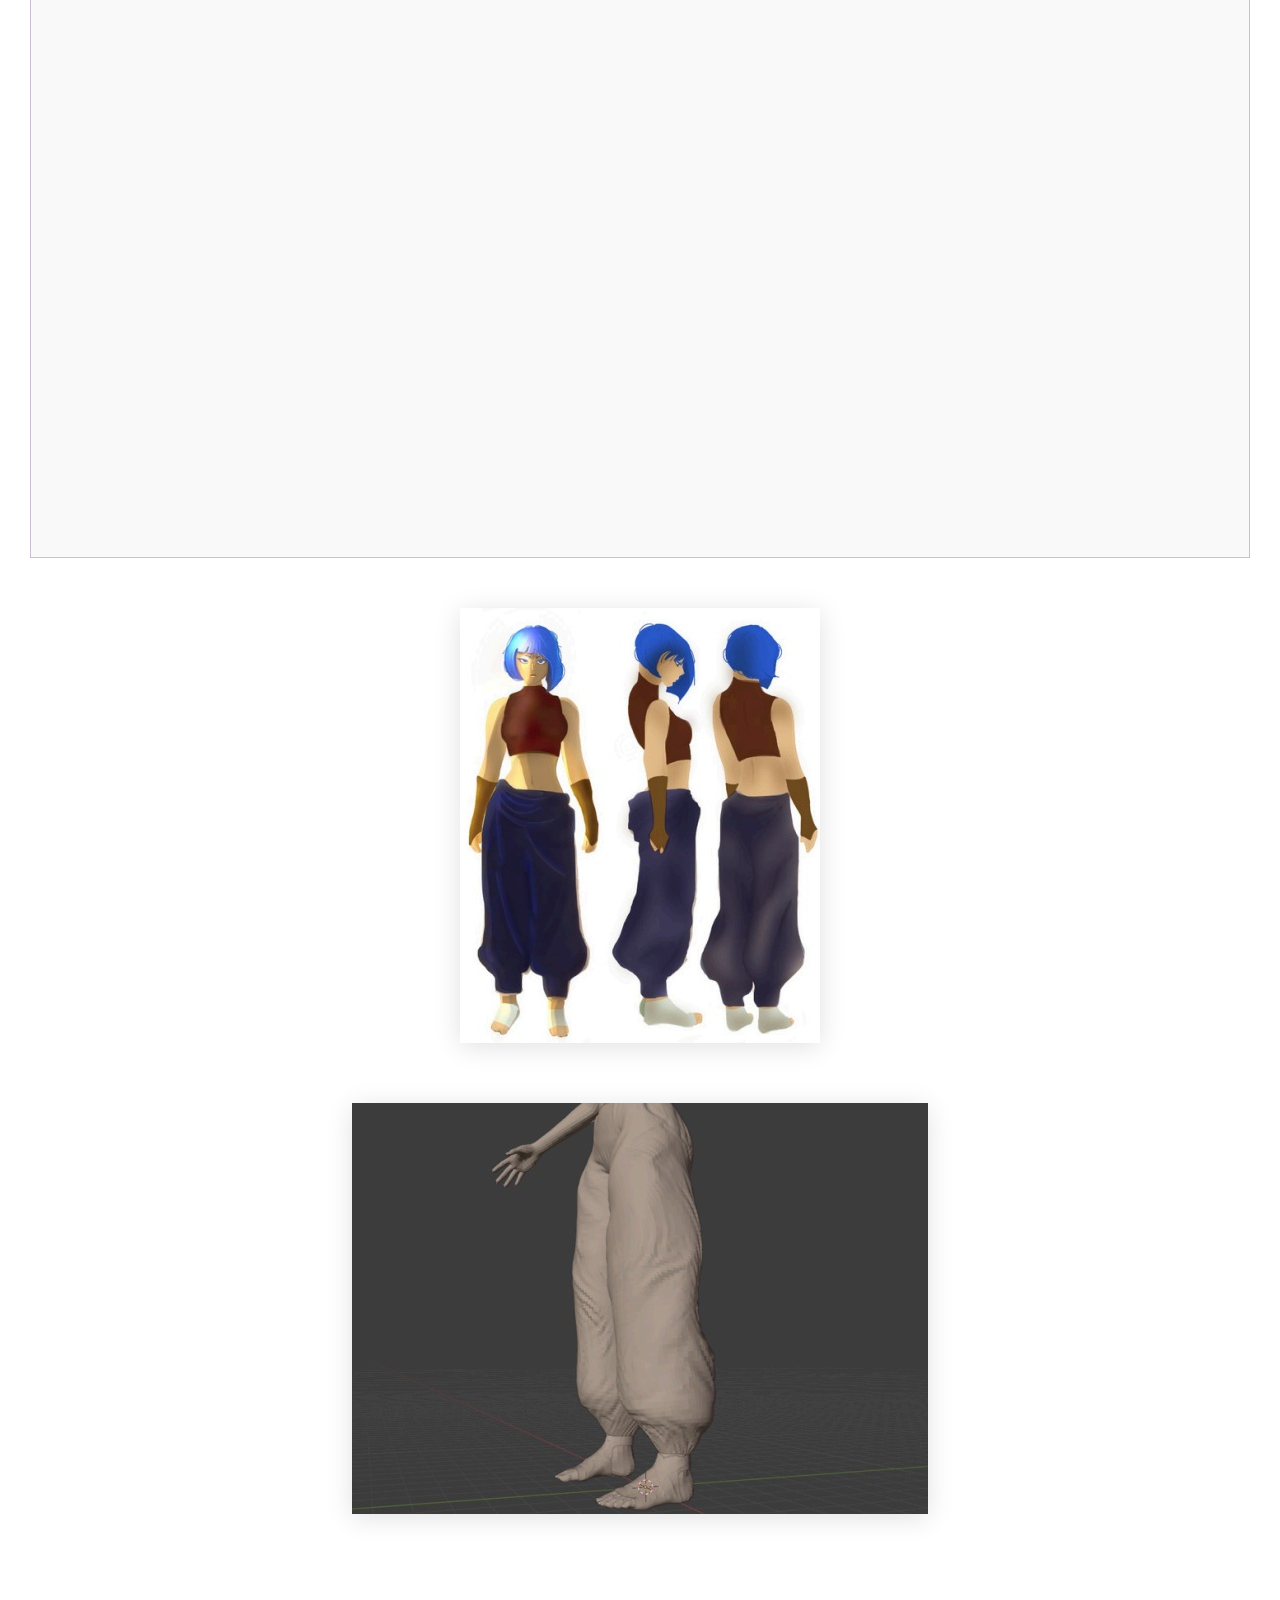
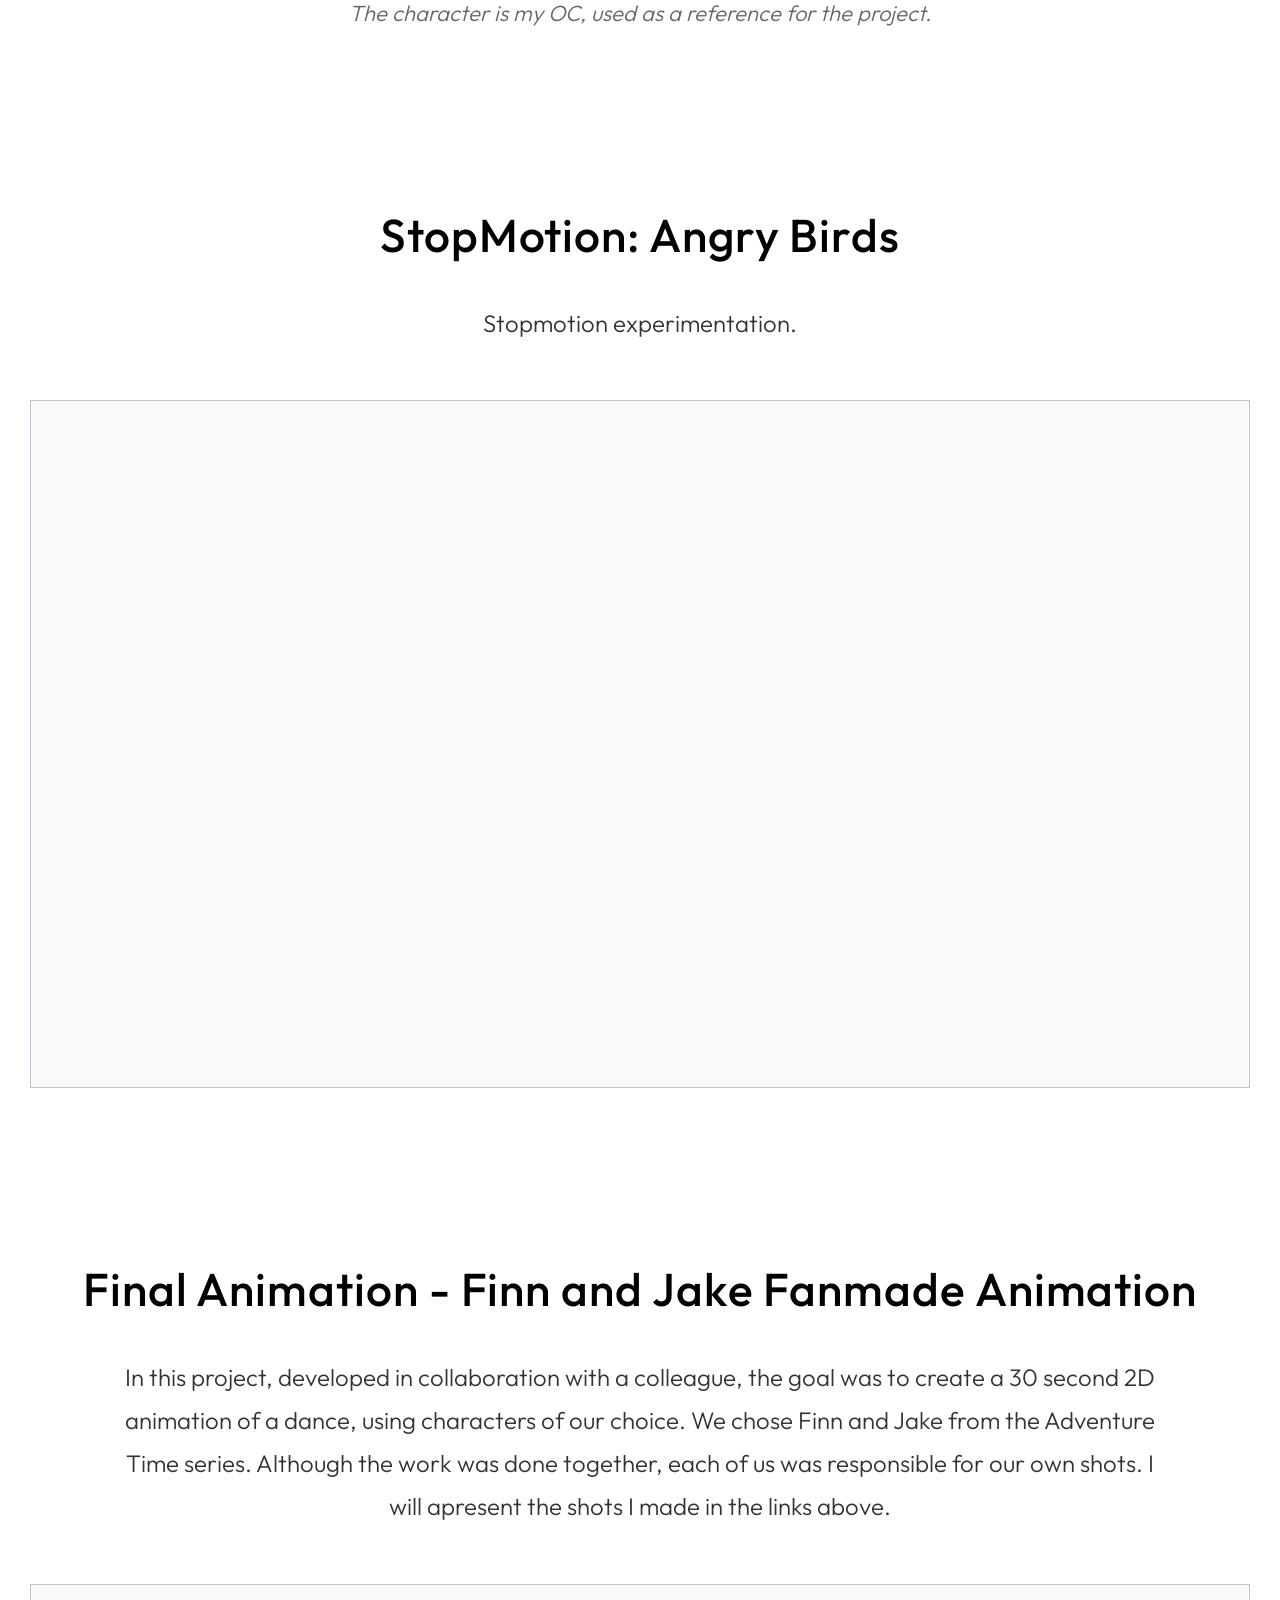
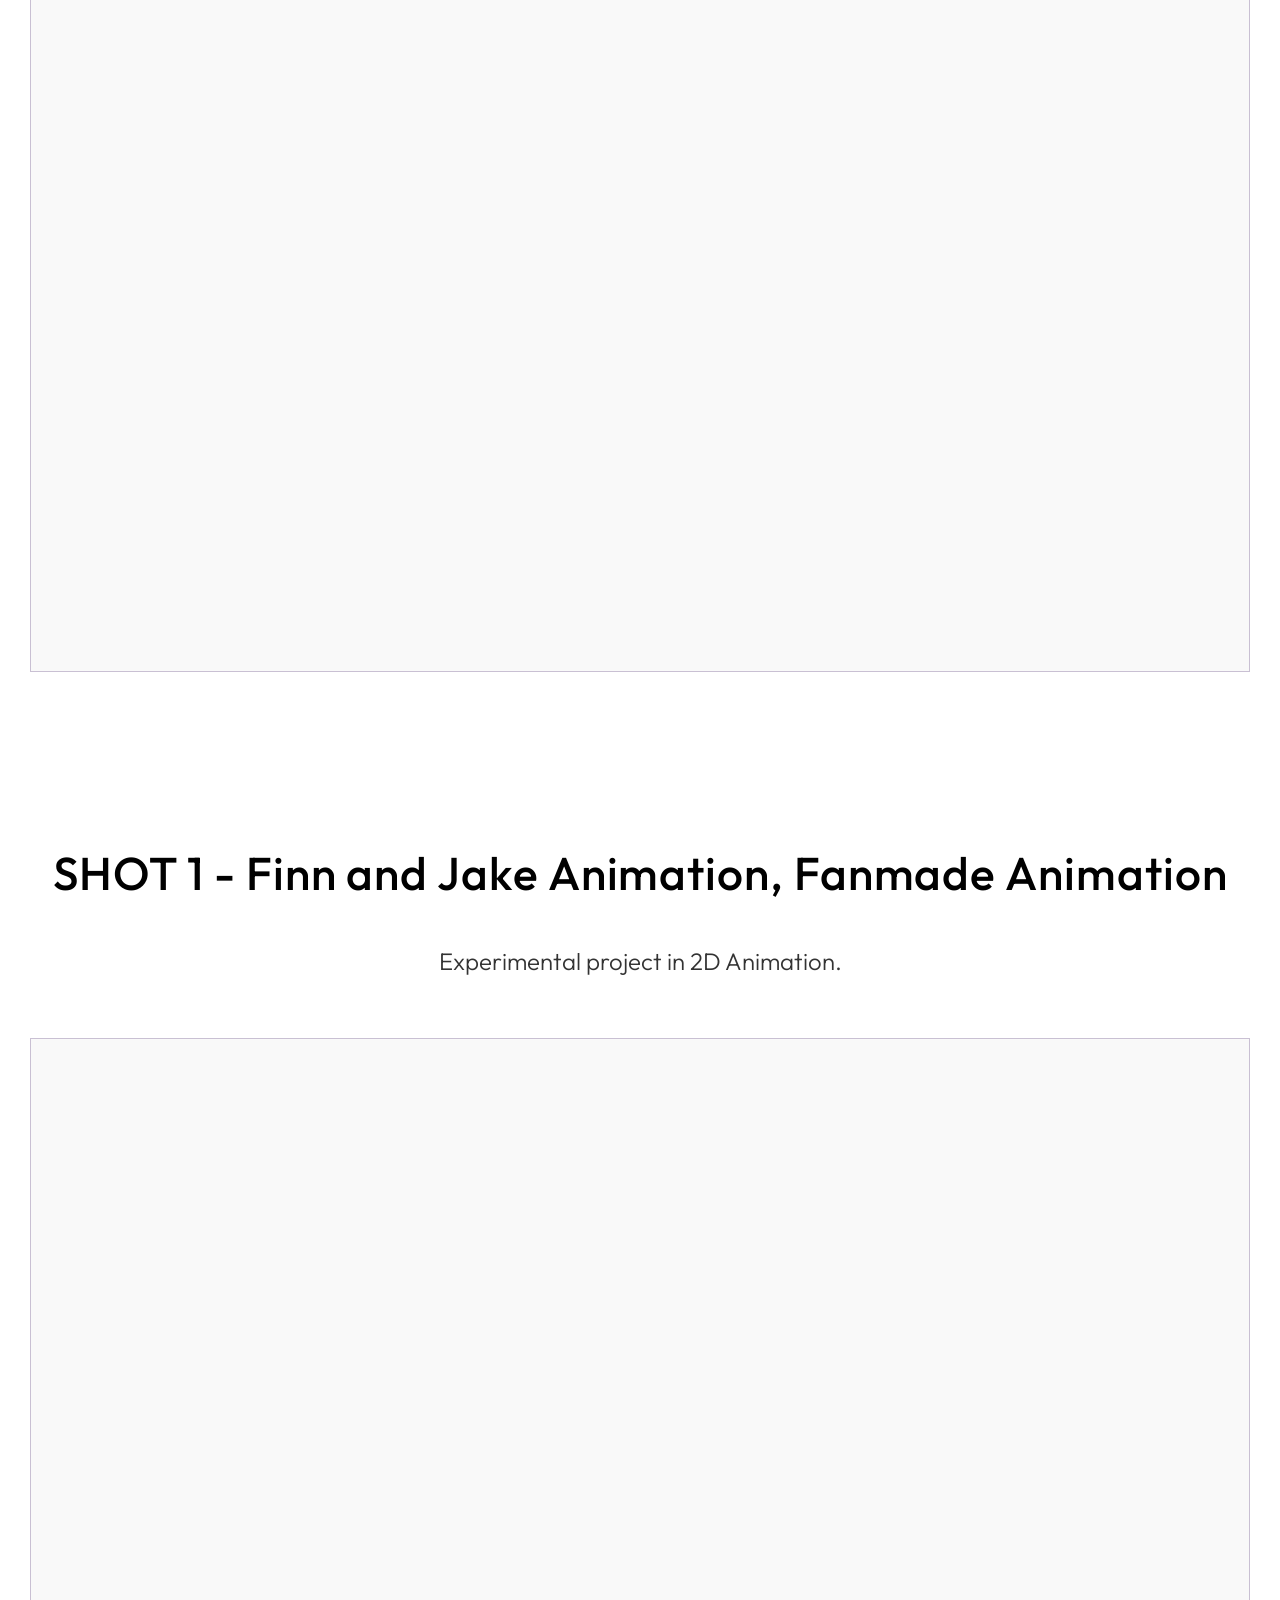
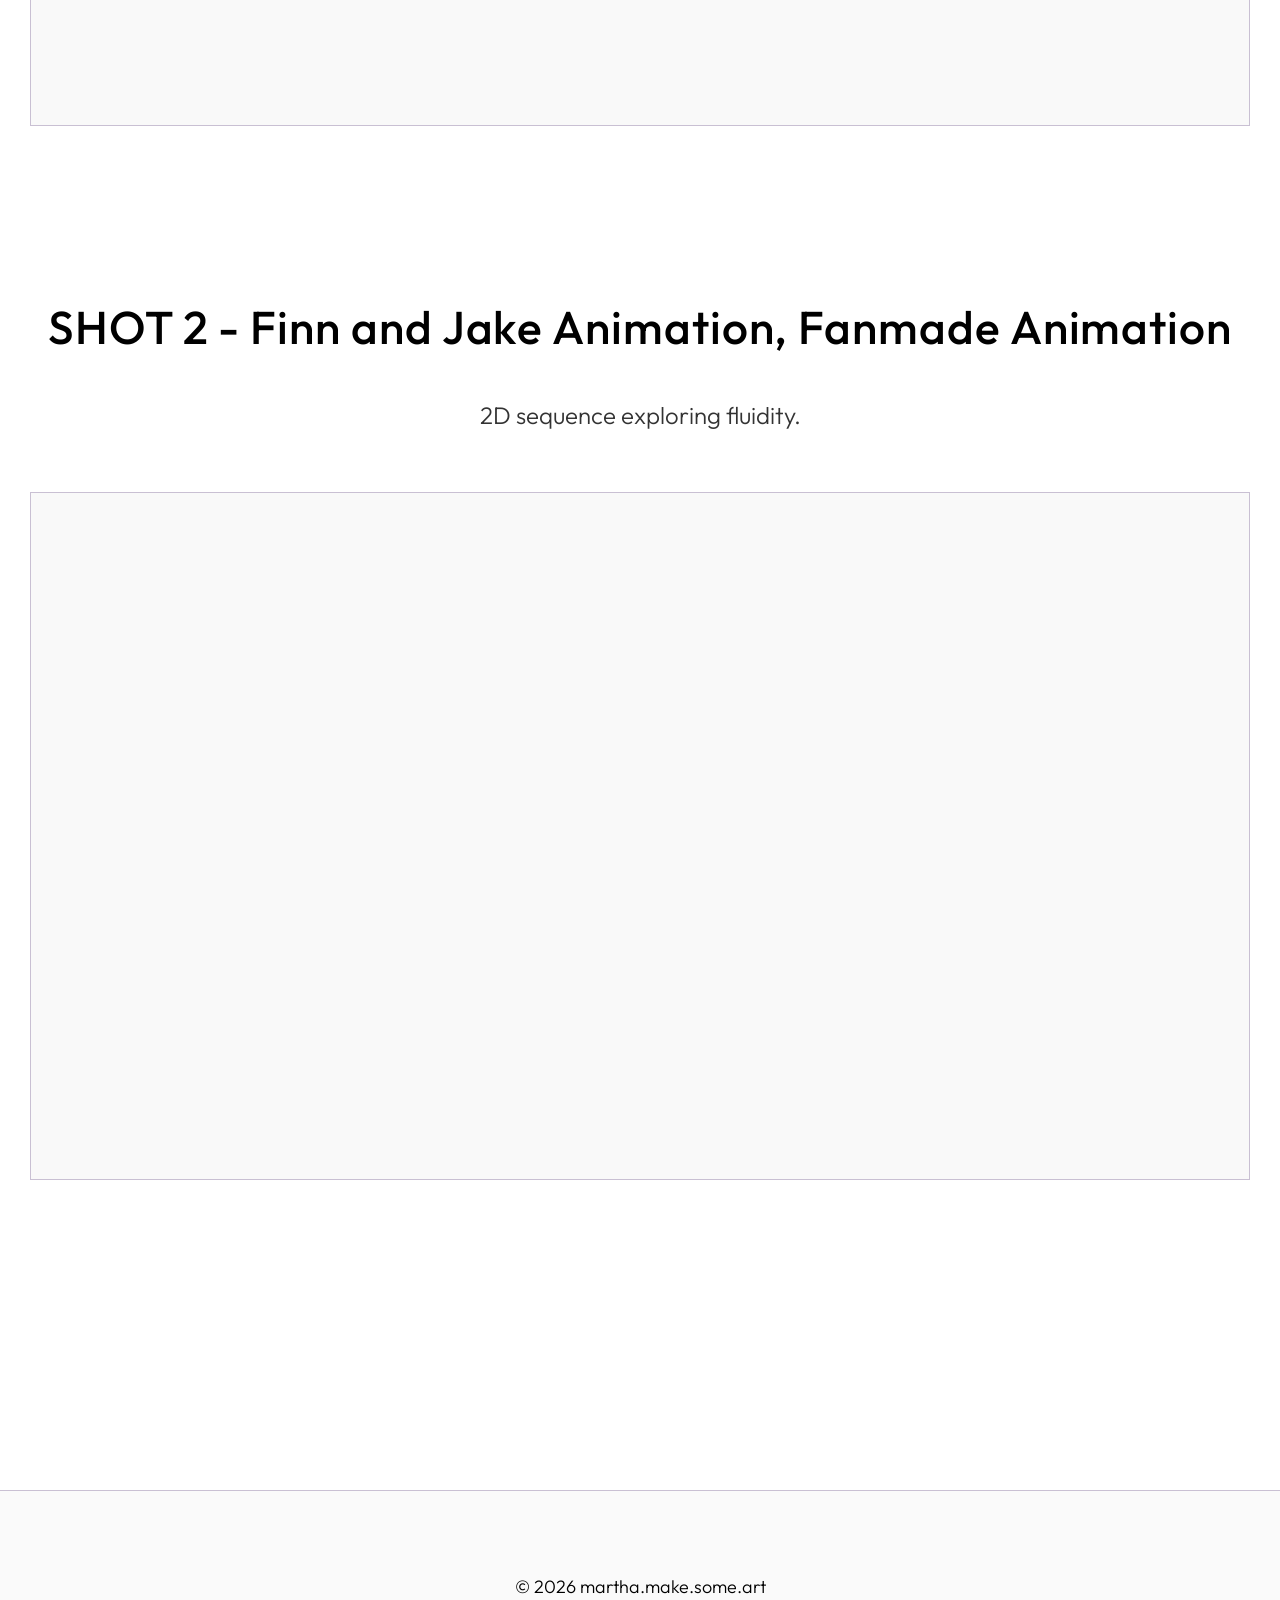
==== commit ec38ada0: "Add files via upload" ====
--- a/animation.html
+++ b/animation.html
@@ -16,7 +16,7 @@
 </div>
 <main>
     <section>
-        <img src="titulos/ANIMATION.jpg" alt="Animation" class="section-title-img anim-title">
+        <img src="img/titulos/ANIMATION.jpg" alt="Animation" class="section-title-img anim-title">
         <div class="section-content">
             <div class="project-block fade-in">
                 <h3 class="project-title">Cybercity</h3>
@@ -25,11 +25,12 @@
                     <iframe src="https://www.youtube.com/embed/MnPjQl0sGgk" frameborder="0" allowfullscreen></iframe>
                 </div>
                 <div class="original-format-images fade-in">
-                    <img src="img/3d animation/3D animation_image_1.jpeg" loading="lazy">
-                    <img src="img/3d animation/3D animation_image_2.jpeg" loading="lazy">
-                    <p class="project-caption" data-en="The character is my OC, used as a reference for the project." data-pt="A personagem é um OC meu, que usei como referência for the project.">The character is my OC, used as a reference for the project.</p>
-                </div>
+    <img src="img/3d animation/3D animation_image_1.jpeg" loading="lazy">
+    <img src="img/3d animation/3D animation_image_2.jpeg" loading="lazy">
+    <p class="project-caption" data-en="The character is my OC, used as a reference for the project." data-pt="A personagem é um OC meu, que usei como referência for the project.">The character is my OC, used as a reference for the project.</p>
+</div>
             </div>
+
             <div class="project-block fade-in">
                 <h3 class="project-title">StopMotion: Angry Birds</h3>
                 <p class="project-desc" data-en="Stopmotion experimentation." data-pt="Experimentação com Stopmotion.">Stopmotion experimentation.</p>
@@ -37,6 +38,7 @@
                     <iframe src="https://www.youtube.com/embed/T0oJQri_hqU" frameborder="0" allowfullscreen></iframe>
                 </div>
             </div>
+
             <div class="project-block fade-in">
                 <h3 class="project-title">Final Animation - Finn and Jake Fanmade Animation</h3>
                 <p class="project-desc" data-en="In this project, developed in collaboration with a colleague, the goal was to create a 30 second 2D animation of a dance, using characters of our choice. We chose Finn and Jake from the Adventure Time series. Although the work was done together, each of us was responsible for our own shots. I will apresent the shots I made in the links above." data-pt="Neste projeto, desenvolvido em colaboração com um colega, o objetivo foi criar uma animação 2D de 30 segundos de uma dança, usando personagens à nossa escolha. Escolhemos Finn e Jake da série Hora de Aventuras. Embora o trabalho tenha sido feito em conjunto, cada um foi responsável pelos seus próprios planos. Apresentarei os planos que fiz nos links acima.">In this project, developed in collaboration with a colleague, the goal was to create a 30 second 2D animation of a dance, using characters of our choice. We chose Finn and Jake from the Adventure Time series. Although the work was done together, each of us was responsible for our own shots. I will apresent the shots I made in the links above.</p>
@@ -44,6 +46,7 @@
                     <iframe src="https://www.youtube.com/embed/yUAi_8qDzpU" frameborder="0" allowfullscreen></iframe>
                 </div>
             </div>
+
             <div class="project-block fade-in">
                 <h3 class="project-title">SHOT 1 - Finn and Jake Animation, Fanmade Animation</h3>
                 <p class="project-desc" data-en="Experimental project in 2D Animation." data-pt="Projeto experimental em Animação 2D.">Experimental project in 2D Animation.</p>
@@ -51,6 +54,7 @@
                     <iframe src="https://www.youtube.com/embed/ulIIQSzgPQM" frameborder="0" allowfullscreen></iframe>
                 </div>
             </div>
+
             <div class="project-block fade-in">
                 <h3 class="project-title">SHOT 2 - Finn and Jake Animation, Fanmade Animation</h3>
                 <p class="project-desc" data-en="2D sequence exploring fluidity." data-pt="Sequência de Animação 2D explorando fluidez de movimento.">2D sequence exploring fluidity.</p>
--- a/style.css
+++ b/style.css
@@ -77,10 +77,9 @@
     transform: translateY(0);
 }
 
-/* Header & Animated Logo Centered perfectly above the nav bar */
+/* Header & Animated Logo Fixed */
 .main-header {
     height: 100vh;
-    width: 100vw;
     display: flex;
     align-items: center;
     justify-content: center;
@@ -89,28 +88,24 @@
     background-color: var(--white);
 }
 .logo-container {
+    width: 100vw;
+    height: 100vh;
+    position: relative;
+}
+.main-logo-video {
     width: 100%;
     height: 100%;
-    display: flex;
-    align-items: center;
-    justify-content: center;
-    padding: 40px;
-}
-.main-logo-video {
-    width: 100%;
-    height: 100%;
-    max-width: 1200px;
-    object-fit: contain;
+    object-fit: cover;
     display: block;
     animation: fadeInLogo 1.5s ease-out forwards;
 }
 
 @keyframes fadeInLogo {
-    from { opacity: 0; transform: scale(0.98); }
+    from { opacity: 0; transform: scale(1.03); }
     to { opacity: 1; transform: scale(1); }
 }
 
-/* Section Title Images - Subpages */
+/* Section Title Images - Subpages (Keep Large) */
 .section-title-img {
     width: 100vw;
     height: 100vh;
@@ -120,17 +115,17 @@
     margin-bottom: 80px;
 }
 
-/* Section Title Images - Main Page */
+/* Section Title Images - Main Page (New Medium Centered Style) */
 .section-title-img-main {
     width: 100%;
-    max-width: 650px;
+    max-width: 650px; /* Tamanho médio */
     height: auto;
     display: block;
-    margin: 120px auto 60px auto;
+    margin: 120px auto 60px auto; /* Centrado com as mesmas margens dos lados */
     object-fit: contain;
 }
 
-/* Navbar */
+/* Navbar full width */
 .nav-wrapper {
     width: 100%;
     background-color: var(--violet);
@@ -173,6 +168,7 @@
     left: 0;
 }
 
+/* Section Spacing */
 section {
     padding: 0 0 150px 0;
 }
@@ -182,7 +178,7 @@
     padding: 0 30px;
 }
 
-/* About Me Layout */
+/* About Me Layout (Boneca aumentada significativamente) */
 .about-container {
     display: flex;
     align-items: center;
@@ -190,19 +186,19 @@
     gap: 80px;
 }
 .about-text {
-    flex: 0.8;
+    flex: 0.8; /* Diminuído ligeiramente o espaço do texto */
     font-size: 26px;
     text-align: left;
     line-height: 1.8;
 }
 .about-img-container {
-    flex: 1.2;
+    flex: 1.2; /* Aumentado o espaço reservado à boneca */
     display: flex;
     justify-content: center;
 }
 .about-img {
     width: 100%;
-    max-width: 780px;
+    max-width: 780px; /* Aumentada consideravelmente */
     height: auto;
     border-radius: 8px;
     object-fit: contain;
